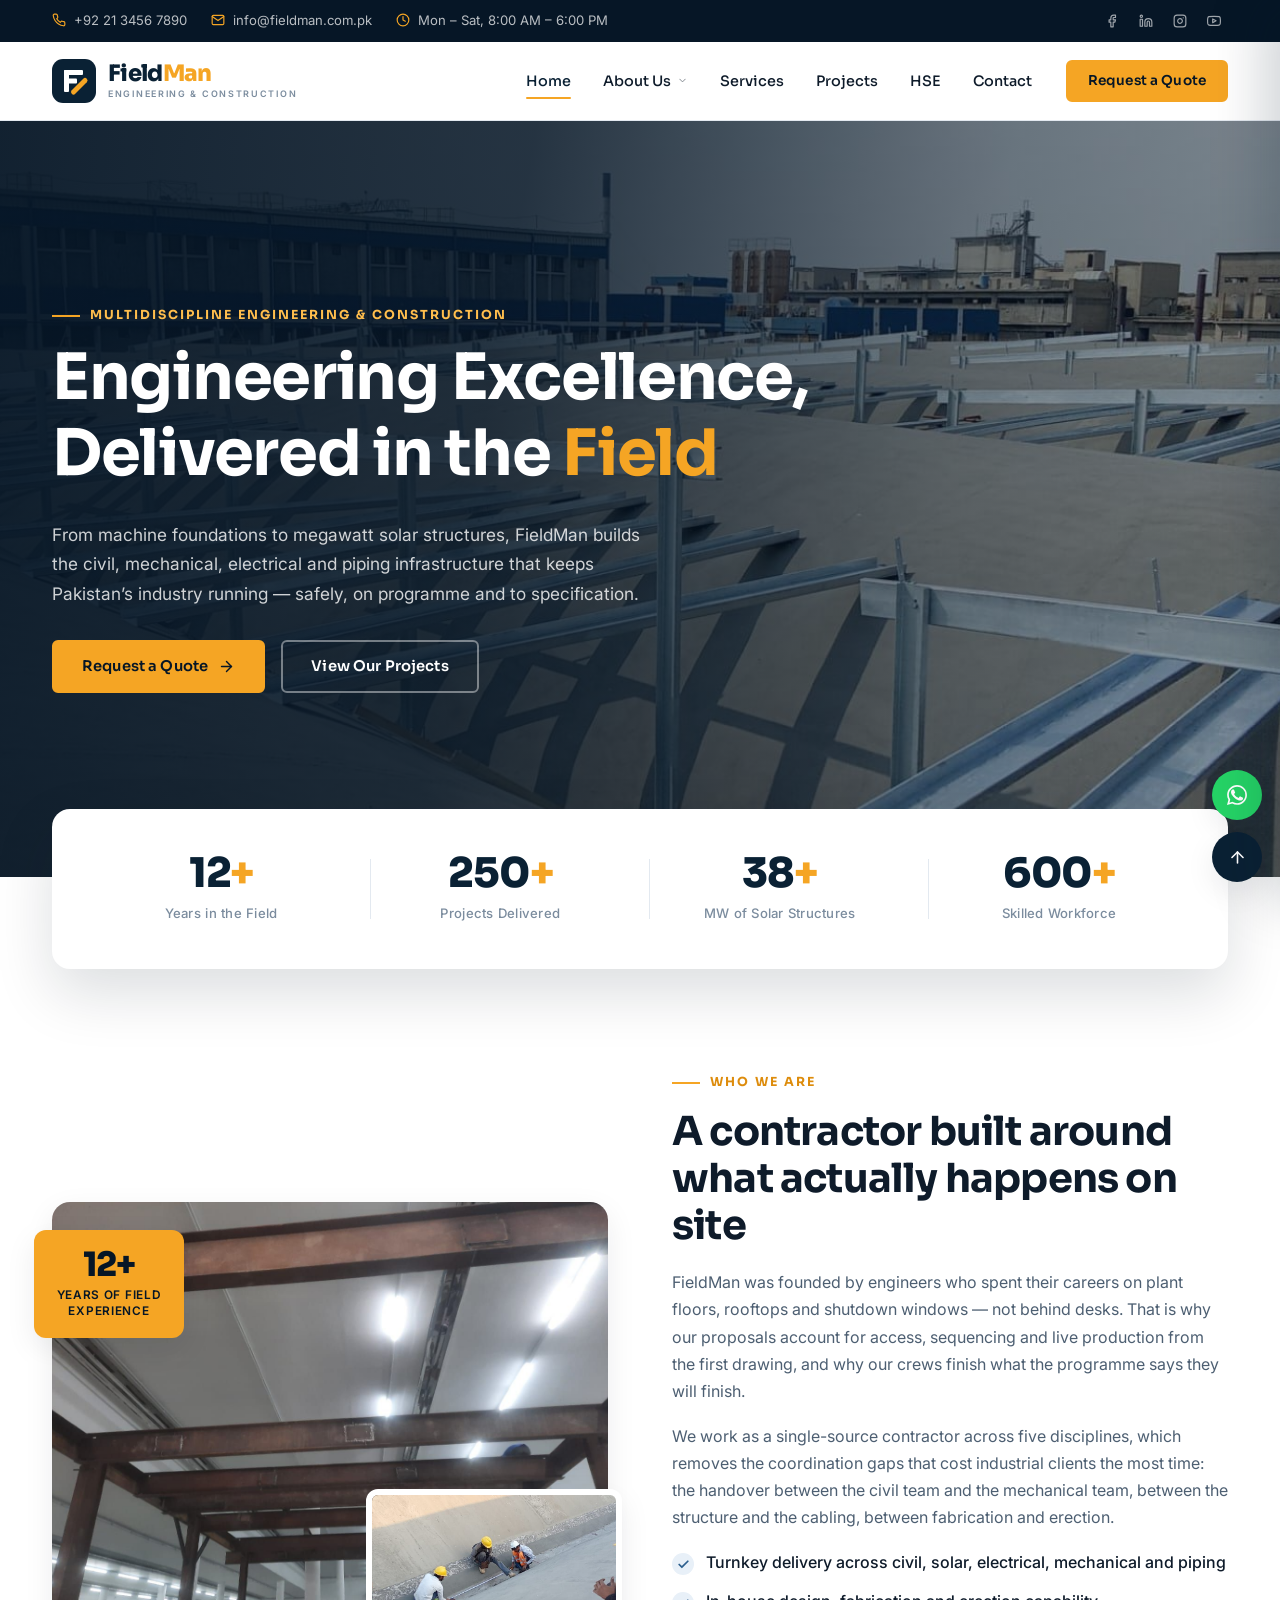
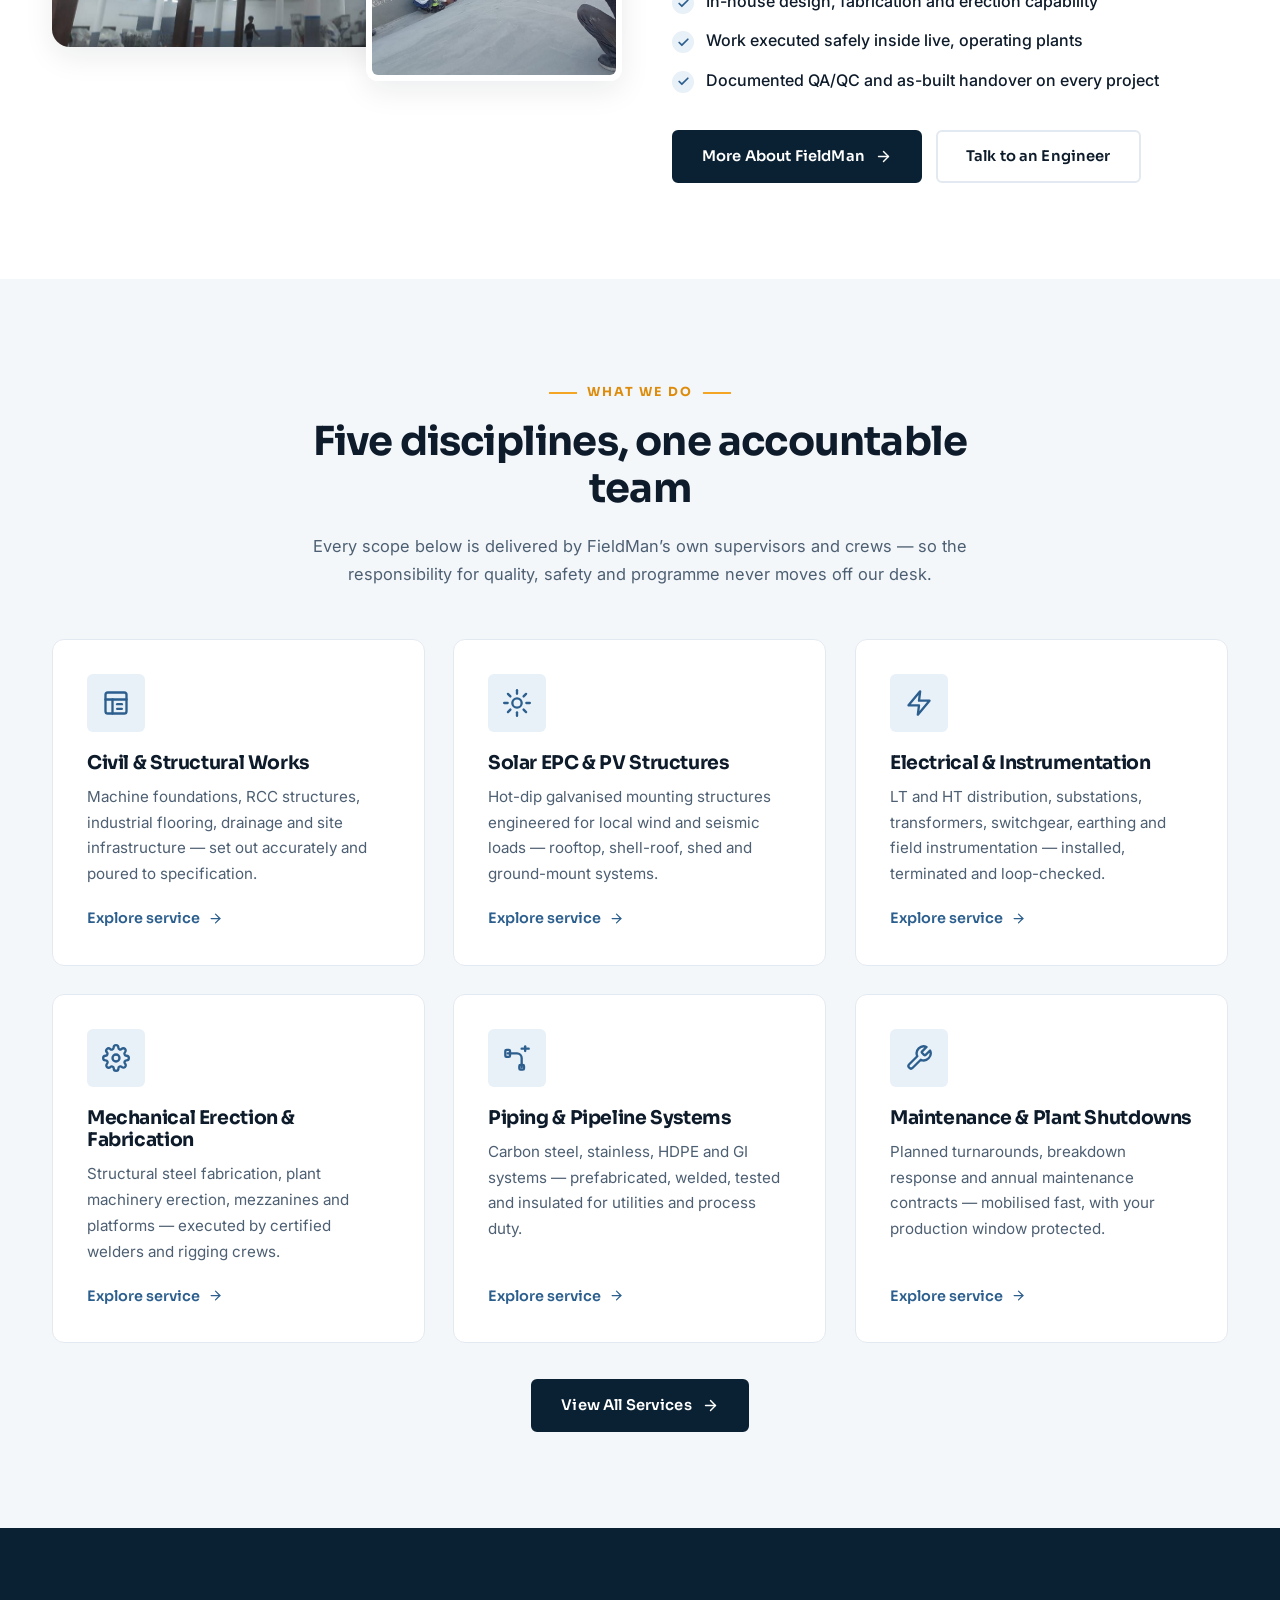
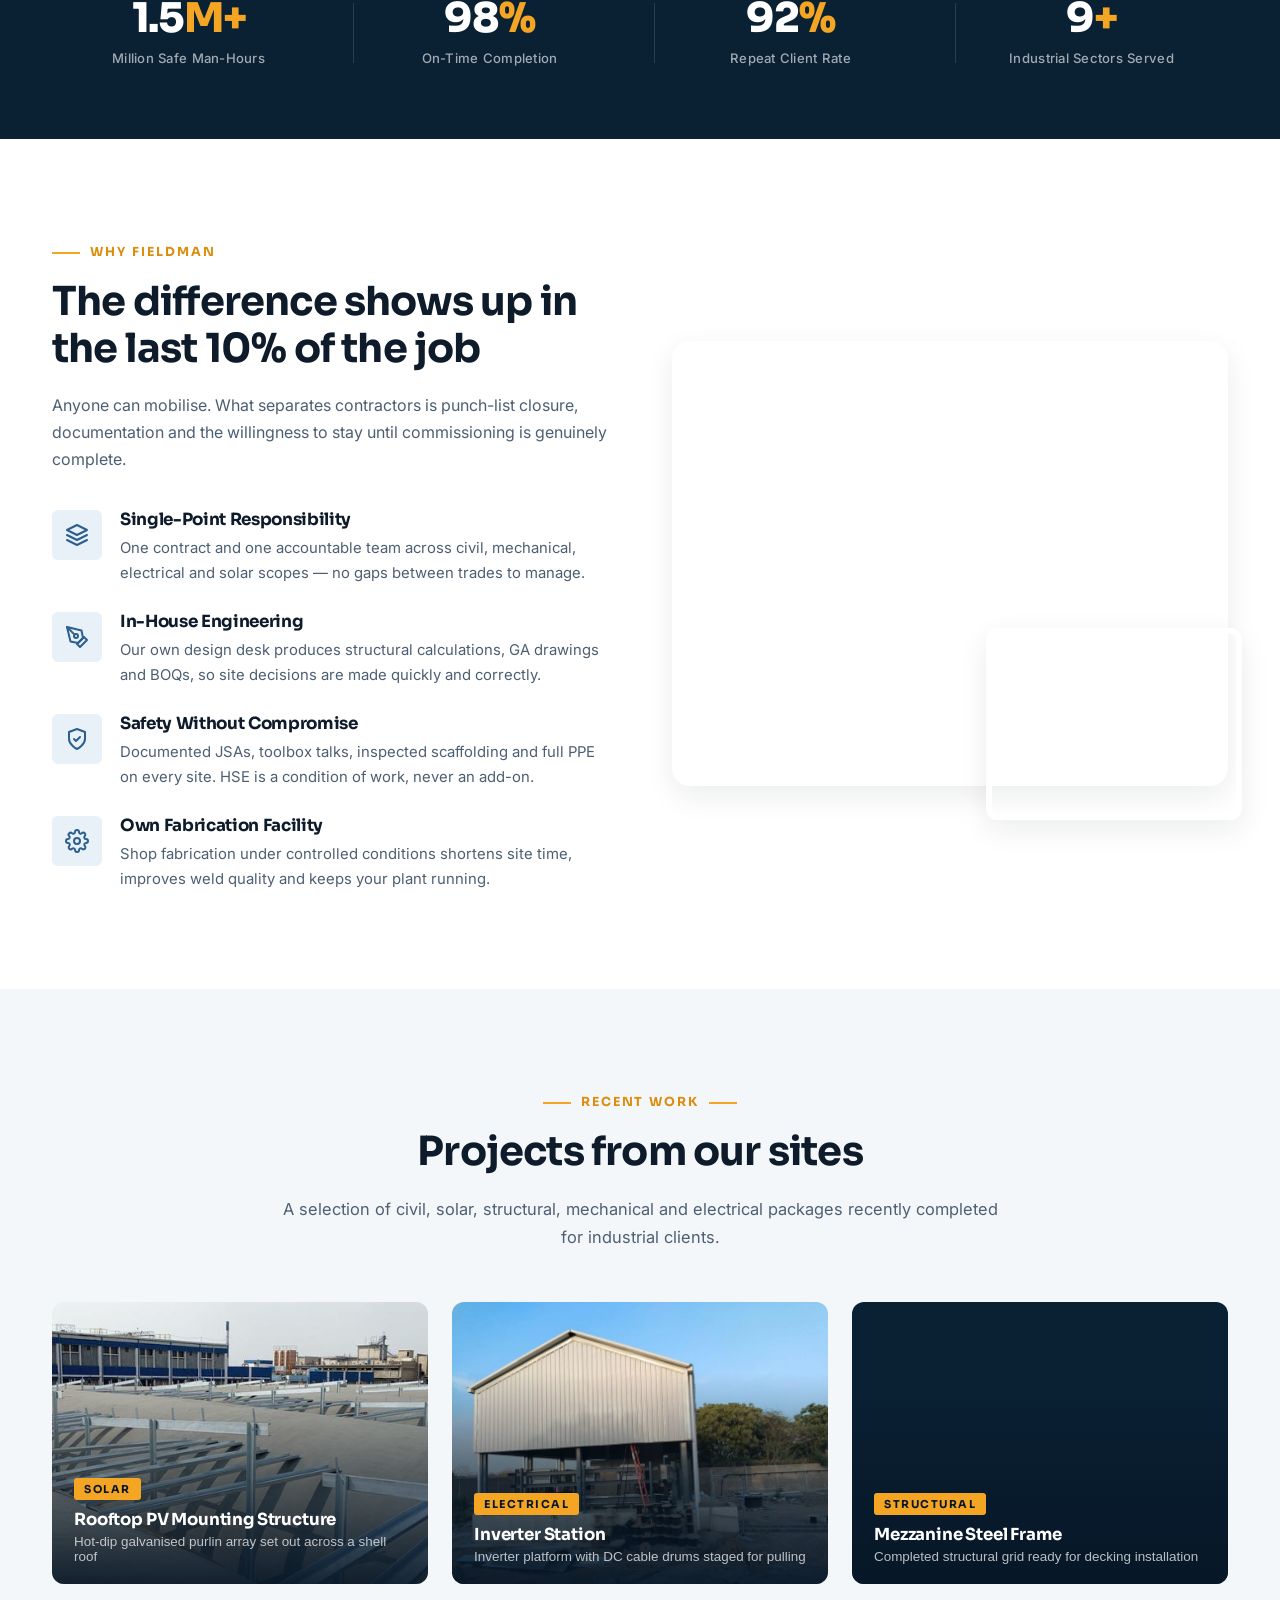
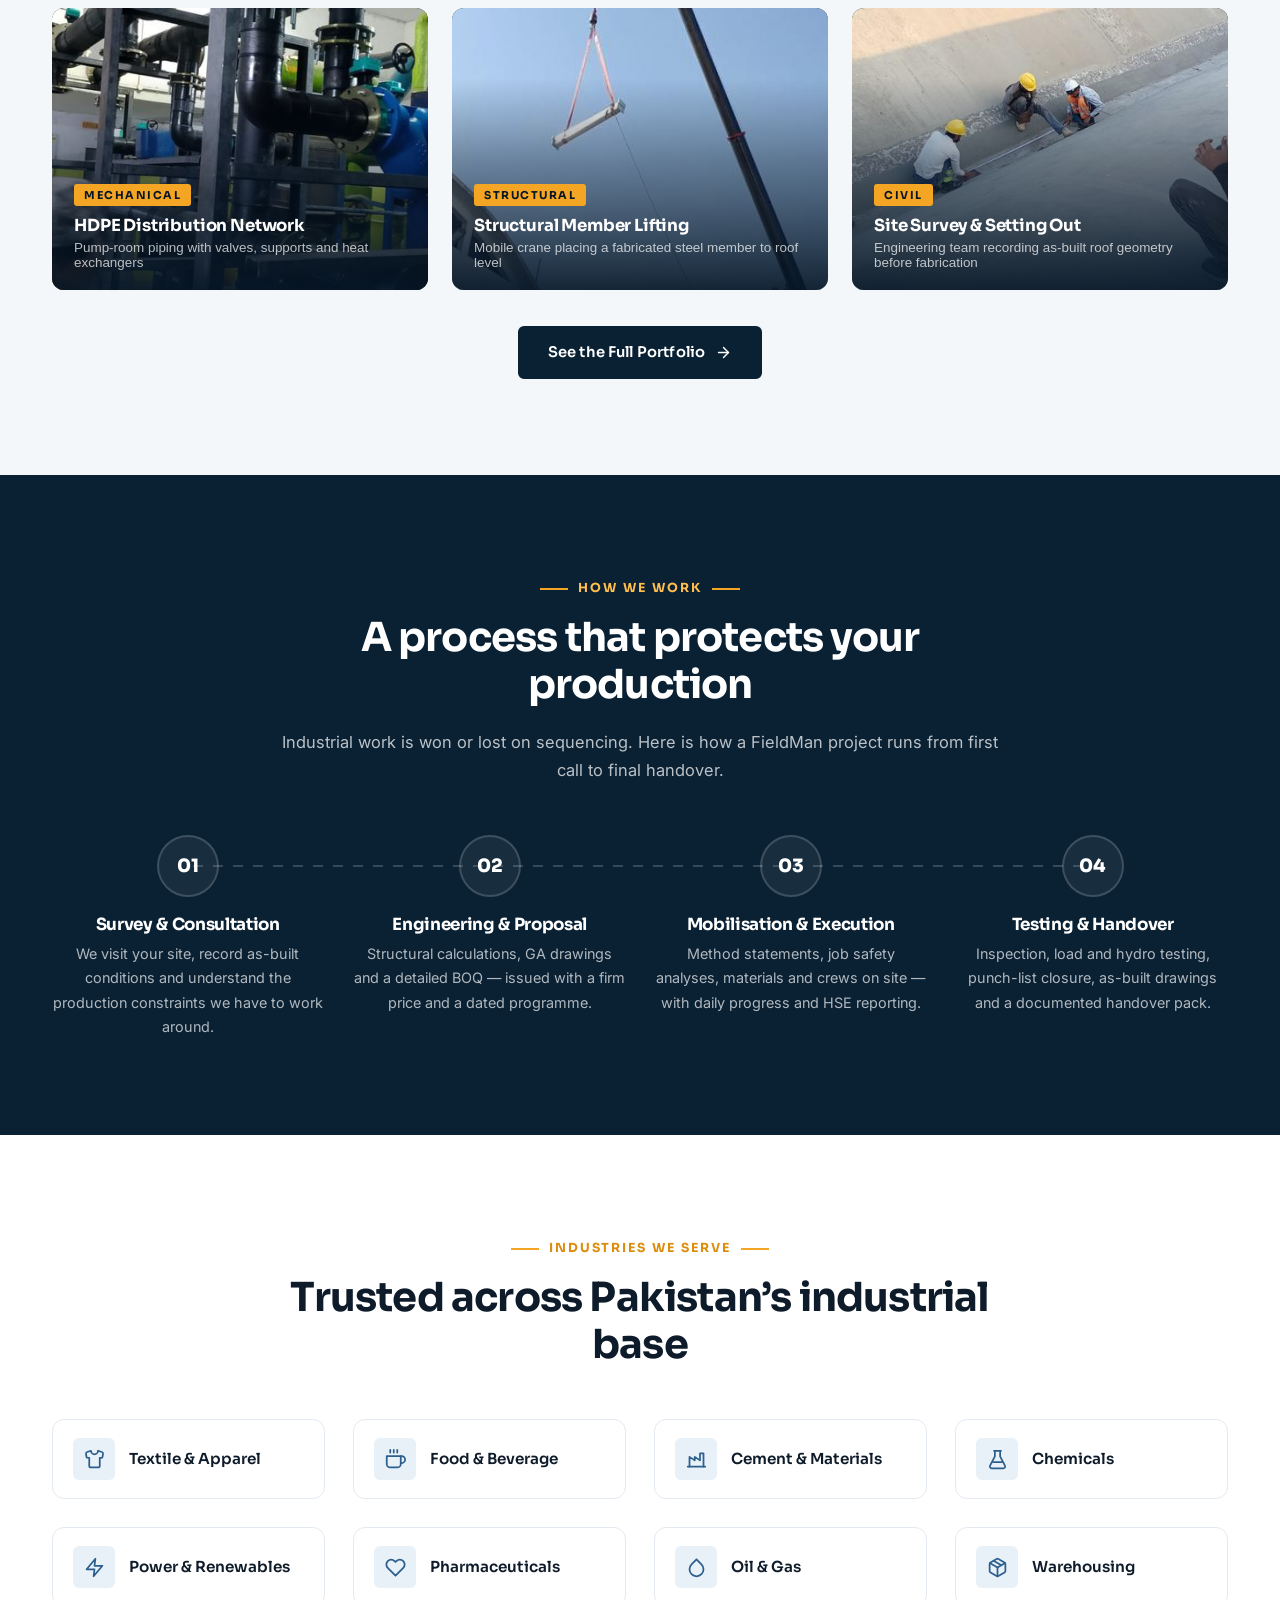
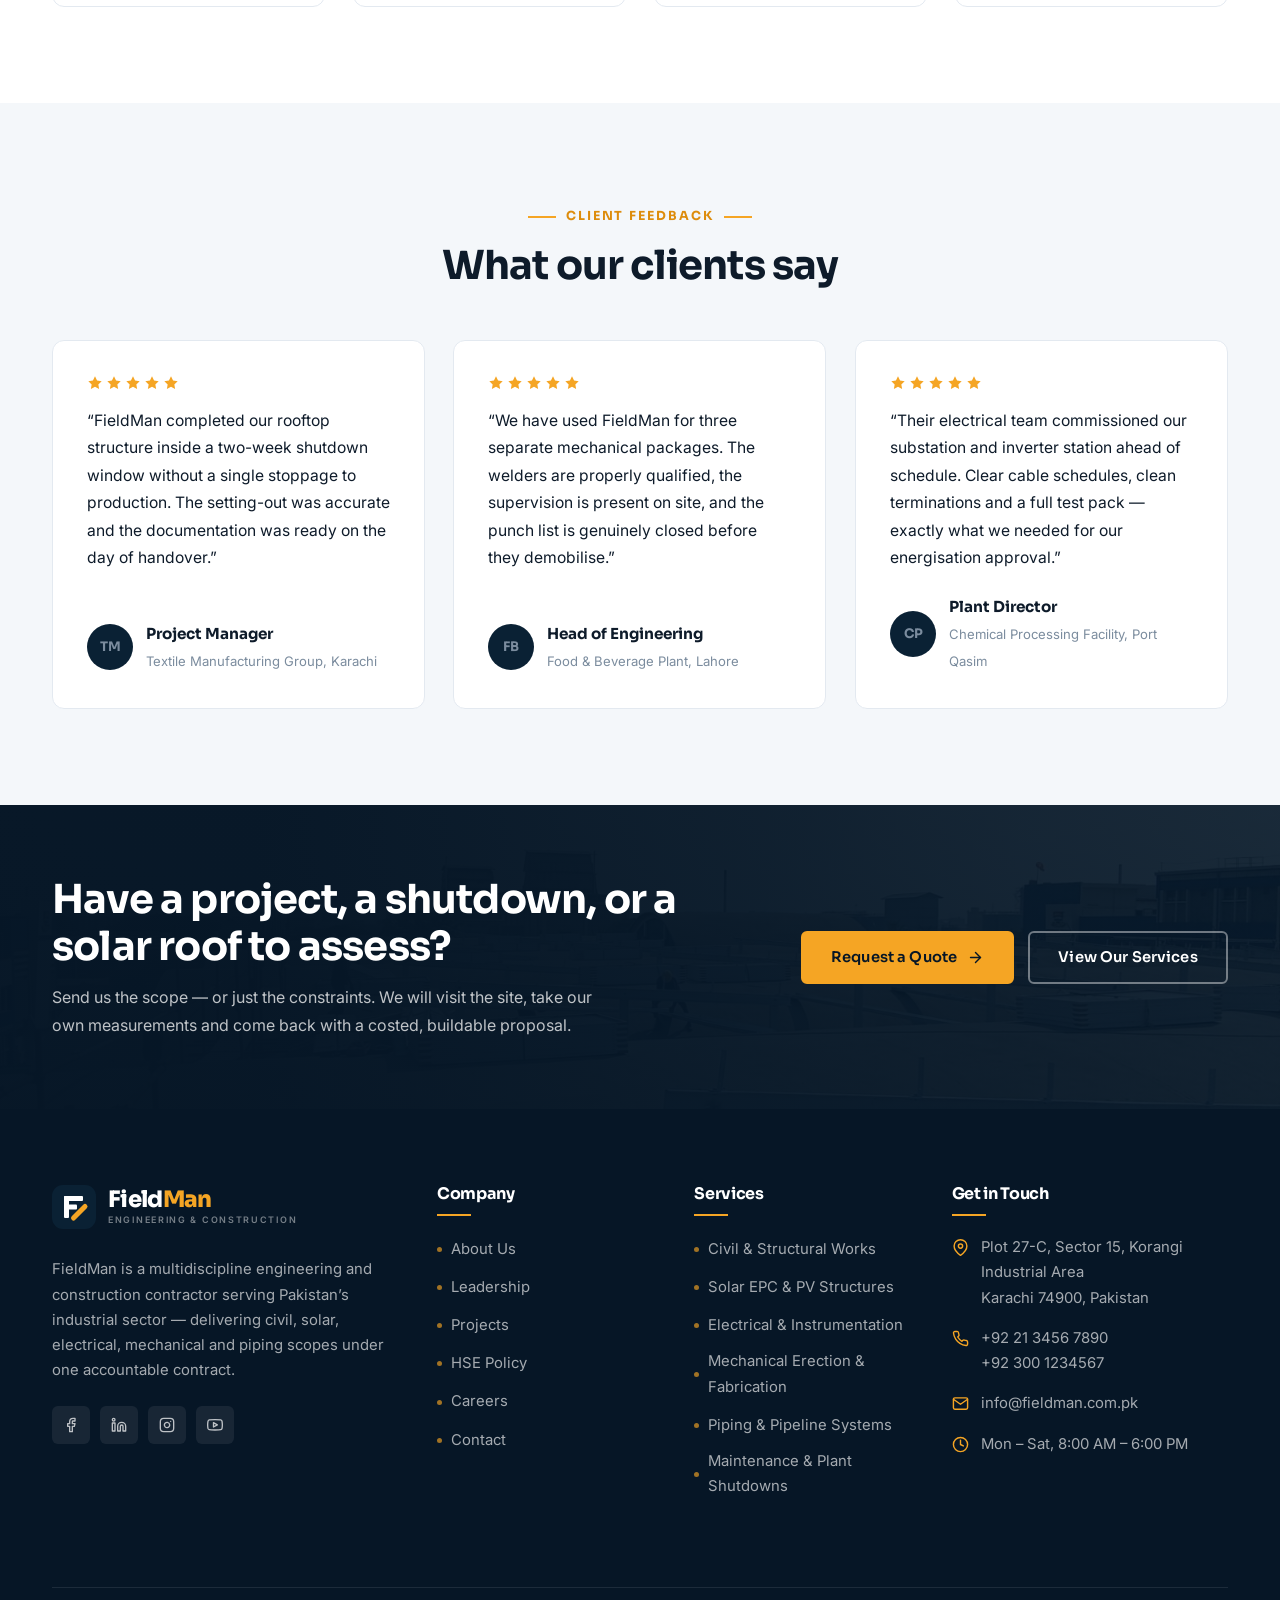
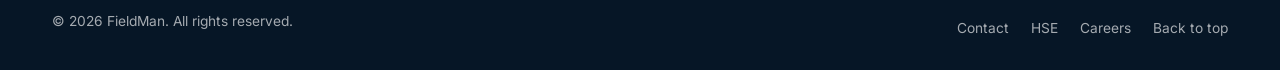
==== index.html @ 6a13e30e "Add project files." ====
<!DOCTYPE html>
<html lang="en">
<head>
<meta charset="utf-8">
<meta name="viewport" content="width=device-width, initial-scale=1, viewport-fit=cover">
<title>FieldMan — Civil, Solar, Electrical &amp; Mechanical Engineering Contractor</title>
<meta name="description" content="FieldMan is a multidiscipline engineering and construction contractor delivering civil, solar EPC, electrical, mechanical and piping projects for Pakistan's industrial sector.">
<meta name="theme-color" content="#0a2134">
<meta property="og:type" content="website">
<meta property="og:site_name" content="FieldMan">
<meta property="og:title" content="FieldMan — Civil, Solar, Electrical &amp; Mechanical Engineering Contractor">
<meta property="og:description" content="FieldMan is a multidiscipline engineering and construction contractor delivering civil, solar EPC, electrical, mechanical and piping projects for Pakistan's industrial sector.">
<meta property="og:image" content="assets/img/projects/solar-mounting-array.jpg">
<link rel="icon" href="assets/img/favicon.svg" type="image/svg+xml">
<link rel="apple-touch-icon" href="assets/img/logo-mark.svg">
<link rel="preconnect" href="https://fonts.googleapis.com">
<link rel="preconnect" href="https://fonts.gstatic.com" crossorigin>
<link href="https://fonts.googleapis.com/css2?family=Inter:wght@400;500;600;700&family=Sora:wght@600;700;800&display=swap" rel="stylesheet">
<link rel="stylesheet" href="assets/css/style.css">
<noscript><style>.reveal{opacity:1!important;transform:none!important}</style></noscript>
</head>
<body data-page="home">
<a class="skip-link" href="#main">Skip to main content</a>
<div class="topbar">
  <div class="container topbar-inner">
    <ul class="topbar-list">
      <li><a class="topbar-item" href="tel:+922134567890"><svg xmlns="http://www.w3.org/2000/svg" viewBox="0 0 24 24" fill="none" stroke="currentColor" stroke-width="2" stroke-linecap="round" stroke-linejoin="round" aria-hidden="true"><path d="M22 16.92v3a2 2 0 0 1-2.18 2 19.79 19.79 0 0 1-8.63-3.07 19.5 19.5 0 0 1-6-6 19.79 19.79 0 0 1-3.07-8.67A2 2 0 0 1 4.11 2h3a2 2 0 0 1 2 1.72 12.84 12.84 0 0 0 .7 2.81 2 2 0 0 1-.45 2.11L8.09 9.91a16 16 0 0 0 6 6l1.27-1.27a2 2 0 0 1 2.11-.45 12.84 12.84 0 0 0 2.81.7A2 2 0 0 1 22 16.92z"/></svg> +92 21 3456 7890</a></li>
      <li><a class="topbar-item" href="mailto:info@fieldman.com.pk"><svg xmlns="http://www.w3.org/2000/svg" viewBox="0 0 24 24" fill="none" stroke="currentColor" stroke-width="2" stroke-linecap="round" stroke-linejoin="round" aria-hidden="true"><path d="M4 4h16c1.1 0 2 .9 2 2v12c0 1.1-.9 2-2 2H4c-1.1 0-2-.9-2-2V6c0-1.1.9-2 2-2z"/><polyline points="22,6 12,13 2,6"/></svg> info@fieldman.com.pk</a></li>
      <li><span class="topbar-item topbar-item--hours"><svg xmlns="http://www.w3.org/2000/svg" viewBox="0 0 24 24" fill="none" stroke="currentColor" stroke-width="2" stroke-linecap="round" stroke-linejoin="round" aria-hidden="true"><circle cx="12" cy="12" r="10"/><polyline points="12 6 12 12 16 14"/></svg> Mon – Sat, 8:00 AM – 6:00 PM</span></li>
    </ul>
    <div class="topbar-social">
      <a href="#" aria-label="FieldMan on Facebook"><svg xmlns="http://www.w3.org/2000/svg" viewBox="0 0 24 24" fill="none" stroke="currentColor" stroke-width="2" stroke-linecap="round" stroke-linejoin="round" aria-hidden="true"><path d="M18 2h-3a5 5 0 0 0-5 5v3H7v4h3v8h4v-8h3l1-4h-4V7a1 1 0 0 1 1-1h3z"/></svg></a>
      <a href="#" aria-label="FieldMan on LinkedIn"><svg xmlns="http://www.w3.org/2000/svg" viewBox="0 0 24 24" fill="none" stroke="currentColor" stroke-width="2" stroke-linecap="round" stroke-linejoin="round" aria-hidden="true"><path d="M16 8a6 6 0 0 1 6 6v7h-4v-7a2 2 0 0 0-2-2 2 2 0 0 0-2 2v7h-4v-7a6 6 0 0 1 6-6z"/><rect x="2" y="9" width="4" height="12"/><circle cx="4" cy="4" r="2"/></svg></a>
      <a href="#" aria-label="FieldMan on Instagram"><svg xmlns="http://www.w3.org/2000/svg" viewBox="0 0 24 24" fill="none" stroke="currentColor" stroke-width="2" stroke-linecap="round" stroke-linejoin="round" aria-hidden="true"><rect x="2" y="2" width="20" height="20" rx="5"/><path d="M16 11.37A4 4 0 1 1 12.63 8 4 4 0 0 1 16 11.37z"/><line x1="17.5" y1="6.5" x2="17.51" y2="6.5"/></svg></a>
      <a href="#" aria-label="FieldMan on YouTube"><svg xmlns="http://www.w3.org/2000/svg" viewBox="0 0 24 24" fill="none" stroke="currentColor" stroke-width="2" stroke-linecap="round" stroke-linejoin="round" aria-hidden="true"><path d="M22.54 6.42a2.78 2.78 0 0 0-1.94-2C18.88 4 12 4 12 4s-6.88 0-8.6.46a2.78 2.78 0 0 0-1.94 2A29 29 0 0 0 1 11.75a29 29 0 0 0 .46 5.33A2.78 2.78 0 0 0 3.4 19c1.72.46 8.6.46 8.6.46s6.88 0 8.6-.46a2.78 2.78 0 0 0 1.94-2 29 29 0 0 0 .46-5.25 29 29 0 0 0-.46-5.33z"/><polygon points="9.75 15.02 15.5 11.75 9.75 8.48 9.75 15.02"/></svg></a>
    </div>
  </div>
</div>

<header class="header">
  <div class="container header-inner">
    <a class="brand" href="index.html" aria-label="FieldMan — home">
  <img class="brand-mark" src="assets/img/logo-mark.svg" width="44" height="44" alt="">
  <span class="brand-text">
    <span class="brand-name">Field<span>Man</span></span>
    <span class="brand-tag">Engineering &amp; Construction</span>
  </span>
</a>
    <nav class="nav" aria-label="Main navigation">
      <ul class="nav-list"><li><a class="nav-link" href="index.html" aria-current="page">Home</a></li><li class="has-dropdown"><a class="nav-link" href="about.html">About Us <svg class="caret" xmlns="http://www.w3.org/2000/svg" viewBox="0 0 24 24" fill="none" stroke="currentColor" stroke-width="2" stroke-linecap="round" stroke-linejoin="round" aria-hidden="true"><polyline points="6 9 12 15 18 9"/></svg></a><ul class="dropdown"><li><a href="about.html">Company Overview</a></li><li><a href="about.html#leadership">Leadership Team</a></li><li><a href="about.html#clients">Our Clients</a></li><li><a href="careers.html">Careers</a></li></ul></li><li><a class="nav-link" href="services.html">Services</a></li><li><a class="nav-link" href="projects.html">Projects</a></li><li><a class="nav-link" href="hse.html">HSE</a></li><li><a class="nav-link" href="contact.html">Contact</a></li></ul>
    </nav>
    <div class="header-cta">
      <a class="btn btn-primary btn-sm" href="contact.html#quote">Request a Quote</a>
      <button class="burger" type="button" aria-expanded="false" aria-controls="mobile-nav" aria-label="Open menu">
        <span></span>
      </button>
    </div>
  </div>
</header>

<div class="mobile-backdrop"></div>
<nav class="mobile-nav" id="mobile-nav" aria-label="Mobile navigation">
  <div class="mobile-nav-head">
    <a class="brand" href="index.html" aria-label="FieldMan — home">
  <img class="brand-mark" src="assets/img/logo-mark.svg" width="44" height="44" alt="">
  <span class="brand-text">
    <span class="brand-name">Field<span>Man</span></span>
    <span class="brand-tag">Engineering &amp; Construction</span>
  </span>
</a>
    <button class="mobile-close" type="button" aria-label="Close menu"><svg xmlns="http://www.w3.org/2000/svg" viewBox="0 0 24 24" fill="none" stroke="currentColor" stroke-width="2" stroke-linecap="round" stroke-linejoin="round" aria-hidden="true"><line x1="18" y1="6" x2="6" y2="18"/><line x1="6" y1="6" x2="18" y2="18"/></svg></button>
  </div>
  <ul class="mobile-list"><li><a href="index.html" aria-current="page">Home</a></li><li><button class="mobile-sub-toggle" aria-expanded="false" aria-controls="msub-about">About Us <svg xmlns="http://www.w3.org/2000/svg" viewBox="0 0 24 24" fill="none" stroke="currentColor" stroke-width="2" stroke-linecap="round" stroke-linejoin="round" aria-hidden="true"><polyline points="6 9 12 15 18 9"/></svg></button><ul class="mobile-sub" id="msub-about"><li><a href="about.html">Overview</a></li><li><a href="about.html">Company Overview</a></li><li><a href="about.html#leadership">Leadership Team</a></li><li><a href="about.html#clients">Our Clients</a></li><li><a href="careers.html">Careers</a></li></ul></li><li><a href="services.html">Services</a></li><li><a href="projects.html">Projects</a></li><li><a href="hse.html">HSE</a></li><li><a href="contact.html">Contact</a></li></ul>
  <a class="btn btn-primary btn-block" href="contact.html#quote">Request a Quote</a>
  <div class="mobile-contact">
    <a class="topbar-item" href="tel:+922134567890"><svg xmlns="http://www.w3.org/2000/svg" viewBox="0 0 24 24" fill="none" stroke="currentColor" stroke-width="2" stroke-linecap="round" stroke-linejoin="round" aria-hidden="true"><path d="M22 16.92v3a2 2 0 0 1-2.18 2 19.79 19.79 0 0 1-8.63-3.07 19.5 19.5 0 0 1-6-6 19.79 19.79 0 0 1-3.07-8.67A2 2 0 0 1 4.11 2h3a2 2 0 0 1 2 1.72 12.84 12.84 0 0 0 .7 2.81 2 2 0 0 1-.45 2.11L8.09 9.91a16 16 0 0 0 6 6l1.27-1.27a2 2 0 0 1 2.11-.45 12.84 12.84 0 0 0 2.81.7A2 2 0 0 1 22 16.92z"/></svg> +92 21 3456 7890</a>
    <a class="topbar-item" href="mailto:info@fieldman.com.pk"><svg xmlns="http://www.w3.org/2000/svg" viewBox="0 0 24 24" fill="none" stroke="currentColor" stroke-width="2" stroke-linecap="round" stroke-linejoin="round" aria-hidden="true"><path d="M4 4h16c1.1 0 2 .9 2 2v12c0 1.1-.9 2-2 2H4c-1.1 0-2-.9-2-2V6c0-1.1.9-2 2-2z"/><polyline points="22,6 12,13 2,6"/></svg> info@fieldman.com.pk</a>
    <span class="topbar-item"><svg xmlns="http://www.w3.org/2000/svg" viewBox="0 0 24 24" fill="none" stroke="currentColor" stroke-width="2" stroke-linecap="round" stroke-linejoin="round" aria-hidden="true"><path d="M21 10c0 7-9 13-9 13s-9-6-9-13a9 9 0 0 1 18 0z"/><circle cx="12" cy="10" r="3"/></svg> Plot 27-C, Sector 15, Korangi Industrial Area</span>
  </div>
</nav>

<main id="main">
<section class="hero">
  <div class="hero-media"><img src="assets/img/hero/hero-solar.jpg" alt="" fetchpriority="high" decoding="async"></div>
  <div class="container">
    <div class="hero-inner">
      <span class="eyebrow">Multidiscipline Engineering &amp; Construction</span>
      <h1 class="hero-title">Engineering Excellence,<br>Delivered in the <span class="accent">Field</span></h1>
      <p class="hero-text">From machine foundations to megawatt solar structures, FieldMan builds the
      civil, mechanical, electrical and piping infrastructure that keeps Pakistan&rsquo;s industry
      running — safely, on programme and to specification.</p>
      <div class="btn-group hero-actions">
        <a class="btn btn-primary" href="contact.html#quote">Request a Quote <svg xmlns="http://www.w3.org/2000/svg" viewBox="0 0 24 24" fill="none" stroke="currentColor" stroke-width="2" stroke-linecap="round" stroke-linejoin="round" aria-hidden="true"><line x1="5" y1="12" x2="19" y2="12"/><polyline points="12 5 19 12 12 19"/></svg></a>
        <a class="btn btn-light" href="projects.html">View Our Projects</a>
      </div>
    </div>
  </div>
  <a class="hero-scroll" href="#intro" aria-label="Scroll to content"><svg xmlns="http://www.w3.org/2000/svg" viewBox="0 0 24 24" fill="none" stroke="currentColor" stroke-width="2" stroke-linecap="round" stroke-linejoin="round" aria-hidden="true"><line x1="12" y1="5" x2="12" y2="19"/><polyline points="19 12 12 19 5 12"/></svg></a>
</section>

<div class="container">
  <div class="stats-card reveal">
    <div class="stat">
  <div class="stat-num"><span data-count="12">0</span><span class="suffix">+</span></div>
  <div class="stat-label">Years in the Field</div>
</div> <div class="stat">
  <div class="stat-num"><span data-count="250">0</span><span class="suffix">+</span></div>
  <div class="stat-label">Projects Delivered</div>
</div> <div class="stat">
  <div class="stat-num"><span data-count="38">0</span><span class="suffix">+</span></div>
  <div class="stat-label">MW of Solar Structures</div>
</div> <div class="stat">
  <div class="stat-num"><span data-count="600">0</span><span class="suffix">+</span></div>
  <div class="stat-label">Skilled Workforce</div>
</div>
  </div>
</div>
<section class="section" id="intro">
  <div class="container split">
    <div class="split-media reveal">
      <div class="media-stack">
        <div class="media-main"><img src="assets/img/projects/steel-mezzanine-frame.jpg" alt="Structural steel mezzanine frame erected inside a production hall" loading="lazy" decoding="async"></div>
        <div class="media-float"><img src="assets/img/projects/civil-site-survey-team.jpg" alt="FieldMan engineers surveying and setting out a roof structure" loading="lazy" decoding="async"></div>
        <div class="exp-badge"><strong>12+</strong><span>Years of Field Experience</span></div>
      </div>
    </div>
    <div class="reveal" data-delay="120">
      <span class="eyebrow">Who We Are</span>
      <h2 class="section-title">A contractor built around what actually happens on site</h2>
      <p>FieldMan was founded by engineers who spent their careers on plant floors, rooftops and
      shutdown windows — not behind desks. That is why our proposals account for access, sequencing
      and live production from the first drawing, and why our crews finish what the programme says
      they will finish.</p>
      <p>We work as a single-source contractor across five disciplines, which removes the coordination
      gaps that cost industrial clients the most time: the handover between the civil team and the
      mechanical team, between the structure and the cabling, between fabrication and erection.</p>
      <ul class="check-list mt-3">
        <li>Turnkey delivery across civil, solar, electrical, mechanical and piping</li>
        <li>In-house design, fabrication and erection capability</li>
        <li>Work executed safely inside live, operating plants</li>
        <li>Documented QA/QC and as-built handover on every project</li>
      </ul>
      <div class="btn-group mt-4">
        <a class="btn btn-dark" href="about.html">More About FieldMan <svg xmlns="http://www.w3.org/2000/svg" viewBox="0 0 24 24" fill="none" stroke="currentColor" stroke-width="2" stroke-linecap="round" stroke-linejoin="round" aria-hidden="true"><line x1="5" y1="12" x2="19" y2="12"/><polyline points="12 5 19 12 12 19"/></svg></a>
        <a class="btn btn-outline" href="contact.html">Talk to an Engineer</a>
      </div>
    </div>
  </div>
</section>
<section class="section section--surface">
  <div class="container">
    <div class="section-head section-head--center reveal">
      <span class="eyebrow">What We Do</span>
      <h2 class="section-title">Five disciplines, one accountable team</h2>
      <p class="section-sub">Every scope below is delivered by FieldMan&rsquo;s own supervisors and
      crews — so the responsibility for quality, safety and programme never moves off our desk.</p>
    </div>
    <div class="grid grid-3"><article class="service-card reveal" data-delay="0" id="civil">
  <div class="service-icon"><svg xmlns="http://www.w3.org/2000/svg" viewBox="0 0 24 24" fill="none" stroke="currentColor" stroke-width="2" stroke-linecap="round" stroke-linejoin="round" aria-hidden="true"><rect x="3" y="3" width="18" height="18" rx="2"/><line x1="3" y1="9" x2="21" y2="9"/><line x1="9" y1="21" x2="9" y2="9"/><line x1="13" y1="13" x2="17" y2="13"/><line x1="13" y1="17" x2="17" y2="17"/></svg></div>
  <h3>Civil &amp; Structural Works</h3>
  <p>Machine foundations, RCC structures, industrial flooring, drainage and site infrastructure — set out accurately and poured to specification.</p>
  <a class="link-arrow" href="services.html#civil">Explore service <svg xmlns="http://www.w3.org/2000/svg" viewBox="0 0 24 24" fill="none" stroke="currentColor" stroke-width="2" stroke-linecap="round" stroke-linejoin="round" aria-hidden="true"><line x1="5" y1="12" x2="19" y2="12"/><polyline points="12 5 19 12 12 19"/></svg></a>
</article><article class="service-card reveal" data-delay="70" id="solar">
  <div class="service-icon"><svg xmlns="http://www.w3.org/2000/svg" viewBox="0 0 24 24" fill="none" stroke="currentColor" stroke-width="2" stroke-linecap="round" stroke-linejoin="round" aria-hidden="true"><circle cx="12" cy="12" r="4"/><line x1="12" y1="1" x2="12" y2="4"/><line x1="12" y1="20" x2="12" y2="23"/><line x1="4.22" y1="4.22" x2="6.34" y2="6.34"/><line x1="17.66" y1="17.66" x2="19.78" y2="19.78"/><line x1="1" y1="12" x2="4" y2="12"/><line x1="20" y1="12" x2="23" y2="12"/><line x1="4.22" y1="19.78" x2="6.34" y2="17.66"/><line x1="17.66" y1="6.34" x2="19.78" y2="4.22"/></svg></div>
  <h3>Solar EPC &amp; PV Structures</h3>
  <p>Hot-dip galvanised mounting structures engineered for local wind and seismic loads — rooftop, shell-roof, shed and ground-mount systems.</p>
  <a class="link-arrow" href="services.html#solar">Explore service <svg xmlns="http://www.w3.org/2000/svg" viewBox="0 0 24 24" fill="none" stroke="currentColor" stroke-width="2" stroke-linecap="round" stroke-linejoin="round" aria-hidden="true"><line x1="5" y1="12" x2="19" y2="12"/><polyline points="12 5 19 12 12 19"/></svg></a>
</article><article class="service-card reveal" data-delay="140" id="electrical">
  <div class="service-icon"><svg xmlns="http://www.w3.org/2000/svg" viewBox="0 0 24 24" fill="none" stroke="currentColor" stroke-width="2" stroke-linecap="round" stroke-linejoin="round" aria-hidden="true"><polygon points="13 2 3 14 12 14 11 22 21 10 12 10 13 2"/></svg></div>
  <h3>Electrical &amp; Instrumentation</h3>
  <p>LT and HT distribution, substations, transformers, switchgear, earthing and field instrumentation — installed, terminated and loop-checked.</p>
  <a class="link-arrow" href="services.html#electrical">Explore service <svg xmlns="http://www.w3.org/2000/svg" viewBox="0 0 24 24" fill="none" stroke="currentColor" stroke-width="2" stroke-linecap="round" stroke-linejoin="round" aria-hidden="true"><line x1="5" y1="12" x2="19" y2="12"/><polyline points="12 5 19 12 12 19"/></svg></a>
</article><article class="service-card reveal" data-delay="210" id="mechanical">
  <div class="service-icon"><svg xmlns="http://www.w3.org/2000/svg" viewBox="0 0 24 24" fill="none" stroke="currentColor" stroke-width="2" stroke-linecap="round" stroke-linejoin="round" aria-hidden="true"><circle cx="12" cy="12" r="3"/><path d="M19.4 15a1.65 1.65 0 0 0 .33 1.82l.06.06a2 2 0 1 1-2.83 2.83l-.06-.06a1.65 1.65 0 0 0-1.82-.33 1.65 1.65 0 0 0-1 1.51V21a2 2 0 0 1-4 0v-.09A1.65 1.65 0 0 0 9 19.4a1.65 1.65 0 0 0-1.82.33l-.06.06a2 2 0 1 1-2.83-2.83l.06-.06a1.65 1.65 0 0 0 .33-1.82 1.65 1.65 0 0 0-1.51-1H3a2 2 0 0 1 0-4h.09A1.65 1.65 0 0 0 4.6 9a1.65 1.65 0 0 0-.33-1.82l-.06-.06a2 2 0 1 1 2.83-2.83l.06.06A1.65 1.65 0 0 0 9 4.6a1.65 1.65 0 0 0 1-1.51V3a2 2 0 0 1 4 0v.09a1.65 1.65 0 0 0 1 1.51 1.65 1.65 0 0 0 1.82-.33l.06-.06a2 2 0 1 1 2.83 2.83l-.06.06A1.65 1.65 0 0 0 19.4 9v.09a1.65 1.65 0 0 0 1.51 1H21a2 2 0 0 1 0 4h-.09a1.65 1.65 0 0 0-1.51 1z"/></svg></div>
  <h3>Mechanical Erection &amp; Fabrication</h3>
  <p>Structural steel fabrication, plant machinery erection, mezzanines and platforms — executed by certified welders and rigging crews.</p>
  <a class="link-arrow" href="services.html#mechanical">Explore service <svg xmlns="http://www.w3.org/2000/svg" viewBox="0 0 24 24" fill="none" stroke="currentColor" stroke-width="2" stroke-linecap="round" stroke-linejoin="round" aria-hidden="true"><line x1="5" y1="12" x2="19" y2="12"/><polyline points="12 5 19 12 12 19"/></svg></a>
</article><article class="service-card reveal" data-delay="280" id="piping">
  <div class="service-icon"><svg xmlns="http://www.w3.org/2000/svg" viewBox="0 0 24 24" fill="none" stroke="currentColor" stroke-width="2" stroke-linecap="round" stroke-linejoin="round" aria-hidden="true"><path d="M4 8h8a4 4 0 0 1 4 4v8"/><rect x="2" y="5" width="4" height="6" rx="1"/><rect x="14" y="18" width="4" height="4" rx="1"/><path d="M16 4h6"/><path d="M19 2v4"/></svg></div>
  <h3>Piping &amp; Pipeline Systems</h3>
  <p>Carbon steel, stainless, HDPE and GI systems — prefabricated, welded, tested and insulated for utilities and process duty.</p>
  <a class="link-arrow" href="services.html#piping">Explore service <svg xmlns="http://www.w3.org/2000/svg" viewBox="0 0 24 24" fill="none" stroke="currentColor" stroke-width="2" stroke-linecap="round" stroke-linejoin="round" aria-hidden="true"><line x1="5" y1="12" x2="19" y2="12"/><polyline points="12 5 19 12 12 19"/></svg></a>
</article><article class="service-card reveal" data-delay="350" id="maintenance">
  <div class="service-icon"><svg xmlns="http://www.w3.org/2000/svg" viewBox="0 0 24 24" fill="none" stroke="currentColor" stroke-width="2" stroke-linecap="round" stroke-linejoin="round" aria-hidden="true"><path d="M14.7 6.3a1 1 0 0 0 0 1.4l1.6 1.6a1 1 0 0 0 1.4 0l3.77-3.77a6 6 0 0 1-7.94 7.94l-6.91 6.91a2.12 2.12 0 0 1-3-3l6.91-6.91a6 6 0 0 1 7.94-7.94l-3.76 3.76z"/></svg></div>
  <h3>Maintenance &amp; Plant Shutdowns</h3>
  <p>Planned turnarounds, breakdown response and annual maintenance contracts — mobilised fast, with your production window protected.</p>
  <a class="link-arrow" href="services.html#maintenance">Explore service <svg xmlns="http://www.w3.org/2000/svg" viewBox="0 0 24 24" fill="none" stroke="currentColor" stroke-width="2" stroke-linecap="round" stroke-linejoin="round" aria-hidden="true"><line x1="5" y1="12" x2="19" y2="12"/><polyline points="12 5 19 12 12 19"/></svg></a>
</article></div>
    <div class="text-center mt-4 reveal">
      <a class="btn btn-dark" href="services.html">View All Services <svg xmlns="http://www.w3.org/2000/svg" viewBox="0 0 24 24" fill="none" stroke="currentColor" stroke-width="2" stroke-linecap="round" stroke-linejoin="round" aria-hidden="true"><line x1="5" y1="12" x2="19" y2="12"/><polyline points="12 5 19 12 12 19"/></svg></a>
    </div>
  </div>
</section>
<section class="section section--tight stats-band">
  <div class="container">
    <div class="grid grid-4">
      <div class="stat">
  <div class="stat-num"><span data-count="1.5" data-decimals="1">0</span><span class="suffix">M+</span></div>
  <div class="stat-label">Million Safe Man-Hours</div>
</div> <div class="stat">
  <div class="stat-num"><span data-count="98">0</span><span class="suffix">%</span></div>
  <div class="stat-label">On-Time Completion</div>
</div> <div class="stat">
  <div class="stat-num"><span data-count="92">0</span><span class="suffix">%</span></div>
  <div class="stat-label">Repeat Client Rate</div>
</div> <div class="stat">
  <div class="stat-num"><span data-count="9">0</span><span class="suffix">+</span></div>
  <div class="stat-label">Industrial Sectors Served</div>
</div>
    </div>
  </div>
</section>
<section class="section">
  <div class="container split split--media-right">
    <div>
      <span class="eyebrow reveal">Why FieldMan</span>
      <h2 class="section-title reveal">The difference shows up in the last 10% of the job</h2>
      <p class="reveal">Anyone can mobilise. What separates contractors is punch-list closure,
      documentation and the willingness to stay until commissioning is genuinely complete.</p>
      <div class="grid mt-4" style="gap:26px"><div class="feature reveal" data-delay="0">
  <div class="feature-icon"><svg xmlns="http://www.w3.org/2000/svg" viewBox="0 0 24 24" fill="none" stroke="currentColor" stroke-width="2" stroke-linecap="round" stroke-linejoin="round" aria-hidden="true"><polygon points="12 2 2 7 12 12 22 7 12 2"/><polyline points="2 17 12 22 22 17"/><polyline points="2 12 12 17 22 12"/></svg></div>
  <div><h4>Single-Point Responsibility</h4><p>One contract and one accountable team across civil, mechanical, electrical and solar scopes — no gaps between trades to manage.</p></div>
</div><div class="feature reveal" data-delay="70">
  <div class="feature-icon"><svg xmlns="http://www.w3.org/2000/svg" viewBox="0 0 24 24" fill="none" stroke="currentColor" stroke-width="2" stroke-linecap="round" stroke-linejoin="round" aria-hidden="true"><path d="M12 19l7-7 3 3-7 7-3-3z"/><path d="M18 13l-1.5-7.5L2 2l3.5 14.5L13 18l5-5z"/><path d="M2 2l7.586 7.586"/><circle cx="11" cy="11" r="2"/></svg></div>
  <div><h4>In-House Engineering</h4><p>Our own design desk produces structural calculations, GA drawings and BOQs, so site decisions are made quickly and correctly.</p></div>
</div><div class="feature reveal" data-delay="140">
  <div class="feature-icon"><svg xmlns="http://www.w3.org/2000/svg" viewBox="0 0 24 24" fill="none" stroke="currentColor" stroke-width="2" stroke-linecap="round" stroke-linejoin="round" aria-hidden="true"><path d="M12 22s8-4 8-10V5l-8-3-8 3v7c0 6 8 10 8 10z"/><polyline points="9 12 11 14 15 10"/></svg></div>
  <div><h4>Safety Without Compromise</h4><p>Documented JSAs, toolbox talks, inspected scaffolding and full PPE on every site. HSE is a condition of work, never an add-on.</p></div>
</div><div class="feature reveal" data-delay="210">
  <div class="feature-icon"><svg xmlns="http://www.w3.org/2000/svg" viewBox="0 0 24 24" fill="none" stroke="currentColor" stroke-width="2" stroke-linecap="round" stroke-linejoin="round" aria-hidden="true"><circle cx="12" cy="12" r="3"/><path d="M19.4 15a1.65 1.65 0 0 0 .33 1.82l.06.06a2 2 0 1 1-2.83 2.83l-.06-.06a1.65 1.65 0 0 0-1.82-.33 1.65 1.65 0 0 0-1 1.51V21a2 2 0 0 1-4 0v-.09A1.65 1.65 0 0 0 9 19.4a1.65 1.65 0 0 0-1.82.33l-.06.06a2 2 0 1 1-2.83-2.83l.06-.06a1.65 1.65 0 0 0 .33-1.82 1.65 1.65 0 0 0-1.51-1H3a2 2 0 0 1 0-4h.09A1.65 1.65 0 0 0 4.6 9a1.65 1.65 0 0 0-.33-1.82l-.06-.06a2 2 0 1 1 2.83-2.83l.06.06A1.65 1.65 0 0 0 9 4.6a1.65 1.65 0 0 0 1-1.51V3a2 2 0 0 1 4 0v.09a1.65 1.65 0 0 0 1 1.51 1.65 1.65 0 0 0 1.82-.33l.06-.06a2 2 0 1 1 2.83 2.83l-.06.06A1.65 1.65 0 0 0 19.4 9v.09a1.65 1.65 0 0 0 1.51 1H21a2 2 0 0 1 0 4h-.09a1.65 1.65 0 0 0-1.51 1z"/></svg></div>
  <div><h4>Own Fabrication Facility</h4><p>Shop fabrication under controlled conditions shortens site time, improves weld quality and keeps your plant running.</p></div>
</div></div>
    </div>
    <div class="split-media reveal" data-delay="150">
      <div class="media-stack">
        <div class="media-main"><img src="assets/img/projects/electrical-inverter-station.jpg" alt="Completed inverter station with DC cable drums staged on site" loading="lazy" decoding="async"></div>
        <div class="media-float"><img src="assets/img/projects/fabrication-welding.jpg" alt="Certified welder fabricating a steel base frame" loading="lazy" decoding="async"></div>
      </div>
    </div>
  </div>
</section>
<section class="section section--surface">
  <div class="container">
    <div class="section-head section-head--center reveal">
      <span class="eyebrow">Recent Work</span>
      <h2 class="section-title">Projects from our sites</h2>
      <p class="section-sub">A selection of civil, solar, structural, mechanical and electrical
      packages recently completed for industrial clients.</p>
    </div>
    <div class="projects-grid"><button class="project-card reveal" type="button" data-cat="solar"
        data-full="assets/img/projects/solar-mounting-array.jpg"
        data-title="Rooftop PV Mounting Structure" data-sub="Hot-dip galvanised purlin array set out across a shell roof" data-delay="0"
        aria-label="View larger image: Rooftop PV Mounting Structure">
  <img src="assets/img/projects/thumbs/solar-mounting-array.jpg" alt="Rooftop PV Mounting Structure — Hot-dip galvanised purlin array set out across a shell roof" loading="lazy" decoding="async">
  <span class="project-zoom"><svg xmlns="http://www.w3.org/2000/svg" viewBox="0 0 24 24" fill="none" stroke="currentColor" stroke-width="2" stroke-linecap="round" stroke-linejoin="round" aria-hidden="true"><circle cx="11" cy="11" r="8"/><line x1="21" y1="21" x2="16.65" y2="16.65"/><line x1="11" y1="8" x2="11" y2="14"/><line x1="8" y1="11" x2="14" y2="11"/></svg></span>
  <span class="project-body">
    <span class="project-cat">Solar</span>
    <h3>Rooftop PV Mounting Structure</h3>
    <p>Hot-dip galvanised purlin array set out across a shell roof</p>
  </span>
</button>
<button class="project-card reveal" type="button" data-cat="electrical"
        data-full="assets/img/projects/electrical-inverter-station.jpg"
        data-title="Inverter Station" data-sub="Inverter platform with DC cable drums staged for pulling" data-delay="70"
        aria-label="View larger image: Inverter Station">
  <img src="assets/img/projects/thumbs/electrical-inverter-station.jpg" alt="Inverter Station — Inverter platform with DC cable drums staged for pulling" loading="lazy" decoding="async">
  <span class="project-zoom"><svg xmlns="http://www.w3.org/2000/svg" viewBox="0 0 24 24" fill="none" stroke="currentColor" stroke-width="2" stroke-linecap="round" stroke-linejoin="round" aria-hidden="true"><circle cx="11" cy="11" r="8"/><line x1="21" y1="21" x2="16.65" y2="16.65"/><line x1="11" y1="8" x2="11" y2="14"/><line x1="8" y1="11" x2="14" y2="11"/></svg></span>
  <span class="project-body">
    <span class="project-cat">Electrical</span>
    <h3>Inverter Station</h3>
    <p>Inverter platform with DC cable drums staged for pulling</p>
  </span>
</button>
<button class="project-card reveal" type="button" data-cat="structural"
        data-full="assets/img/projects/steel-mezzanine-frame.jpg"
        data-title="Mezzanine Steel Frame" data-sub="Completed structural grid ready for decking installation" data-delay="140"
        aria-label="View larger image: Mezzanine Steel Frame">
  <img src="assets/img/projects/thumbs/steel-mezzanine-frame.jpg" alt="Mezzanine Steel Frame — Completed structural grid ready for decking installation" loading="lazy" decoding="async">
  <span class="project-zoom"><svg xmlns="http://www.w3.org/2000/svg" viewBox="0 0 24 24" fill="none" stroke="currentColor" stroke-width="2" stroke-linecap="round" stroke-linejoin="round" aria-hidden="true"><circle cx="11" cy="11" r="8"/><line x1="21" y1="21" x2="16.65" y2="16.65"/><line x1="11" y1="8" x2="11" y2="14"/><line x1="8" y1="11" x2="14" y2="11"/></svg></span>
  <span class="project-body">
    <span class="project-cat">Structural</span>
    <h3>Mezzanine Steel Frame</h3>
    <p>Completed structural grid ready for decking installation</p>
  </span>
</button>
<button class="project-card reveal" type="button" data-cat="mechanical"
        data-full="assets/img/projects/piping-hdpe-network.jpg"
        data-title="HDPE Distribution Network" data-sub="Pump-room piping with valves, supports and heat exchangers" data-delay="210"
        aria-label="View larger image: HDPE Distribution Network">
  <img src="assets/img/projects/thumbs/piping-hdpe-network.jpg" alt="HDPE Distribution Network — Pump-room piping with valves, supports and heat exchangers" loading="lazy" decoding="async">
  <span class="project-zoom"><svg xmlns="http://www.w3.org/2000/svg" viewBox="0 0 24 24" fill="none" stroke="currentColor" stroke-width="2" stroke-linecap="round" stroke-linejoin="round" aria-hidden="true"><circle cx="11" cy="11" r="8"/><line x1="21" y1="21" x2="16.65" y2="16.65"/><line x1="11" y1="8" x2="11" y2="14"/><line x1="8" y1="11" x2="14" y2="11"/></svg></span>
  <span class="project-body">
    <span class="project-cat">Mechanical</span>
    <h3>HDPE Distribution Network</h3>
    <p>Pump-room piping with valves, supports and heat exchangers</p>
  </span>
</button>
<button class="project-card reveal" type="button" data-cat="structural"
        data-full="assets/img/projects/erection-crane-lift.jpg"
        data-title="Structural Member Lifting" data-sub="Mobile crane placing a fabricated steel member to roof level" data-delay="280"
        aria-label="View larger image: Structural Member Lifting">
  <img src="assets/img/projects/thumbs/erection-crane-lift.jpg" alt="Structural Member Lifting — Mobile crane placing a fabricated steel member to roof level" loading="lazy" decoding="async">
  <span class="project-zoom"><svg xmlns="http://www.w3.org/2000/svg" viewBox="0 0 24 24" fill="none" stroke="currentColor" stroke-width="2" stroke-linecap="round" stroke-linejoin="round" aria-hidden="true"><circle cx="11" cy="11" r="8"/><line x1="21" y1="21" x2="16.65" y2="16.65"/><line x1="11" y1="8" x2="11" y2="14"/><line x1="8" y1="11" x2="14" y2="11"/></svg></span>
  <span class="project-body">
    <span class="project-cat">Structural</span>
    <h3>Structural Member Lifting</h3>
    <p>Mobile crane placing a fabricated steel member to roof level</p>
  </span>
</button>
<button class="project-card reveal" type="button" data-cat="civil"
        data-full="assets/img/projects/civil-site-survey-team.jpg"
        data-title="Site Survey &amp; Setting Out" data-sub="Engineering team recording as-built roof geometry before fabrication" data-delay="350"
        aria-label="View larger image: Site Survey & Setting Out">
  <img src="assets/img/projects/thumbs/civil-site-survey-team.jpg" alt="Site Survey & Setting Out — Engineering team recording as-built roof geometry before fabrication" loading="lazy" decoding="async">
  <span class="project-zoom"><svg xmlns="http://www.w3.org/2000/svg" viewBox="0 0 24 24" fill="none" stroke="currentColor" stroke-width="2" stroke-linecap="round" stroke-linejoin="round" aria-hidden="true"><circle cx="11" cy="11" r="8"/><line x1="21" y1="21" x2="16.65" y2="16.65"/><line x1="11" y1="8" x2="11" y2="14"/><line x1="8" y1="11" x2="14" y2="11"/></svg></span>
  <span class="project-body">
    <span class="project-cat">Civil</span>
    <h3>Site Survey &amp; Setting Out</h3>
    <p>Engineering team recording as-built roof geometry before fabrication</p>
  </span>
</button>
</div>
    <div class="text-center mt-4 reveal">
      <a class="btn btn-dark" href="projects.html">See the Full Portfolio <svg xmlns="http://www.w3.org/2000/svg" viewBox="0 0 24 24" fill="none" stroke="currentColor" stroke-width="2" stroke-linecap="round" stroke-linejoin="round" aria-hidden="true"><line x1="5" y1="12" x2="19" y2="12"/><polyline points="12 5 19 12 12 19"/></svg></a>
    </div>
  </div>
</section>
<div class="lightbox" aria-hidden="true" role="dialog" aria-modal="true" aria-label="Project image viewer">
  <button class="lb-btn lb-close" type="button" aria-label="Close image viewer"><svg xmlns="http://www.w3.org/2000/svg" viewBox="0 0 24 24" fill="none" stroke="currentColor" stroke-width="2" stroke-linecap="round" stroke-linejoin="round" aria-hidden="true"><line x1="18" y1="6" x2="6" y2="18"/><line x1="6" y1="6" x2="18" y2="18"/></svg></button>
  <button class="lb-btn lb-prev" type="button" aria-label="Previous image"><svg xmlns="http://www.w3.org/2000/svg" viewBox="0 0 24 24" fill="none" stroke="currentColor" stroke-width="2" stroke-linecap="round" stroke-linejoin="round" aria-hidden="true"><polyline points="15 18 9 12 15 6"/></svg></button>
  <button class="lb-btn lb-next" type="button" aria-label="Next image"><svg xmlns="http://www.w3.org/2000/svg" viewBox="0 0 24 24" fill="none" stroke="currentColor" stroke-width="2" stroke-linecap="round" stroke-linejoin="round" aria-hidden="true"><polyline points="9 18 15 12 9 6"/></svg></button>
  <figure class="lightbox-figure">
    <img alt="">
    <figcaption><span data-lb-title></span><span class="cap-sub" data-lb-sub></span></figcaption>
  </figure>
</div>

<section class="section section--dark">
  <div class="container">
    <div class="section-head section-head--center reveal">
      <span class="eyebrow">How We Work</span>
      <h2 class="section-title">A process that protects your production</h2>
      <p class="section-sub">Industrial work is won or lost on sequencing. Here is how a FieldMan
      project runs from first call to final handover.</p>
    </div>
    <div class="process"><div class="step reveal" data-delay="0">
  <div class="step-num">01</div>
  <h4>Survey &amp; Consultation</h4>
  <p>We visit your site, record as-built conditions and understand the production constraints we have to work around.</p>
</div><div class="step reveal" data-delay="90">
  <div class="step-num">02</div>
  <h4>Engineering &amp; Proposal</h4>
  <p>Structural calculations, GA drawings and a detailed BOQ — issued with a firm price and a dated programme.</p>
</div><div class="step reveal" data-delay="180">
  <div class="step-num">03</div>
  <h4>Mobilisation &amp; Execution</h4>
  <p>Method statements, job safety analyses, materials and crews on site — with daily progress and HSE reporting.</p>
</div><div class="step reveal" data-delay="270">
  <div class="step-num">04</div>
  <h4>Testing &amp; Handover</h4>
  <p>Inspection, load and hydro testing, punch-list closure, as-built drawings and a documented handover pack.</p>
</div></div>
  </div>
</section>
<section class="section">
  <div class="container">
    <div class="section-head section-head--center reveal">
      <span class="eyebrow">Industries We Serve</span>
      <h2 class="section-title">Trusted across Pakistan&rsquo;s industrial base</h2>
    </div>
    <div class="grid grid-4"><div class="sector reveal" data-delay="0">
  <span class="sector-icon"><svg xmlns="http://www.w3.org/2000/svg" viewBox="0 0 24 24" fill="none" stroke="currentColor" stroke-width="2" stroke-linecap="round" stroke-linejoin="round" aria-hidden="true"><path d="M20.38 3.46L16 2a4 4 0 0 1-8 0L3.62 3.46a2 2 0 0 0-1.34 2.23l.58 3.47a1 1 0 0 0 .99.84H6v9a2 2 0 0 0 2 2h8a2 2 0 0 0 2-2v-9h2.15a1 1 0 0 0 .99-.84l.58-3.47a2 2 0 0 0-1.34-2.23z"/></svg></span> Textile &amp; Apparel
</div><div class="sector reveal" data-delay="50">
  <span class="sector-icon"><svg xmlns="http://www.w3.org/2000/svg" viewBox="0 0 24 24" fill="none" stroke="currentColor" stroke-width="2" stroke-linecap="round" stroke-linejoin="round" aria-hidden="true"><path d="M18 8h1a4 4 0 0 1 0 8h-1"/><path d="M2 8h16v9a4 4 0 0 1-4 4H6a4 4 0 0 1-4-4V8z"/><line x1="6" y1="1" x2="6" y2="4"/><line x1="10" y1="1" x2="10" y2="4"/><line x1="14" y1="1" x2="14" y2="4"/></svg></span> Food &amp; Beverage
</div><div class="sector reveal" data-delay="100">
  <span class="sector-icon"><svg xmlns="http://www.w3.org/2000/svg" viewBox="0 0 24 24" fill="none" stroke="currentColor" stroke-width="2" stroke-linecap="round" stroke-linejoin="round" aria-hidden="true"><path d="M2 20h20"/><path d="M4 20V9l6 4V9l6 4V5h4v15"/></svg></span> Cement &amp; Materials
</div><div class="sector reveal" data-delay="150">
  <span class="sector-icon"><svg xmlns="http://www.w3.org/2000/svg" viewBox="0 0 24 24" fill="none" stroke="currentColor" stroke-width="2" stroke-linecap="round" stroke-linejoin="round" aria-hidden="true"><path d="M9 2v6.5L3.5 19A2 2 0 0 0 5.3 22h13.4a2 2 0 0 0 1.8-3L15 8.5V2"/><line x1="8" y1="2" x2="16" y2="2"/><line x1="7" y1="15" x2="17" y2="15"/></svg></span> Chemicals
</div><div class="sector reveal" data-delay="200">
  <span class="sector-icon"><svg xmlns="http://www.w3.org/2000/svg" viewBox="0 0 24 24" fill="none" stroke="currentColor" stroke-width="2" stroke-linecap="round" stroke-linejoin="round" aria-hidden="true"><polygon points="13 2 3 14 12 14 11 22 21 10 12 10 13 2"/></svg></span> Power &amp; Renewables
</div><div class="sector reveal" data-delay="250">
  <span class="sector-icon"><svg xmlns="http://www.w3.org/2000/svg" viewBox="0 0 24 24" fill="none" stroke="currentColor" stroke-width="2" stroke-linecap="round" stroke-linejoin="round" aria-hidden="true"><path d="M20.84 4.61a5.5 5.5 0 0 0-7.78 0L12 5.67l-1.06-1.06a5.5 5.5 0 0 0-7.78 7.78l1.06 1.06L12 21.23l7.78-7.78 1.06-1.06a5.5 5.5 0 0 0 0-7.78z"/></svg></span> Pharmaceuticals
</div><div class="sector reveal" data-delay="300">
  <span class="sector-icon"><svg xmlns="http://www.w3.org/2000/svg" viewBox="0 0 24 24" fill="none" stroke="currentColor" stroke-width="2" stroke-linecap="round" stroke-linejoin="round" aria-hidden="true"><path d="M12 2.69l5.66 5.66a8 8 0 1 1-11.31 0z"/></svg></span> Oil &amp; Gas
</div><div class="sector reveal" data-delay="350">
  <span class="sector-icon"><svg xmlns="http://www.w3.org/2000/svg" viewBox="0 0 24 24" fill="none" stroke="currentColor" stroke-width="2" stroke-linecap="round" stroke-linejoin="round" aria-hidden="true"><line x1="16.5" y1="9.4" x2="7.5" y2="4.21"/><path d="M21 16V8a2 2 0 0 0-1-1.73l-7-4a2 2 0 0 0-2 0l-7 4A2 2 0 0 0 3 8v8a2 2 0 0 0 1 1.73l7 4a2 2 0 0 0 2 0l7-4A2 2 0 0 0 21 16z"/><polyline points="3.27 6.96 12 12.01 20.73 6.96"/><line x1="12" y1="22.08" x2="12" y2="12"/></svg></span> Warehousing
</div></div>
  </div>
</section>
<!-- ===================================================================
     PLACEHOLDER CONTENT — replace with real, approved client testimonials
     (and their permission) before publishing this site. See README.md.
     =================================================================== -->
<section class="section section--surface">
  <div class="container">
    <div class="section-head section-head--center reveal">
      <span class="eyebrow">Client Feedback</span>
      <h2 class="section-title">What our clients say</h2>
    </div>
    <div class="grid grid-3"><article class="testimonial reveal" data-delay="0">
  <div class="t-stars"><svg xmlns="http://www.w3.org/2000/svg" viewBox="0 0 24 24" fill="currentColor" aria-hidden="true"><polygon points="12 2 15.09 8.26 22 9.27 17 14.14 18.18 21.02 12 17.77 5.82 21.02 7 14.14 2 9.27 8.91 8.26 12 2"/></svg><svg xmlns="http://www.w3.org/2000/svg" viewBox="0 0 24 24" fill="currentColor" aria-hidden="true"><polygon points="12 2 15.09 8.26 22 9.27 17 14.14 18.18 21.02 12 17.77 5.82 21.02 7 14.14 2 9.27 8.91 8.26 12 2"/></svg><svg xmlns="http://www.w3.org/2000/svg" viewBox="0 0 24 24" fill="currentColor" aria-hidden="true"><polygon points="12 2 15.09 8.26 22 9.27 17 14.14 18.18 21.02 12 17.77 5.82 21.02 7 14.14 2 9.27 8.91 8.26 12 2"/></svg><svg xmlns="http://www.w3.org/2000/svg" viewBox="0 0 24 24" fill="currentColor" aria-hidden="true"><polygon points="12 2 15.09 8.26 22 9.27 17 14.14 18.18 21.02 12 17.77 5.82 21.02 7 14.14 2 9.27 8.91 8.26 12 2"/></svg><svg xmlns="http://www.w3.org/2000/svg" viewBox="0 0 24 24" fill="currentColor" aria-hidden="true"><polygon points="12 2 15.09 8.26 22 9.27 17 14.14 18.18 21.02 12 17.77 5.82 21.02 7 14.14 2 9.27 8.91 8.26 12 2"/></svg></div>
  <blockquote>&ldquo;FieldMan completed our rooftop structure inside a two-week shutdown window without a single stoppage to production. The setting-out was accurate and the documentation was ready on the day of handover.&rdquo;</blockquote>
  <div class="t-author">
    <span class="t-avatar" aria-hidden="true">TM</span>
    <div><strong>Project Manager</strong><span>Textile Manufacturing Group, Karachi</span></div>
  </div>
</article> <article class="testimonial reveal" data-delay="80">
  <div class="t-stars"><svg xmlns="http://www.w3.org/2000/svg" viewBox="0 0 24 24" fill="currentColor" aria-hidden="true"><polygon points="12 2 15.09 8.26 22 9.27 17 14.14 18.18 21.02 12 17.77 5.82 21.02 7 14.14 2 9.27 8.91 8.26 12 2"/></svg><svg xmlns="http://www.w3.org/2000/svg" viewBox="0 0 24 24" fill="currentColor" aria-hidden="true"><polygon points="12 2 15.09 8.26 22 9.27 17 14.14 18.18 21.02 12 17.77 5.82 21.02 7 14.14 2 9.27 8.91 8.26 12 2"/></svg><svg xmlns="http://www.w3.org/2000/svg" viewBox="0 0 24 24" fill="currentColor" aria-hidden="true"><polygon points="12 2 15.09 8.26 22 9.27 17 14.14 18.18 21.02 12 17.77 5.82 21.02 7 14.14 2 9.27 8.91 8.26 12 2"/></svg><svg xmlns="http://www.w3.org/2000/svg" viewBox="0 0 24 24" fill="currentColor" aria-hidden="true"><polygon points="12 2 15.09 8.26 22 9.27 17 14.14 18.18 21.02 12 17.77 5.82 21.02 7 14.14 2 9.27 8.91 8.26 12 2"/></svg><svg xmlns="http://www.w3.org/2000/svg" viewBox="0 0 24 24" fill="currentColor" aria-hidden="true"><polygon points="12 2 15.09 8.26 22 9.27 17 14.14 18.18 21.02 12 17.77 5.82 21.02 7 14.14 2 9.27 8.91 8.26 12 2"/></svg></div>
  <blockquote>&ldquo;We have used FieldMan for three separate mechanical packages. The welders are properly qualified, the supervision is present on site, and the punch list is genuinely closed before they demobilise.&rdquo;</blockquote>
  <div class="t-author">
    <span class="t-avatar" aria-hidden="true">FB</span>
    <div><strong>Head of Engineering</strong><span>Food &amp; Beverage Plant, Lahore</span></div>
  </div>
</article> <article class="testimonial reveal" data-delay="160">
  <div class="t-stars"><svg xmlns="http://www.w3.org/2000/svg" viewBox="0 0 24 24" fill="currentColor" aria-hidden="true"><polygon points="12 2 15.09 8.26 22 9.27 17 14.14 18.18 21.02 12 17.77 5.82 21.02 7 14.14 2 9.27 8.91 8.26 12 2"/></svg><svg xmlns="http://www.w3.org/2000/svg" viewBox="0 0 24 24" fill="currentColor" aria-hidden="true"><polygon points="12 2 15.09 8.26 22 9.27 17 14.14 18.18 21.02 12 17.77 5.82 21.02 7 14.14 2 9.27 8.91 8.26 12 2"/></svg><svg xmlns="http://www.w3.org/2000/svg" viewBox="0 0 24 24" fill="currentColor" aria-hidden="true"><polygon points="12 2 15.09 8.26 22 9.27 17 14.14 18.18 21.02 12 17.77 5.82 21.02 7 14.14 2 9.27 8.91 8.26 12 2"/></svg><svg xmlns="http://www.w3.org/2000/svg" viewBox="0 0 24 24" fill="currentColor" aria-hidden="true"><polygon points="12 2 15.09 8.26 22 9.27 17 14.14 18.18 21.02 12 17.77 5.82 21.02 7 14.14 2 9.27 8.91 8.26 12 2"/></svg><svg xmlns="http://www.w3.org/2000/svg" viewBox="0 0 24 24" fill="currentColor" aria-hidden="true"><polygon points="12 2 15.09 8.26 22 9.27 17 14.14 18.18 21.02 12 17.77 5.82 21.02 7 14.14 2 9.27 8.91 8.26 12 2"/></svg></div>
  <blockquote>&ldquo;Their electrical team commissioned our substation and inverter station ahead of schedule. Clear cable schedules, clean terminations and a full test pack — exactly what we needed for our energisation approval.&rdquo;</blockquote>
  <div class="t-author">
    <span class="t-avatar" aria-hidden="true">CP</span>
    <div><strong>Plant Director</strong><span>Chemical Processing Facility, Port Qasim</span></div>
  </div>
</article></div>
  </div>
</section>
<section class="cta-band">
  <div class="cta-band-media"><img src="assets/img/projects/solar-rooftop-installation.jpg" alt="" loading="lazy" decoding="async"></div>
  <div class="container cta-band-inner">
    <div class="reveal">
      <h2>Have a project, a shutdown, or a solar roof to assess?</h2>
      <p>Send us the scope — or just the constraints. We will visit the site, take our own measurements and come back with a costed, buildable proposal.</p>
    </div>
    <div class="btn-group reveal" data-delay="120">
      <a class="btn btn-primary" href="contact.html#quote">Request a Quote <svg xmlns="http://www.w3.org/2000/svg" viewBox="0 0 24 24" fill="none" stroke="currentColor" stroke-width="2" stroke-linecap="round" stroke-linejoin="round" aria-hidden="true"><line x1="5" y1="12" x2="19" y2="12"/><polyline points="12 5 19 12 12 19"/></svg></a>
      <a class="btn btn-light" href="services.html">View Our Services</a>
    </div>
  </div>
</section>
</main>

<footer class="footer">
  <div class="container">
    <div class="footer-grid">
      <div>
        <a class="brand" href="index.html" aria-label="FieldMan — home">
  <img class="brand-mark" src="assets/img/logo-mark.svg" width="44" height="44" alt="">
  <span class="brand-text">
    <span class="brand-name">Field<span>Man</span></span>
    <span class="brand-tag">Engineering &amp; Construction</span>
  </span>
</a>
        <p class="footer-about">FieldMan is a multidiscipline engineering and construction contractor
        serving Pakistan&rsquo;s industrial sector — delivering civil, solar, electrical, mechanical
        and piping scopes under one accountable contract.</p>
        <div class="footer-social">
          <a href="#" aria-label="FieldMan on Facebook"><svg xmlns="http://www.w3.org/2000/svg" viewBox="0 0 24 24" fill="none" stroke="currentColor" stroke-width="2" stroke-linecap="round" stroke-linejoin="round" aria-hidden="true"><path d="M18 2h-3a5 5 0 0 0-5 5v3H7v4h3v8h4v-8h3l1-4h-4V7a1 1 0 0 1 1-1h3z"/></svg></a>
          <a href="#" aria-label="FieldMan on LinkedIn"><svg xmlns="http://www.w3.org/2000/svg" viewBox="0 0 24 24" fill="none" stroke="currentColor" stroke-width="2" stroke-linecap="round" stroke-linejoin="round" aria-hidden="true"><path d="M16 8a6 6 0 0 1 6 6v7h-4v-7a2 2 0 0 0-2-2 2 2 0 0 0-2 2v7h-4v-7a6 6 0 0 1 6-6z"/><rect x="2" y="9" width="4" height="12"/><circle cx="4" cy="4" r="2"/></svg></a>
          <a href="#" aria-label="FieldMan on Instagram"><svg xmlns="http://www.w3.org/2000/svg" viewBox="0 0 24 24" fill="none" stroke="currentColor" stroke-width="2" stroke-linecap="round" stroke-linejoin="round" aria-hidden="true"><rect x="2" y="2" width="20" height="20" rx="5"/><path d="M16 11.37A4 4 0 1 1 12.63 8 4 4 0 0 1 16 11.37z"/><line x1="17.5" y1="6.5" x2="17.51" y2="6.5"/></svg></a>
          <a href="#" aria-label="FieldMan on YouTube"><svg xmlns="http://www.w3.org/2000/svg" viewBox="0 0 24 24" fill="none" stroke="currentColor" stroke-width="2" stroke-linecap="round" stroke-linejoin="round" aria-hidden="true"><path d="M22.54 6.42a2.78 2.78 0 0 0-1.94-2C18.88 4 12 4 12 4s-6.88 0-8.6.46a2.78 2.78 0 0 0-1.94 2A29 29 0 0 0 1 11.75a29 29 0 0 0 .46 5.33A2.78 2.78 0 0 0 3.4 19c1.72.46 8.6.46 8.6.46s6.88 0 8.6-.46a2.78 2.78 0 0 0 1.94-2 29 29 0 0 0 .46-5.25 29 29 0 0 0-.46-5.33z"/><polygon points="9.75 15.02 15.5 11.75 9.75 8.48 9.75 15.02"/></svg></a>
        </div>
      </div>

      <div>
        <h4>Company</h4>
        <ul class="footer-links">
          <li><a href="about.html">About Us</a></li>
          <li><a href="about.html#leadership">Leadership</a></li>
          <li><a href="projects.html">Projects</a></li>
          <li><a href="hse.html">HSE Policy</a></li>
          <li><a href="careers.html">Careers</a></li>
          <li><a href="contact.html">Contact</a></li>
        </ul>
      </div>

      <div>
        <h4>Services</h4>
        <ul class="footer-links"><li><a href="services.html#civil">Civil &amp; Structural Works</a></li><li><a href="services.html#solar">Solar EPC &amp; PV Structures</a></li><li><a href="services.html#electrical">Electrical &amp; Instrumentation</a></li><li><a href="services.html#mechanical">Mechanical Erection &amp; Fabrication</a></li><li><a href="services.html#piping">Piping &amp; Pipeline Systems</a></li><li><a href="services.html#maintenance">Maintenance &amp; Plant Shutdowns</a></li></ul>
      </div>

      <div>
        <h4>Get in Touch</h4>
        <ul class="footer-contact">
          <li><svg xmlns="http://www.w3.org/2000/svg" viewBox="0 0 24 24" fill="none" stroke="currentColor" stroke-width="2" stroke-linecap="round" stroke-linejoin="round" aria-hidden="true"><path d="M21 10c0 7-9 13-9 13s-9-6-9-13a9 9 0 0 1 18 0z"/><circle cx="12" cy="10" r="3"/></svg> <span>Plot 27-C, Sector 15, Korangi Industrial Area<br>Karachi 74900, Pakistan</span></li>
          <li><svg xmlns="http://www.w3.org/2000/svg" viewBox="0 0 24 24" fill="none" stroke="currentColor" stroke-width="2" stroke-linecap="round" stroke-linejoin="round" aria-hidden="true"><path d="M22 16.92v3a2 2 0 0 1-2.18 2 19.79 19.79 0 0 1-8.63-3.07 19.5 19.5 0 0 1-6-6 19.79 19.79 0 0 1-3.07-8.67A2 2 0 0 1 4.11 2h3a2 2 0 0 1 2 1.72 12.84 12.84 0 0 0 .7 2.81 2 2 0 0 1-.45 2.11L8.09 9.91a16 16 0 0 0 6 6l1.27-1.27a2 2 0 0 1 2.11-.45 12.84 12.84 0 0 0 2.81.7A2 2 0 0 1 22 16.92z"/></svg> <span><a href="tel:+922134567890">+92 21 3456 7890</a><br><a href="tel:+923001234567">+92 300 1234567</a></span></li>
          <li><svg xmlns="http://www.w3.org/2000/svg" viewBox="0 0 24 24" fill="none" stroke="currentColor" stroke-width="2" stroke-linecap="round" stroke-linejoin="round" aria-hidden="true"><path d="M4 4h16c1.1 0 2 .9 2 2v12c0 1.1-.9 2-2 2H4c-1.1 0-2-.9-2-2V6c0-1.1.9-2 2-2z"/><polyline points="22,6 12,13 2,6"/></svg> <span><a href="mailto:info@fieldman.com.pk">info@fieldman.com.pk</a></span></li>
          <li><svg xmlns="http://www.w3.org/2000/svg" viewBox="0 0 24 24" fill="none" stroke="currentColor" stroke-width="2" stroke-linecap="round" stroke-linejoin="round" aria-hidden="true"><circle cx="12" cy="12" r="10"/><polyline points="12 6 12 12 16 14"/></svg> <span>Mon – Sat, 8:00 AM – 6:00 PM</span></li>
        </ul>
      </div>
    </div>

    <div class="footer-bottom">
      <p>&copy; <span data-year>2026</span> FieldMan. All rights reserved.</p>
      <div class="footer-bottom-links">
        <a href="contact.html">Contact</a>
        <a href="hse.html">HSE</a>
        <a href="careers.html">Careers</a>
        <a href="#main">Back to top</a>
      </div>
    </div>
  </div>
</footer>

<div class="fab-stack">
  <a class="fab fab-whatsapp" href="https://wa.me/923001234567" target="_blank" rel="noopener"
     aria-label="Chat with FieldMan on WhatsApp"><svg xmlns="http://www.w3.org/2000/svg" viewBox="0 0 24 24" fill="currentColor" aria-hidden="true"><path d="M17.47 14.38c-.3-.15-1.75-.86-2.02-.96-.27-.1-.47-.15-.67.15-.2.3-.77.96-.94 1.16-.17.2-.35.22-.64.07-.3-.15-1.25-.46-2.39-1.47-.88-.79-1.48-1.76-1.65-2.06-.17-.3-.02-.46.13-.61.13-.13.3-.35.45-.52.15-.17.2-.3.3-.5.1-.2.05-.37-.02-.52-.08-.15-.67-1.6-.92-2.2-.24-.58-.49-.5-.67-.51h-.57c-.2 0-.52.07-.79.37-.27.3-1.04 1.01-1.04 2.47s1.06 2.86 1.21 3.06c.15.2 2.1 3.2 5.08 4.49.71.3 1.26.49 1.69.63.71.23 1.36.19 1.87.12.57-.09 1.75-.72 2-1.41.25-.69.25-1.28.17-1.41-.07-.13-.27-.2-.57-.35zM12.04 2C6.58 2 2.13 6.45 2.13 11.91c0 1.75.46 3.45 1.32 4.95L2 22l5.25-1.38a9.87 9.87 0 0 0 4.79 1.22h.01c5.46 0 9.91-4.45 9.91-9.91C21.96 6.45 17.5 2 12.04 2zm0 18.15h-.01a8.2 8.2 0 0 1-4.19-1.15l-.3-.18-3.12.82.83-3.04-.2-.31a8.2 8.2 0 0 1-1.26-4.38c0-4.54 3.7-8.23 8.25-8.23 2.2 0 4.27.86 5.83 2.42a8.19 8.19 0 0 1 2.41 5.83c0 4.54-3.7 8.23-8.24 8.23z"/></svg></a>
  <button class="fab fab-top" type="button" aria-label="Back to top"><svg xmlns="http://www.w3.org/2000/svg" viewBox="0 0 24 24" fill="none" stroke="currentColor" stroke-width="2" stroke-linecap="round" stroke-linejoin="round" aria-hidden="true"><line x1="12" y1="19" x2="12" y2="5"/><polyline points="5 12 12 5 19 12"/></svg></button>
</div>

<script src="assets/js/main.js" defer></script>
</body>
</html>
---- assets/css/style.css ----
/* ==========================================================================
   FieldMan — Engineering & Construction
   Main stylesheet
   --------------------------------------------------------------------------
   1.  Design tokens
   2.  Base & reset
   3.  Utilities & layout
   4.  Buttons
   5.  Header / navigation
   6.  Hero & page headers
   7.  Sections & cards
   8.  Projects & lightbox
   9.  Team, testimonials, process
   10. Forms
   11. Footer & floating actions
   12. Animation
   13. Responsive
   ========================================================================== */

/* 1. Design tokens ------------------------------------------------------- */
:root {
  --navy-900: #061626;
  --navy-800: #0a2134;
  --navy-700: #0f2c46;
  --navy-600: #16395a;
  --steel-500: #2c5f8e;
  --steel-100: #e8f0f8;

  --amber-400: #ffbe4d;
  --amber-500: #f5a524;
  --amber-600: #dd8c0c;

  --ink: #0e1b2a;
  --body: #4d5f72;
  --muted: #7b8c9e;
  --line: #e3e9f0;
  --surface: #f4f7fa;
  --surface-2: #eef3f8;
  --white: #ffffff;

  --radius-sm: 6px;
  --radius: 12px;
  --radius-lg: 18px;

  --shadow-sm: 0 2px 8px rgba(6, 22, 38, .06);
  --shadow: 0 10px 30px rgba(6, 22, 38, .08);
  --shadow-lg: 0 24px 60px rgba(6, 22, 38, .14);

  --container: 1240px;
  --section-y: clamp(60px, 7.5vw, 108px);
  --header-h: 78px;

  --font-head: 'Sora', 'Segoe UI', system-ui, -apple-system, sans-serif;
  --font-body: 'Inter', 'Segoe UI', system-ui, -apple-system, sans-serif;

  --ease: cubic-bezier(.22, .61, .36, 1);
}

/* 2. Base & reset -------------------------------------------------------- */
*, *::before, *::after { box-sizing: border-box; }

html {
  scroll-behavior: smooth;
  scroll-padding-top: calc(var(--header-h) + 16px);
  -webkit-text-size-adjust: 100%;
}

body {
  margin: 0;
  font-family: var(--font-body);
  font-size: 16px;
  line-height: 1.7;
  color: var(--body);
  background: var(--white);
  overflow-x: hidden;
}

body.nav-open { overflow: hidden; }

h1, h2, h3, h4, h5 {
  font-family: var(--font-head);
  color: var(--ink);
  line-height: 1.18;
  margin: 0 0 .6em;
  font-weight: 700;
  letter-spacing: -.02em;
}

h1 { font-size: clamp(2rem, 4.6vw, 3.4rem); }
h2 { font-size: clamp(1.6rem, 3.2vw, 2.5rem); }
h3 { font-size: clamp(1.15rem, 1.8vw, 1.4rem); }
h4 { font-size: 1.05rem; }

p { margin: 0 0 1.1em; }
p:last-child { margin-bottom: 0; }

a { color: var(--steel-500); text-decoration: none; transition: color .2s var(--ease); }
a:hover { color: var(--amber-600); }

img, svg, video { max-width: 100%; height: auto; display: block; }

ul, ol { margin: 0 0 1.1em; padding-left: 1.2em; }
li { margin-bottom: .4em; }

hr { border: 0; border-top: 1px solid var(--line); margin: 2rem 0; }

:focus-visible {
  outline: 3px solid var(--amber-500);
  outline-offset: 3px;
  border-radius: 3px;
}

.skip-link {
  position: absolute; left: -9999px; top: 0; z-index: 999;
  background: var(--amber-500); color: var(--navy-900);
  padding: 12px 20px; font-weight: 700; border-radius: 0 0 8px 0;
}
.skip-link:focus { left: 0; }

/* 3. Utilities & layout -------------------------------------------------- */
.container {
  width: 100%;
  max-width: var(--container);
  margin-inline: auto;
  padding-inline: clamp(16px, 4vw, 32px);
}

.section { padding-block: var(--section-y); }
.section--tight { padding-block: clamp(44px, 5vw, 72px); }
.section--surface { background: var(--surface); }
.section--dark { background: var(--navy-800); color: rgba(255, 255, 255, .78); }
.section--dark h2, .section--dark h3, .section--dark h4 { color: #fff; }

.section-head { max-width: 720px; margin-bottom: clamp(32px, 4vw, 52px); }
.section-head--center { margin-inline: auto; text-align: center; }

.eyebrow {
  display: inline-flex; align-items: center; gap: 10px;
  font-family: var(--font-head);
  font-size: .78rem; font-weight: 700; letter-spacing: .16em;
  text-transform: uppercase; color: var(--amber-600);
  margin-bottom: 14px;
}
.eyebrow::before {
  content: ""; width: 28px; height: 2px; background: var(--amber-500); flex: none;
}
.section-head--center .eyebrow::after {
  content: ""; width: 28px; height: 2px; background: var(--amber-500); flex: none;
}
.section--dark .eyebrow { color: var(--amber-400); }

.section-title { margin-bottom: .5em; }
.section-sub { font-size: 1.03rem; color: var(--body); margin-bottom: 0; }
.section--dark .section-sub { color: rgba(255, 255, 255, .72); }

.grid { display: grid; gap: clamp(18px, 2.4vw, 28px); }
.grid-2 { grid-template-columns: repeat(2, 1fr); }
.grid-3 { grid-template-columns: repeat(3, 1fr); }
.grid-4 { grid-template-columns: repeat(4, 1fr); }

.text-center { text-align: center; }
.mt-0 { margin-top: 0; }
.mb-0 { margin-bottom: 0; }
.mt-3 { margin-top: 1.5rem; }
.mt-4 { margin-top: 2.25rem; }

.check-list { list-style: none; padding: 0; margin: 0; display: grid; gap: 12px; }
.check-list li {
  position: relative; padding-left: 34px; margin: 0;
  font-weight: 500; color: var(--ink);
}
.check-list li::before {
  content: ""; position: absolute; left: 0; top: 4px;
  width: 22px; height: 22px; border-radius: 50%;
  background: var(--steel-100) url("data:image/svg+xml,%3Csvg xmlns='http://www.w3.org/2000/svg' viewBox='0 0 24 24' fill='none' stroke='%232c5f8e' stroke-width='3.2' stroke-linecap='round' stroke-linejoin='round'%3E%3Cpolyline points='20 6 9 17 4 12'/%3E%3C/svg%3E") center / 13px no-repeat;
}
.section--dark .check-list li { color: rgba(255, 255, 255, .88); }
.section--dark .check-list li::before { background-color: rgba(245, 165, 36, .18); }

/* 4. Buttons ------------------------------------------------------------- */
.btn {
  display: inline-flex; align-items: center; justify-content: center; gap: 10px;
  font-family: var(--font-head); font-size: .92rem; font-weight: 600;
  letter-spacing: .01em; line-height: 1;
  padding: 16px 28px; border: 2px solid transparent; border-radius: var(--radius-sm);
  cursor: pointer; text-align: center;
  transition: background .22s var(--ease), color .22s var(--ease),
              border-color .22s var(--ease), transform .22s var(--ease),
              box-shadow .22s var(--ease);
}
.btn svg { width: 17px; height: 17px; flex: none; }
.btn:hover { transform: translateY(-2px); }
.btn:active { transform: translateY(0); }

.btn-primary { background: var(--amber-500); color: var(--navy-900); border-color: var(--amber-500); }
.btn-primary:hover { background: var(--amber-600); border-color: var(--amber-600); color: var(--navy-900); box-shadow: 0 12px 26px rgba(221, 140, 12, .32); }

.btn-dark { background: var(--navy-800); color: #fff; border-color: var(--navy-800); }
.btn-dark:hover { background: var(--navy-700); border-color: var(--navy-700); color: #fff; }

.btn-outline { background: transparent; color: var(--ink); border-color: var(--line); }
.btn-outline:hover { background: var(--ink); border-color: var(--ink); color: #fff; }

.btn-light { background: transparent; color: #fff; border-color: rgba(255, 255, 255, .42); }
.btn-light:hover { background: #fff; border-color: #fff; color: var(--navy-900); }

.btn-sm { padding: 12px 20px; font-size: .85rem; }
.btn-block { width: 100%; }

.btn-group { display: flex; flex-wrap: wrap; gap: 14px; }

.link-arrow {
  display: inline-flex; align-items: center; gap: 8px;
  font-family: var(--font-head); font-weight: 600; font-size: .9rem;
  color: var(--steel-500);
}
.link-arrow svg { width: 15px; height: 15px; transition: transform .22s var(--ease); }
.link-arrow:hover svg { transform: translateX(4px); }

/* 5. Header / navigation ------------------------------------------------- */
.topbar {
  background: var(--navy-900);
  color: rgba(255, 255, 255, .7);
  font-size: .82rem;
}
.topbar-inner {
  display: flex; align-items: center; justify-content: space-between;
  gap: 20px; min-height: 42px; flex-wrap: wrap;
}
.topbar-list { display: flex; align-items: center; gap: 24px; list-style: none; margin: 0; padding: 0; flex-wrap: wrap; }
.topbar-list li { margin: 0; }
.topbar-item { display: inline-flex; align-items: center; gap: 8px; color: rgba(255, 255, 255, .72); }
.topbar-item svg { width: 14px; height: 14px; color: var(--amber-500); flex: none; }
a.topbar-item:hover { color: #fff; }
.topbar-social { display: flex; align-items: center; gap: 6px; }
.topbar-social a {
  width: 28px; height: 28px; display: grid; place-items: center;
  border-radius: 50%; color: rgba(255, 255, 255, .62);
  transition: background .2s var(--ease), color .2s var(--ease);
}
.topbar-social a:hover { background: var(--amber-500); color: var(--navy-900); }
.topbar-social svg { width: 14px; height: 14px; }

.header {
  position: sticky; top: 0; z-index: 100;
  background: #fff;
  border-bottom: 1px solid var(--line);
  transition: box-shadow .25s var(--ease);
}
.header.is-stuck { box-shadow: 0 6px 24px rgba(6, 22, 38, .09); }
.header-inner {
  display: flex; align-items: center; justify-content: space-between;
  gap: 20px; min-height: var(--header-h);
}

.brand { display: inline-flex; align-items: center; gap: 12px; flex: none; }
.brand-mark { width: 44px; height: 44px; flex: none; }
.brand-text { display: flex; flex-direction: column; line-height: 1; }
.brand-name {
  font-family: var(--font-head); font-size: 1.42rem; font-weight: 800;
  letter-spacing: -.03em; color: var(--navy-800);
}
.brand-name span { color: var(--amber-500); }
.brand-tag {
  font-size: .56rem; font-weight: 600; letter-spacing: .19em;
  text-transform: uppercase; color: var(--muted); margin-top: 5px;
}

.nav { margin-left: auto; }
.nav-list { display: flex; align-items: center; gap: 4px; list-style: none; margin: 0; padding: 0; }
.nav-list li { margin: 0; position: relative; }
.nav-link {
  display: inline-flex; align-items: center; gap: 6px;
  font-family: var(--font-head); font-size: .9rem; font-weight: 500;
  color: var(--ink); padding: 12px 14px; border-radius: var(--radius-sm);
  position: relative;
}
.nav-link::after {
  content: ""; position: absolute; left: 14px; right: 14px; bottom: 6px;
  height: 2px; background: var(--amber-500); border-radius: 2px;
  transform: scaleX(0); transform-origin: left; transition: transform .25s var(--ease);
}
.nav-link:hover, .nav-link[aria-current="page"] { color: var(--navy-800); }
.nav-link:hover::after, .nav-link[aria-current="page"]::after { transform: scaleX(1); }
.nav-link .caret { width: 11px; height: 11px; opacity: .55; transition: transform .2s var(--ease); }
.has-dropdown:hover .caret { transform: rotate(180deg); }

.dropdown {
  position: absolute; top: calc(100% + 2px); left: 0; min-width: 214px;
  background: #fff; border: 1px solid var(--line); border-radius: var(--radius);
  box-shadow: var(--shadow); padding: 8px; list-style: none; margin: 0;
  opacity: 0; visibility: hidden; transform: translateY(10px);
  transition: opacity .22s var(--ease), transform .22s var(--ease), visibility .22s;
}
.has-dropdown:hover .dropdown,
.has-dropdown:focus-within .dropdown { opacity: 1; visibility: visible; transform: translateY(0); }
.dropdown li { margin: 0; }
.dropdown a {
  display: block; padding: 10px 14px; border-radius: var(--radius-sm);
  font-size: .88rem; font-weight: 500; color: var(--body);
}
.dropdown a:hover { background: var(--surface); color: var(--navy-800); }

.header-cta { display: flex; align-items: center; gap: 12px; flex: none; }

.burger {
  display: none; width: 46px; height: 46px; flex: none;
  background: var(--surface); border: 1px solid var(--line); border-radius: var(--radius-sm);
  cursor: pointer; padding: 0; place-items: center;
}
.burger span {
  display: block; width: 20px; height: 2px; background: var(--navy-800);
  border-radius: 2px; position: relative; transition: background .2s var(--ease);
}
.burger span::before, .burger span::after {
  content: ""; position: absolute; left: 0; width: 20px; height: 2px;
  background: var(--navy-800); border-radius: 2px; transition: transform .25s var(--ease);
}
.burger span::before { top: -6px; }
.burger span::after { top: 6px; }
.burger[aria-expanded="true"] span { background: transparent; }
.burger[aria-expanded="true"] span::before { transform: translateY(6px) rotate(45deg); }
.burger[aria-expanded="true"] span::after { transform: translateY(-6px) rotate(-45deg); }

.mobile-backdrop {
  position: fixed; inset: 0; background: rgba(6, 22, 38, .55);
  opacity: 0; visibility: hidden; transition: opacity .3s var(--ease), visibility .3s;
  z-index: 110;
}
.mobile-backdrop.is-open { opacity: 1; visibility: visible; }

.mobile-nav {
  position: fixed; top: 0; right: 0; bottom: 0; width: min(88vw, 360px);
  background: #fff; z-index: 120; padding: 22px 22px 40px;
  transform: translateX(100%); transition: transform .34s var(--ease);
  overflow-y: auto; display: flex; flex-direction: column;
  box-shadow: -18px 0 50px rgba(6, 22, 38, .18);
}
.mobile-nav.is-open { transform: translateX(0); }
.mobile-nav-head { display: flex; align-items: center; justify-content: space-between; margin-bottom: 22px; }
.mobile-close {
  width: 40px; height: 40px; display: grid; place-items: center;
  background: var(--surface); border: 1px solid var(--line);
  border-radius: var(--radius-sm); cursor: pointer; color: var(--ink);
}
.mobile-close svg { width: 17px; height: 17px; }
.mobile-list { list-style: none; margin: 0 0 26px; padding: 0; }
.mobile-list li { margin: 0; border-bottom: 1px solid var(--line); }
.mobile-list > li > a, .mobile-sub-toggle {
  display: flex; align-items: center; justify-content: space-between; width: 100%;
  font-family: var(--font-head); font-size: 1rem; font-weight: 600; color: var(--ink);
  padding: 15px 2px; background: none; border: 0; cursor: pointer; text-align: left;
}
.mobile-sub-toggle svg { width: 14px; height: 14px; opacity: .5; transition: transform .25s var(--ease); }
.mobile-sub-toggle[aria-expanded="true"] svg { transform: rotate(180deg); }
.mobile-sub { list-style: none; margin: 0; padding: 0 0 12px; display: none; }
.mobile-sub.is-open { display: block; }
.mobile-sub li { border: 0; }
.mobile-sub a { display: block; padding: 9px 2px 9px 16px; font-size: .92rem; color: var(--body); }
.mobile-contact { margin-top: auto; padding-top: 24px; border-top: 1px solid var(--line); font-size: .9rem; }
.mobile-contact .topbar-item { color: var(--body); margin-bottom: 10px; }

/* 6. Hero & page headers ------------------------------------------------- */
.hero { position: relative; isolation: isolate; color: #fff; overflow: hidden; }
.hero-media { position: absolute; inset: 0; z-index: -2; }
.hero-media img { width: 100%; height: 100%; object-fit: cover; }
.hero::before {
  content: ""; position: absolute; inset: 0; z-index: -1;
  background: linear-gradient(100deg, rgba(6, 22, 38, .95) 0%, rgba(6, 22, 38, .86) 38%, rgba(6, 22, 38, .52) 72%, rgba(6, 22, 38, .38) 100%);
}
.hero-inner {
  min-height: clamp(520px, 84vh, 760px);
  display: flex; flex-direction: column; justify-content: center;
  padding-block: clamp(64px, 9vw, 120px);
  max-width: 760px;
}
.hero .eyebrow { color: var(--amber-400); }
.hero-title { color: #fff; font-size: clamp(2.1rem, 5.2vw, 4rem); margin-bottom: .45em; }
.hero-title .accent { color: var(--amber-500); }
.hero-text {
  font-size: clamp(1rem, 1.35vw, 1.13rem);
  color: rgba(255, 255, 255, .8); max-width: 600px; margin-bottom: 2rem;
}
.hero-actions { gap: 16px; }

.hero-scroll {
  position: absolute; left: 50%; bottom: 26px; transform: translateX(-50%);
  display: grid; place-items: center; width: 40px; height: 40px;
  border: 1px solid rgba(255, 255, 255, .3); border-radius: 50%;
  color: rgba(255, 255, 255, .75); animation: bob 2.4s var(--ease) infinite;
}
.hero-scroll svg { width: 15px; height: 15px; }
@keyframes bob { 0%, 100% { transform: translate(-50%, 0); } 50% { transform: translate(-50%, 7px); } }

/* Stats card overlapping the hero */
.stats-card {
  position: relative; z-index: 2; margin-top: -68px;
  background: #fff; border-radius: var(--radius-lg); box-shadow: var(--shadow-lg);
  padding: clamp(24px, 3vw, 40px);
  display: grid; grid-template-columns: repeat(4, 1fr); gap: 18px;
}
.stat { text-align: center; padding: 6px 10px; position: relative; }
.stat + .stat::before {
  content: ""; position: absolute; left: 0; top: 14%; bottom: 14%;
  width: 1px; background: var(--line);
}
.stat-num {
  font-family: var(--font-head); font-size: clamp(1.8rem, 3.2vw, 2.6rem);
  font-weight: 800; color: var(--navy-800); line-height: 1; letter-spacing: -.03em;
}
.stat-num .suffix { color: var(--amber-500); }
.stat-label {
  font-size: .82rem; font-weight: 500; color: var(--muted);
  margin-top: 8px; letter-spacing: .02em;
}

/* Inner page header */
.page-hero { position: relative; isolation: isolate; color: #fff; overflow: hidden; }
.page-hero-media { position: absolute; inset: 0; z-index: -2; }
.page-hero-media img { width: 100%; height: 100%; object-fit: cover; }
.page-hero::before {
  content: ""; position: absolute; inset: 0; z-index: -1;
  background: linear-gradient(95deg, rgba(6, 22, 38, .94) 0%, rgba(6, 22, 38, .8) 55%, rgba(6, 22, 38, .6) 100%);
}
.page-hero-inner { padding-block: clamp(56px, 8vw, 104px); max-width: 760px; }
.page-hero h1 { color: #fff; margin-bottom: .35em; }
.page-hero p { color: rgba(255, 255, 255, .8); font-size: 1.04rem; margin-bottom: 0; }
.breadcrumb {
  display: flex; flex-wrap: wrap; align-items: center; gap: 8px;
  list-style: none; margin: 0 0 18px; padding: 0; font-size: .85rem;
}
.breadcrumb li { margin: 0; color: rgba(255, 255, 255, .6); }
.breadcrumb a { color: rgba(255, 255, 255, .78); }
.breadcrumb a:hover { color: var(--amber-400); }
.breadcrumb li + li::before { content: "/"; margin-right: 8px; opacity: .45; }
.breadcrumb [aria-current] { color: var(--amber-400); }

/* 7. Sections & cards ---------------------------------------------------- */
.card {
  background: #fff; border: 1px solid var(--line); border-radius: var(--radius);
  padding: clamp(22px, 2.6vw, 32px);
  transition: transform .28s var(--ease), box-shadow .28s var(--ease), border-color .28s var(--ease);
}

/* Service cards */
.service-card {
  background: #fff; border: 1px solid var(--line); border-radius: var(--radius);
  padding: clamp(24px, 2.8vw, 34px); position: relative; overflow: hidden;
  display: flex; flex-direction: column; height: 100%;
  transition: transform .3s var(--ease), box-shadow .3s var(--ease), border-color .3s var(--ease);
}
.service-card::after {
  content: ""; position: absolute; left: 0; right: 0; bottom: 0; height: 3px;
  background: var(--amber-500); transform: scaleX(0); transform-origin: left;
  transition: transform .34s var(--ease);
}
.service-card:hover { transform: translateY(-6px); box-shadow: var(--shadow); border-color: transparent; }
.service-card:hover::after { transform: scaleX(1); }
.service-icon {
  width: 58px; height: 58px; border-radius: var(--radius-sm);
  background: var(--steel-100); color: var(--steel-500);
  display: grid; place-items: center; margin-bottom: 20px; flex: none;
  transition: background .3s var(--ease), color .3s var(--ease);
}
.service-icon svg { width: 28px; height: 28px; }
.service-card:hover .service-icon { background: var(--amber-500); color: var(--navy-900); }
.service-card h3 { margin-bottom: .5em; font-size: 1.18rem; }
.service-card p { font-size: .95rem; margin-bottom: 1.2rem; }
.service-card .link-arrow { margin-top: auto; }

/* Service cards on dark */
.section--dark .service-card {
  background: rgba(255, 255, 255, .04); border-color: rgba(255, 255, 255, .1);
}
.section--dark .service-card p { color: rgba(255, 255, 255, .7); }
.section--dark .service-icon { background: rgba(245, 165, 36, .14); color: var(--amber-400); }

/* Media stack (about) */
.media-stack { position: relative; }
.media-main {
  border-radius: var(--radius-lg); overflow: hidden; box-shadow: var(--shadow);
  aspect-ratio: 4 / 3.2;
}
.media-main img { width: 100%; height: 100%; object-fit: cover; }
.media-float {
  position: absolute; right: -14px; bottom: -34px; width: 46%;
  border-radius: var(--radius); overflow: hidden;
  border: 6px solid #fff; box-shadow: var(--shadow); aspect-ratio: 4 / 3;
}
.media-float img { width: 100%; height: 100%; object-fit: cover; }
.exp-badge {
  position: absolute; left: -18px; top: 28px;
  background: var(--amber-500); color: var(--navy-900);
  border-radius: var(--radius); padding: 18px 22px; box-shadow: var(--shadow);
  text-align: center; max-width: 150px;
}
.exp-badge strong {
  display: block; font-family: var(--font-head); font-size: 2.1rem;
  font-weight: 800; line-height: 1; letter-spacing: -.03em;
}
.exp-badge span { font-size: .74rem; font-weight: 600; letter-spacing: .06em; text-transform: uppercase; line-height: 1.35; display: block; margin-top: 6px; }

.split {
  display: grid; grid-template-columns: 1fr 1fr;
  gap: clamp(32px, 5vw, 72px); align-items: center;
}
.split--media-right .split-media { order: 2; }

/* Feature list */
.feature { display: flex; gap: 18px; align-items: flex-start; }
.feature-icon {
  width: 50px; height: 50px; flex: none; border-radius: var(--radius-sm);
  background: var(--steel-100); color: var(--steel-500); display: grid; place-items: center;
}
.feature-icon svg { width: 24px; height: 24px; }
.feature h4 { margin-bottom: .35em; }
.feature p { font-size: .93rem; margin-bottom: 0; }
.section--dark .feature-icon { background: rgba(245, 165, 36, .14); color: var(--amber-400); }
.section--dark .feature p { color: rgba(255, 255, 255, .7); }

/* Stats band (dark) */
.stats-band { background: var(--navy-800); color: #fff; }
.stats-band .stat-num { color: #fff; }
.stats-band .stat-label { color: rgba(255, 255, 255, .62); }
.stats-band .stat + .stat::before { background: rgba(255, 255, 255, .13); }

/* Sectors */
.sector {
  display: flex; align-items: center; gap: 14px;
  background: #fff; border: 1px solid var(--line); border-radius: var(--radius);
  padding: 18px 20px; font-family: var(--font-head); font-weight: 600;
  font-size: .95rem; color: var(--ink);
  transition: transform .26s var(--ease), box-shadow .26s var(--ease), border-color .26s var(--ease);
}
.sector:hover { transform: translateY(-4px); box-shadow: var(--shadow); border-color: transparent; color: var(--ink); }
.sector-icon {
  width: 42px; height: 42px; flex: none; border-radius: var(--radius-sm);
  background: var(--steel-100); color: var(--steel-500); display: grid; place-items: center;
}
.sector-icon svg { width: 21px; height: 21px; }

/* CTA band */
.cta-band {
  position: relative; isolation: isolate; overflow: hidden;
  background: var(--navy-800); color: #fff;
}
.cta-band-media { position: absolute; inset: 0; z-index: -2; opacity: .3; }
.cta-band-media img { width: 100%; height: 100%; object-fit: cover; }
.cta-band::before {
  content: ""; position: absolute; inset: 0; z-index: -1;
  background: linear-gradient(90deg, rgba(6, 22, 38, .96) 20%, rgba(6, 22, 38, .72) 100%);
}
.cta-band-inner {
  display: flex; align-items: center; justify-content: space-between;
  gap: clamp(24px, 4vw, 56px); padding-block: clamp(46px, 5.5vw, 76px); flex-wrap: wrap;
}
.cta-band-inner > :first-child { flex: 1 1 440px; max-width: 700px; }
.cta-band-inner > .btn-group { flex: 0 0 auto; }
.cta-band h2 { color: #fff; margin-bottom: .35em; }
.cta-band p { color: rgba(255, 255, 255, .74); margin-bottom: 0; max-width: 560px; }

/* HSE / callout */
.callout {
  background: var(--steel-100); border-left: 4px solid var(--steel-500);
  border-radius: 0 var(--radius) var(--radius) 0;
  padding: 22px 26px; color: var(--ink);
}
.callout strong { color: var(--navy-800); }

/* Clients strip */
.clients { display: flex; flex-wrap: wrap; justify-content: center; gap: 14px; }
.client {
  background: #fff; border: 1px solid var(--line); border-radius: var(--radius);
  padding: 16px 26px; font-family: var(--font-head); font-weight: 700;
  font-size: .92rem; color: var(--muted); letter-spacing: .04em;
  transition: color .24s var(--ease), border-color .24s var(--ease), transform .24s var(--ease);
}
.client:hover { color: var(--navy-800); border-color: var(--steel-500); transform: translateY(-3px); }

/* 8. Projects & lightbox -------------------------------------------------- */
.filters {
  display: flex; flex-wrap: wrap; gap: 10px; justify-content: center;
  margin-bottom: clamp(26px, 3vw, 40px);
}
.filter-btn {
  font-family: var(--font-head); font-size: .86rem; font-weight: 600;
  padding: 11px 20px; border-radius: 40px; cursor: pointer;
  background: #fff; color: var(--body); border: 1px solid var(--line);
  transition: background .22s var(--ease), color .22s var(--ease), border-color .22s var(--ease);
}
.filter-btn:hover { border-color: var(--steel-500); color: var(--navy-800); }
.filter-btn.is-active { background: var(--navy-800); border-color: var(--navy-800); color: #fff; }

.projects-grid { display: grid; grid-template-columns: repeat(3, 1fr); gap: clamp(16px, 2vw, 24px); }

.project-card {
  position: relative; border-radius: var(--radius); overflow: hidden;
  background: var(--navy-800); cursor: pointer; border: 0; padding: 0;
  display: block; width: 100%; text-align: left;
  aspect-ratio: 4 / 3;
}
.project-card img {
  width: 100%; height: 100%; object-fit: cover;
  transition: transform .55s var(--ease), opacity .3s var(--ease);
}
.project-card::after {
  content: ""; position: absolute; inset: 0;
  background: linear-gradient(to top, rgba(6, 22, 38, .92) 0%, rgba(6, 22, 38, .42) 45%, rgba(6, 22, 38, 0) 75%);
  transition: opacity .3s var(--ease);
}
.project-card:hover img { transform: scale(1.07); }
.project-body {
  position: absolute; left: 0; right: 0; bottom: 0; z-index: 2;
  padding: 20px 22px; color: #fff;
}
.project-cat {
  display: inline-block; font-family: var(--font-head); font-size: .68rem;
  font-weight: 700; letter-spacing: .14em; text-transform: uppercase;
  color: var(--navy-900); background: var(--amber-500);
  padding: 4px 10px; border-radius: 3px; margin-bottom: 10px;
}
.project-body h3 {
  color: #fff; font-size: 1.04rem; margin: 0 0 4px; letter-spacing: -.01em;
}
.project-body p { font-size: .84rem; color: rgba(255, 255, 255, .72); margin: 0; }
.project-zoom {
  position: absolute; top: 16px; right: 16px; z-index: 2;
  width: 40px; height: 40px; border-radius: 50%;
  background: rgba(255, 255, 255, .16); backdrop-filter: blur(4px);
  display: grid; place-items: center; color: #fff;
  opacity: 0; transform: scale(.8); transition: all .3s var(--ease);
}
.project-card:hover .project-zoom { opacity: 1; transform: scale(1); }
.project-zoom svg { width: 17px; height: 17px; }
.project-card.is-hidden { display: none; }

/* Lightbox */
.lightbox {
  position: fixed; inset: 0; z-index: 200;
  background: rgba(6, 22, 38, .94);
  display: grid; place-items: center; padding: 20px;
  opacity: 0; visibility: hidden; transition: opacity .3s var(--ease), visibility .3s;
}
.lightbox.is-open { opacity: 1; visibility: visible; }
.lightbox-figure { max-width: min(1100px, 94vw); margin: 0; text-align: center; }
.lightbox-figure img {
  max-height: 76vh; width: auto; margin-inline: auto;
  border-radius: var(--radius); box-shadow: var(--shadow-lg);
}
.lightbox-figure figcaption {
  color: rgba(255, 255, 255, .88); margin-top: 16px;
  font-family: var(--font-head); font-size: .96rem; font-weight: 500;
}
.lightbox-figure .cap-sub { display: block; color: rgba(255, 255, 255, .55); font-size: .84rem; font-weight: 400; margin-top: 4px; }
.lb-btn {
  position: absolute; width: 46px; height: 46px; border-radius: 50%;
  background: rgba(255, 255, 255, .12); border: 0; color: #fff;
  display: grid; place-items: center; cursor: pointer;
  transition: background .22s var(--ease);
}
.lb-btn:hover { background: var(--amber-500); color: var(--navy-900); }
.lb-btn svg { width: 19px; height: 19px; }
.lb-close { top: 22px; right: 22px; }
.lb-prev { left: 22px; top: 50%; transform: translateY(-50%); }
.lb-next { right: 22px; top: 50%; transform: translateY(-50%); }

/* 9. Team, testimonials, process ----------------------------------------- */
.team-card {
  background: #fff; border: 1px solid var(--line); border-radius: var(--radius);
  overflow: hidden; text-align: center;
  transition: transform .3s var(--ease), box-shadow .3s var(--ease), border-color .3s var(--ease);
}
.team-card:hover { transform: translateY(-6px); box-shadow: var(--shadow); border-color: transparent; }
.team-photo { position: relative; aspect-ratio: 1; overflow: hidden; background: var(--surface-2); }
.team-photo img { width: 100%; height: 100%; object-fit: cover; transition: transform .5s var(--ease); }
.team-card:hover .team-photo img { transform: scale(1.05); }
.team-social {
  position: absolute; left: 0; right: 0; bottom: 0;
  display: flex; justify-content: center; gap: 8px; padding: 14px;
  background: linear-gradient(to top, rgba(6, 22, 38, .88), rgba(6, 22, 38, 0));
  transform: translateY(100%); opacity: 0;
  transition: transform .3s var(--ease), opacity .3s var(--ease);
}
.team-card:hover .team-social { transform: translateY(0); opacity: 1; }
.team-social a {
  width: 32px; height: 32px; border-radius: 50%; display: grid; place-items: center;
  background: rgba(255, 255, 255, .18); color: #fff;
}
.team-social a:hover { background: var(--amber-500); color: var(--navy-900); }
.team-social svg { width: 14px; height: 14px; }
.team-body { padding: 20px 18px 24px; }
.team-body h3 { font-size: 1.08rem; margin-bottom: 2px; }
.team-role {
  font-size: .84rem; font-weight: 600; color: var(--amber-600);
  letter-spacing: .04em; margin-bottom: 10px;
}
.team-body p { font-size: .88rem; margin-bottom: 0; }

/* Leadership feature (CEO / Co-founder large cards) */
.leader {
  display: grid; grid-template-columns: 240px 1fr; gap: clamp(22px, 3vw, 38px);
  align-items: start;
  background: #fff; border: 1px solid var(--line);
  border-radius: var(--radius-lg); padding: clamp(22px, 2.8vw, 34px);
}
.leader-photo { border-radius: var(--radius); overflow: hidden; aspect-ratio: 1; background: var(--surface-2); }
.leader-photo img { width: 100%; height: 100%; object-fit: cover; }
.leader h3 { margin-bottom: 2px; font-size: 1.35rem; }
.leader .team-role { font-size: .9rem; margin-bottom: 14px; }
.leader blockquote {
  margin: 0 0 16px; padding-left: 18px; border-left: 3px solid var(--amber-500);
  font-size: 1rem; font-style: italic; color: var(--ink);
}

/* Testimonials */
.testimonial {
  background: #fff; border: 1px solid var(--line); border-radius: var(--radius);
  padding: clamp(24px, 2.8vw, 34px); height: 100%;
  display: flex; flex-direction: column;
}
.t-stars { display: flex; gap: 3px; color: var(--amber-500); margin-bottom: 16px; }
.t-stars svg { width: 16px; height: 16px; }
.testimonial blockquote {
  margin: 0 0 22px; font-size: .98rem; color: var(--ink); line-height: 1.75; flex: 1;
}
.t-author { display: flex; align-items: center; gap: 13px; }
.t-avatar {
  width: 46px; height: 46px; border-radius: 50%; flex: none;
  background: var(--navy-800); color: #fff; display: grid; place-items: center;
  font-family: var(--font-head); font-weight: 700; font-size: .95rem;
}
.t-author strong { display: block; font-family: var(--font-head); color: var(--ink); font-size: .95rem; }
.t-author span { font-size: .82rem; color: var(--muted); }

/* Process */
.process { display: grid; grid-template-columns: repeat(4, 1fr); gap: clamp(20px, 2.4vw, 30px); position: relative; }
.process::before {
  content: ""; position: absolute; top: 30px; left: 12%; right: 12%; height: 2px;
  background: repeating-linear-gradient(90deg, var(--line) 0 10px, transparent 10px 20px);
  z-index: 0;
}
.step { position: relative; z-index: 1; text-align: center; }
.step-num {
  width: 62px; height: 62px; margin: 0 auto 18px; border-radius: 50%;
  background: #fff; border: 2px solid var(--line); color: var(--navy-800);
  display: grid; place-items: center;
  font-family: var(--font-head); font-size: 1.15rem; font-weight: 800;
  transition: background .3s var(--ease), border-color .3s var(--ease), color .3s var(--ease);
}
.step:hover .step-num { background: var(--amber-500); border-color: var(--amber-500); color: var(--navy-900); }
.step h4 { margin-bottom: .4em; }
.step p { font-size: .9rem; margin-bottom: 0; }
.section--dark .step-num { background: rgba(255, 255, 255, .06); border-color: rgba(255, 255, 255, .16); color: #fff; }
.section--dark .step p { color: rgba(255, 255, 255, .68); }
.section--dark .process::before { background: repeating-linear-gradient(90deg, rgba(255, 255, 255, .18) 0 10px, transparent 10px 20px); }

/* Accordion */
.accordion { border: 1px solid var(--line); border-radius: var(--radius); overflow: hidden; background: #fff; }
.acc-item + .acc-item { border-top: 1px solid var(--line); }
.acc-btn {
  width: 100%; display: flex; align-items: center; justify-content: space-between; gap: 18px;
  padding: 20px 24px; background: none; border: 0; cursor: pointer; text-align: left;
  font-family: var(--font-head); font-size: 1rem; font-weight: 600; color: var(--ink);
  transition: background .2s var(--ease);
}
.acc-btn:hover { background: var(--surface); }
.acc-btn svg { width: 17px; height: 17px; flex: none; color: var(--amber-600); transition: transform .28s var(--ease); }
.acc-btn[aria-expanded="true"] svg { transform: rotate(45deg); }
.acc-panel { display: none; padding: 0 24px 22px; font-size: .95rem; }
.acc-panel.is-open { display: block; }

/* 10. Forms --------------------------------------------------------------- */
.form-card {
  background: #fff; border: 1px solid var(--line); border-radius: var(--radius-lg);
  padding: clamp(24px, 3vw, 40px); box-shadow: var(--shadow-sm);
}
.form-grid { display: grid; grid-template-columns: 1fr 1fr; gap: 18px; }
.field { display: flex; flex-direction: column; gap: 7px; }
.field--full { grid-column: 1 / -1; }
.label {
  font-family: var(--font-head); font-size: .84rem; font-weight: 600; color: var(--ink);
}
.label .req { color: #d64545; }
.input, .textarea, .select {
  font-family: var(--font-body); font-size: .95rem; color: var(--ink);
  padding: 13px 15px; border: 1px solid var(--line); border-radius: var(--radius-sm);
  background: var(--surface); width: 100%;
  transition: border-color .2s var(--ease), background .2s var(--ease), box-shadow .2s var(--ease);
}
.input::placeholder, .textarea::placeholder { color: var(--muted); }
.input:focus, .textarea:focus, .select:focus {
  outline: none; border-color: var(--steel-500); background: #fff;
  box-shadow: 0 0 0 3px rgba(44, 95, 142, .12);
}
.textarea { min-height: 140px; resize: vertical; }
.select { appearance: none; cursor: pointer;
  background-image: url("data:image/svg+xml,%3Csvg xmlns='http://www.w3.org/2000/svg' viewBox='0 0 24 24' fill='none' stroke='%237b8c9e' stroke-width='2.4' stroke-linecap='round' stroke-linejoin='round'%3E%3Cpolyline points='6 9 12 15 18 9'/%3E%3C/svg%3E");
  background-repeat: no-repeat; background-position: right 14px center; background-size: 16px;
  padding-right: 40px;
}
.field-error { font-size: .8rem; color: #d64545; display: none; }
.field.has-error .input, .field.has-error .textarea, .field.has-error .select { border-color: #d64545; background: #fff5f5; }
.field.has-error .field-error { display: block; }
.form-note { font-size: .84rem; color: var(--muted); margin-top: 14px; }
.form-status {
  display: none; padding: 14px 18px; border-radius: var(--radius-sm);
  font-size: .92rem; font-weight: 500; margin-bottom: 20px;
}
.form-status.is-visible { display: block; }
.form-status.is-success { background: #e8f6ee; color: #1d6b3f; border: 1px solid #b7e3c9; }

/* Contact info cards */
.contact-card {
  background: #fff; border: 1px solid var(--line); border-radius: var(--radius);
  padding: clamp(22px, 2.6vw, 30px); height: 100%;
  transition: transform .28s var(--ease), box-shadow .28s var(--ease), border-color .28s var(--ease);
}
.contact-card:hover { transform: translateY(-5px); box-shadow: var(--shadow); border-color: transparent; }
.contact-card .service-icon { margin-bottom: 16px; }
.contact-card h3 { font-size: 1.08rem; margin-bottom: .45em; }
.contact-card p { font-size: .94rem; margin-bottom: 0; }
.contact-card a { color: var(--body); font-weight: 500; }
.contact-card a:hover { color: var(--amber-600); }

.map-embed {
  border-radius: var(--radius-lg); overflow: hidden; border: 1px solid var(--line);
  aspect-ratio: 21 / 9; background: var(--surface-2);
}
.map-embed iframe { width: 100%; height: 100%; border: 0; display: block; }

/* Job listing */
.job {
  display: flex; flex-wrap: wrap; align-items: center; justify-content: space-between;
  gap: 18px; background: #fff; border: 1px solid var(--line);
  border-radius: var(--radius); padding: 22px 26px;
  transition: border-color .26s var(--ease), box-shadow .26s var(--ease), transform .26s var(--ease);
}
.job:hover { border-color: transparent; box-shadow: var(--shadow); transform: translateY(-3px); }
.job h3 { font-size: 1.08rem; margin-bottom: 6px; }
.job-meta { display: flex; flex-wrap: wrap; gap: 16px; font-size: .85rem; color: var(--muted); }
.job-meta span { display: inline-flex; align-items: center; gap: 6px; }
.job-meta svg { width: 14px; height: 14px; color: var(--steel-500); }

/* 11. Footer & floating actions ------------------------------------------ */
.footer { background: var(--navy-900); color: rgba(255, 255, 255, .64); font-size: .93rem; }
.footer-grid {
  display: grid; grid-template-columns: 1.6fr 1fr 1fr 1.3fr;
  gap: clamp(28px, 3.5vw, 52px); padding-block: clamp(48px, 6vw, 76px);
}
.footer h4 {
  color: #fff; font-size: 1rem; margin-bottom: 1.2em; position: relative; padding-bottom: 12px;
}
.footer h4::after {
  content: ""; position: absolute; left: 0; bottom: 0; width: 34px; height: 2px;
  background: var(--amber-500);
}
.footer .brand-name { color: #fff; }
.footer .brand-tag { color: rgba(255, 255, 255, .45); }
.footer-about { margin-top: 20px; margin-bottom: 22px; }
.footer-links { list-style: none; margin: 0; padding: 0; }
.footer-links li { margin-bottom: 11px; }
.footer-links a { color: rgba(255, 255, 255, .64); display: inline-flex; align-items: center; gap: 9px; }
.footer-links a::before {
  content: ""; width: 5px; height: 5px; border-radius: 50%;
  background: var(--amber-500); flex: none; opacity: .65;
  transition: transform .22s var(--ease);
}
.footer-links a:hover { color: #fff; }
.footer-links a:hover::before { transform: scale(1.5); }
.footer-contact { list-style: none; margin: 0; padding: 0; }
.footer-contact li { display: flex; gap: 12px; margin-bottom: 15px; align-items: flex-start; }
.footer-contact svg { width: 17px; height: 17px; color: var(--amber-500); flex: none; margin-top: 4px; }
.footer-contact a { color: rgba(255, 255, 255, .64); }
.footer-contact a:hover { color: #fff; }
.footer-social { display: flex; gap: 10px; margin-top: 6px; }
.footer-social a {
  width: 38px; height: 38px; border-radius: var(--radius-sm); display: grid; place-items: center;
  background: rgba(255, 255, 255, .07); color: rgba(255, 255, 255, .72);
  transition: background .22s var(--ease), color .22s var(--ease), transform .22s var(--ease);
}
.footer-social a:hover { background: var(--amber-500); color: var(--navy-900); transform: translateY(-3px); }
.footer-social svg { width: 16px; height: 16px; }
.footer-bottom {
  border-top: 1px solid rgba(255, 255, 255, .09);
  padding-block: 22px; display: flex; flex-wrap: wrap;
  align-items: center; justify-content: space-between; gap: 14px; font-size: .86rem;
}
.footer-bottom a { color: rgba(255, 255, 255, .64); }
.footer-bottom a:hover { color: var(--amber-500); }
.footer-bottom-links { display: flex; gap: 22px; flex-wrap: wrap; }

.fab-stack {
  position: fixed; right: 18px; bottom: 18px; z-index: 90;
  display: flex; flex-direction: column; gap: 12px;
}
.fab {
  width: 50px; height: 50px; border-radius: 50%; display: grid; place-items: center;
  border: 0; cursor: pointer; box-shadow: var(--shadow);
  transition: transform .25s var(--ease), opacity .25s var(--ease), background .25s var(--ease);
}
.fab:hover { transform: translateY(-4px); }
.fab svg { width: 24px; height: 24px; }
.fab-whatsapp { background: #25d366; color: #fff; }
.fab-whatsapp:hover { background: #1eb457; color: #fff; }
.fab-top { background: var(--navy-800); color: #fff; opacity: 0; visibility: hidden; }
.fab-top svg { width: 19px; height: 19px; }
.fab-top.is-visible { opacity: 1; visibility: visible; }
.fab-top:hover { background: var(--amber-500); color: var(--navy-900); }

/* 12. Animation ----------------------------------------------------------- */
.reveal {
  opacity: 0; transform: translateY(26px);
  transition: opacity .7s var(--ease), transform .7s var(--ease);
  will-change: opacity, transform;
}
.reveal.is-visible { opacity: 1; transform: none; }

@media (prefers-reduced-motion: reduce) {
  html { scroll-behavior: auto; }
  *, *::before, *::after {
    animation-duration: .01ms !important; animation-iteration-count: 1 !important;
    transition-duration: .01ms !important; scroll-behavior: auto !important;
  }
  .reveal { opacity: 1; transform: none; }
}

/* 13. Responsive ---------------------------------------------------------- */
@media (max-width: 1080px) {
  .nav, .header-cta .btn { display: none; }
  .burger { display: grid; }
  .footer-grid { grid-template-columns: 1fr 1fr; }
  .leader { grid-template-columns: 200px 1fr; }
}

@media (max-width: 960px) {
  .grid-4 { grid-template-columns: repeat(2, 1fr); }
  .grid-3 { grid-template-columns: repeat(2, 1fr); }
  .projects-grid { grid-template-columns: repeat(2, 1fr); }
  .process { grid-template-columns: repeat(2, 1fr); row-gap: 34px; }
  .process::before { display: none; }
  .split { grid-template-columns: 1fr; gap: 42px; }
  .split--media-right .split-media { order: 0; }
  .media-float { width: 40%; right: 0; bottom: -24px; }
  .exp-badge { left: 0; }
  .cta-band-inner { flex-direction: column; align-items: flex-start; }
}

@media (max-width: 780px) {
  .topbar-list { gap: 16px; }
  .topbar-inner { justify-content: center; }
  .topbar .topbar-item--hours { display: none; }
  .stats-card { grid-template-columns: repeat(2, 1fr); margin-top: -46px; row-gap: 26px; }
  .stat:nth-child(odd)::before { display: none; }
  .stats-band .stat:nth-child(odd)::before { display: none; }
  .form-grid { grid-template-columns: 1fr; }
  .lb-prev { left: 10px; }
  .lb-next { right: 10px; }
  .lb-close { top: 12px; right: 12px; }
}

@media (max-width: 640px) {
  :root { --header-h: 68px; }
  .grid-4, .grid-3, .grid-2 { grid-template-columns: 1fr; }
  .projects-grid { grid-template-columns: 1fr; }
  .process { grid-template-columns: 1fr; }
  .footer-grid { grid-template-columns: 1fr; }
  .leader { grid-template-columns: 1fr; text-align: center; }
  .leader-photo { max-width: 220px; margin-inline: auto; }
  .leader blockquote { text-align: left; }
  .brand-mark { width: 38px; height: 38px; }
  .brand-name { font-size: 1.24rem; }
  .btn { padding: 14px 22px; }
  .btn-group .btn { flex: 1 1 100%; }
  .hero-inner { min-height: 0; padding-block: 72px 84px; }
  .hero-scroll { display: none; }
  .stat + .stat::before { display: none; }
  .footer-bottom { flex-direction: column; text-align: center; }
  .job { flex-direction: column; align-items: flex-start; }
}

@media (max-width: 400px) {
  .topbar-list { flex-direction: column; gap: 4px; padding-block: 8px; }
  .clients { gap: 10px; }
  .client { padding: 13px 18px; font-size: .84rem; }
}

/* Print ------------------------------------------------------------------ */
@media print {
  .topbar, .header, .fab-stack, .hero-scroll, .mobile-nav, .mobile-backdrop, .filters { display: none !important; }
  body { color: #000; }
  .hero, .page-hero { color: #000; }
  .hero::before, .page-hero::before { display: none; }
}
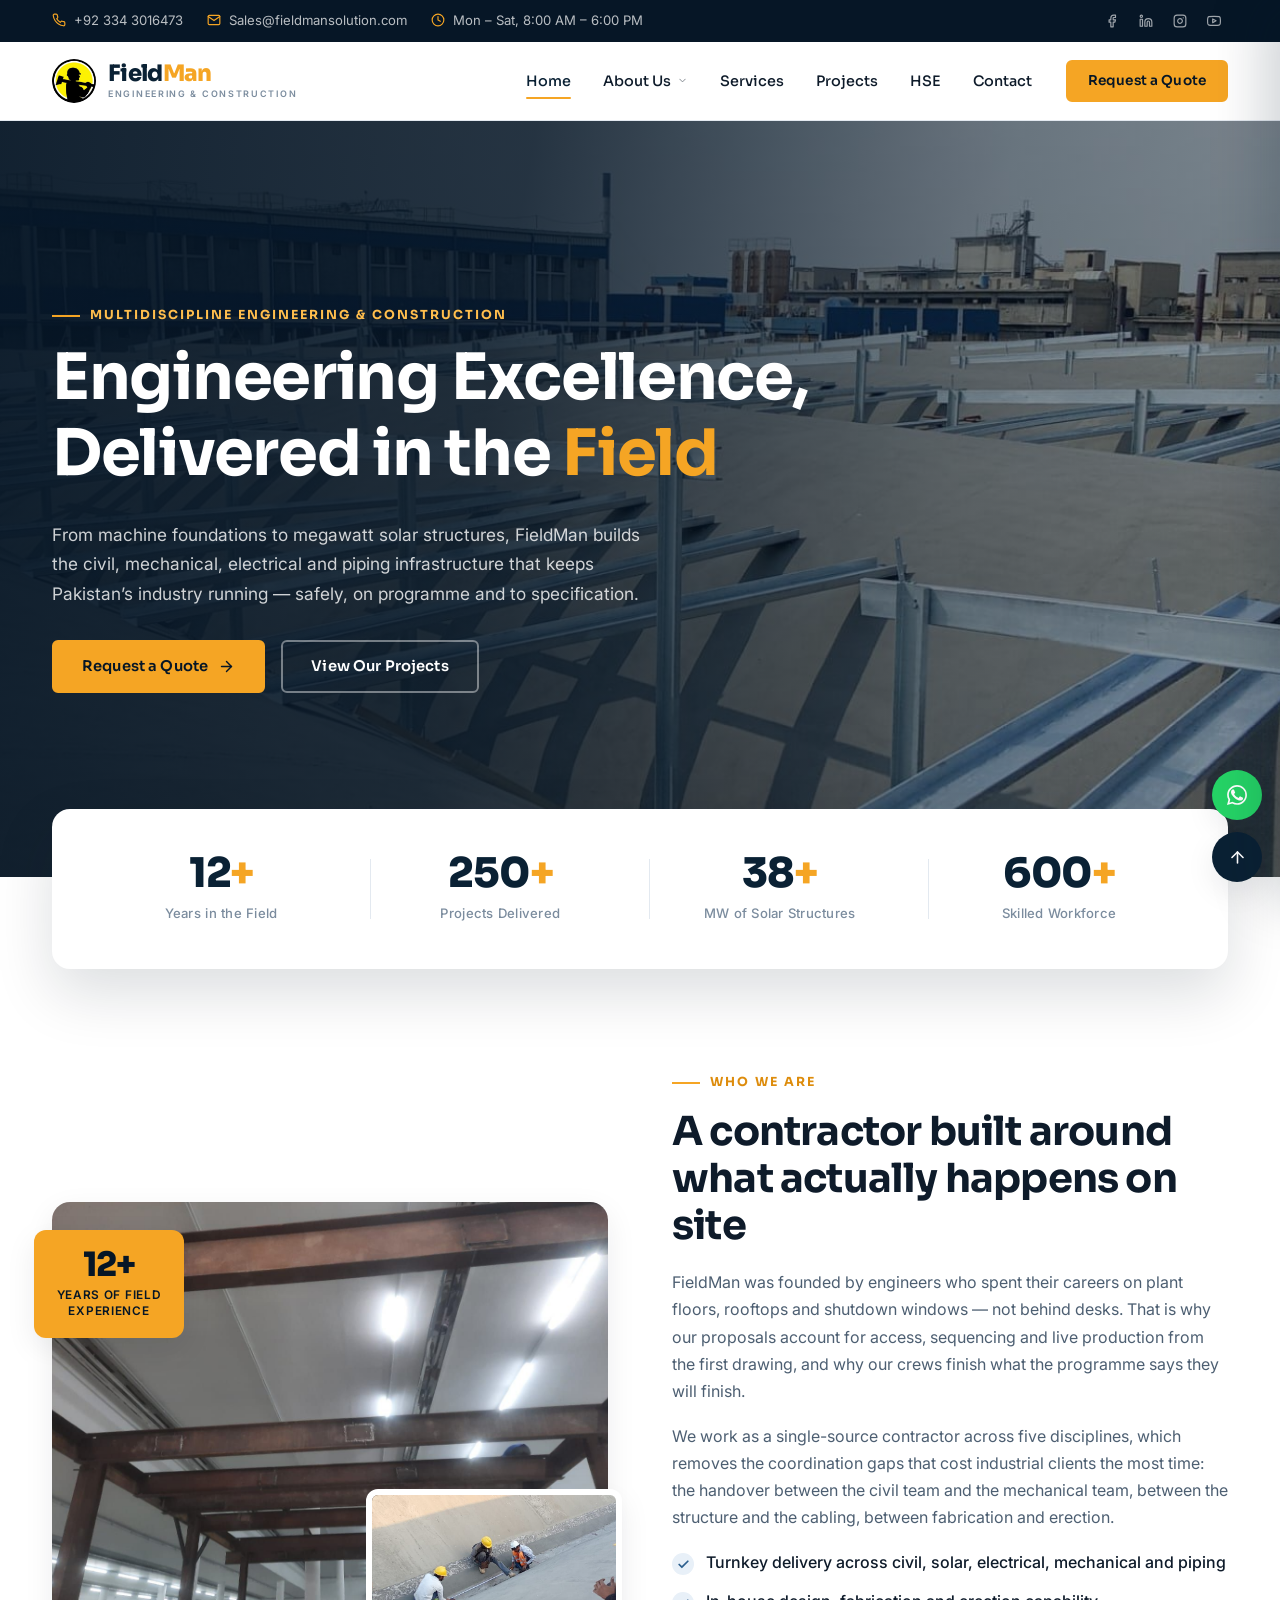
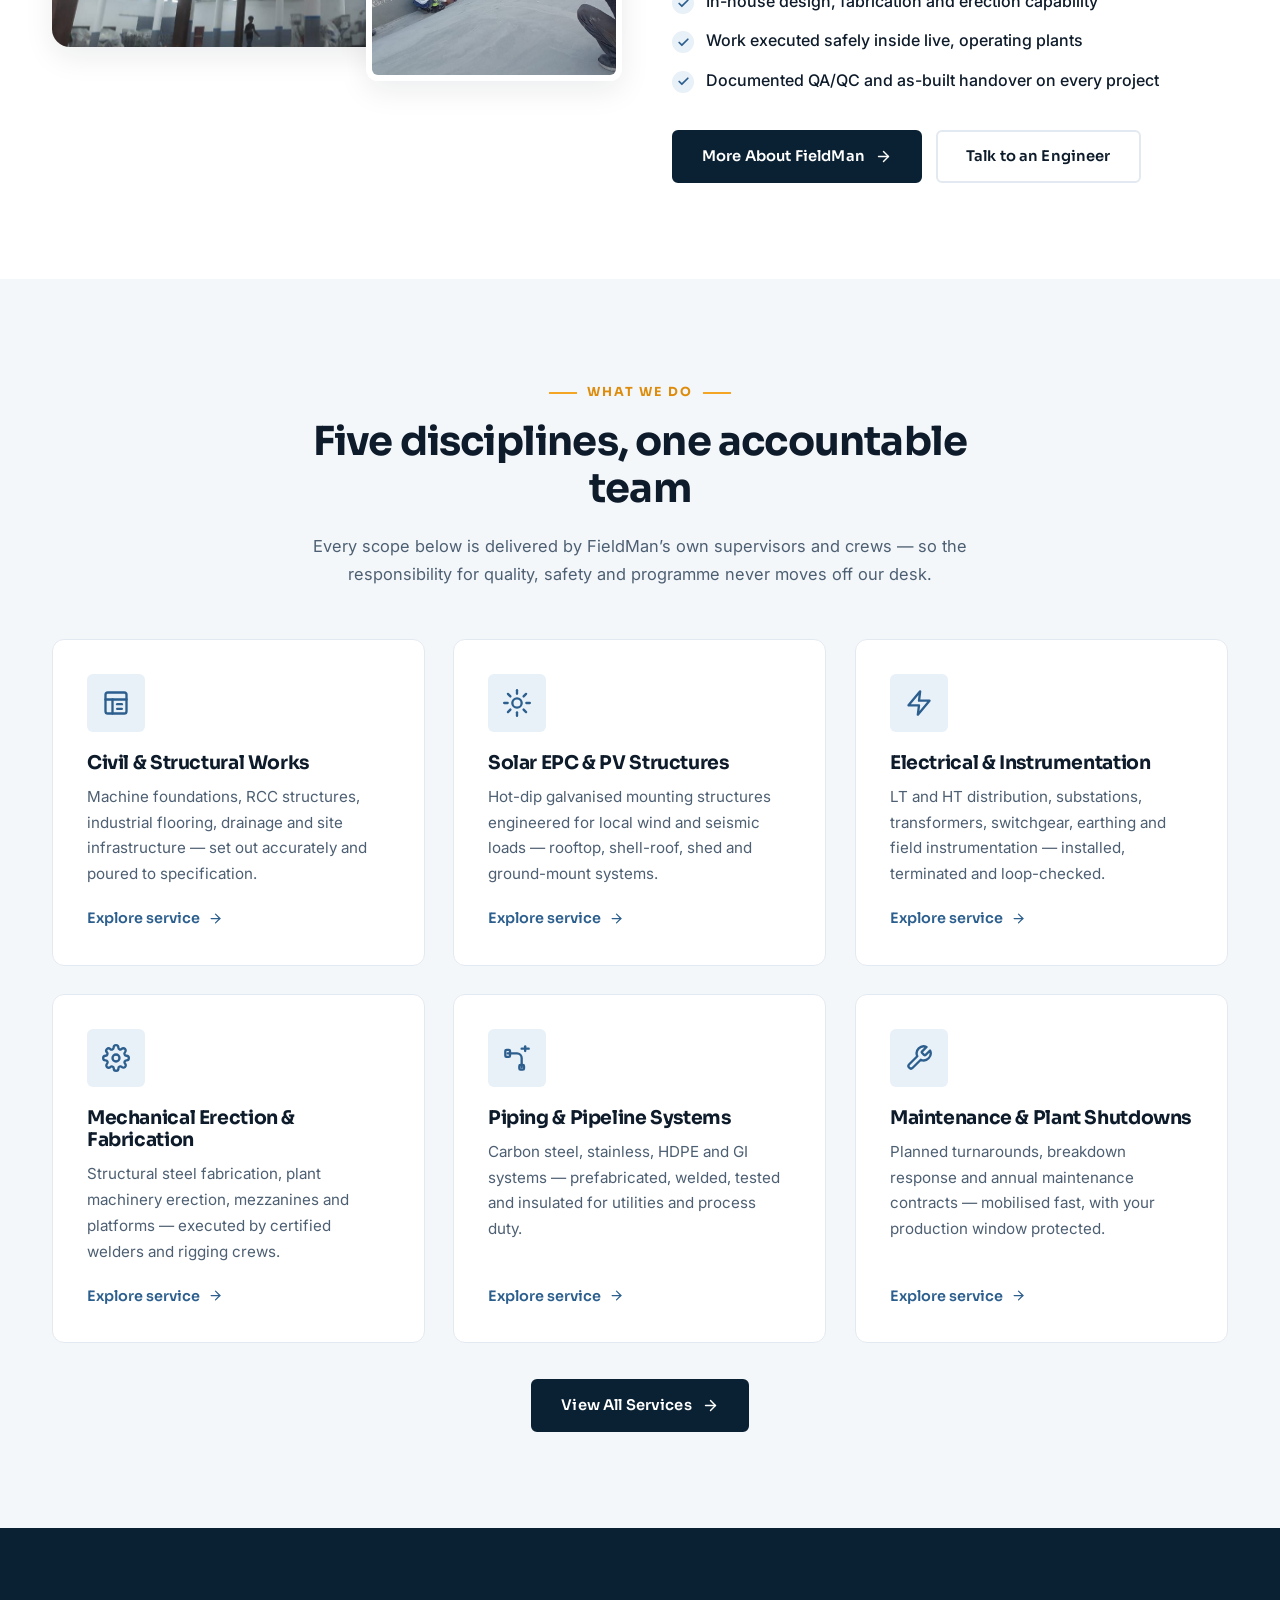
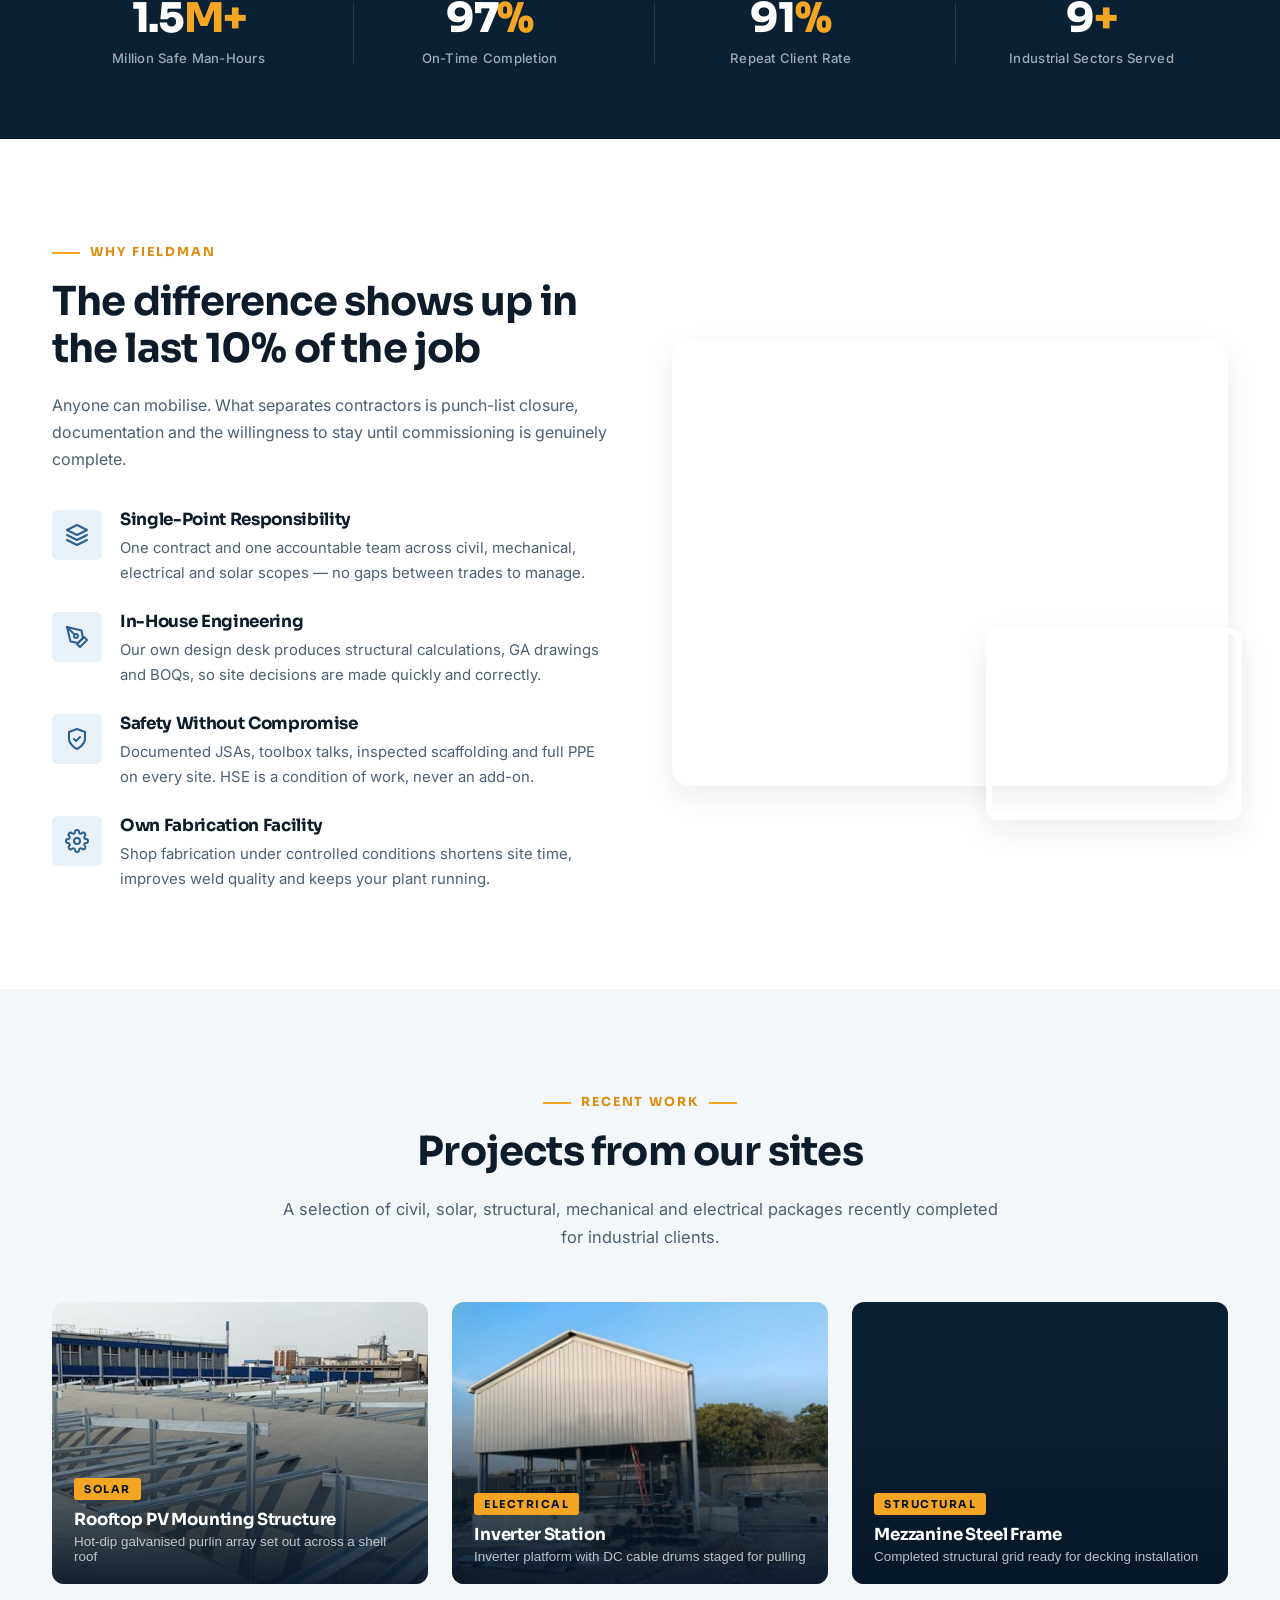
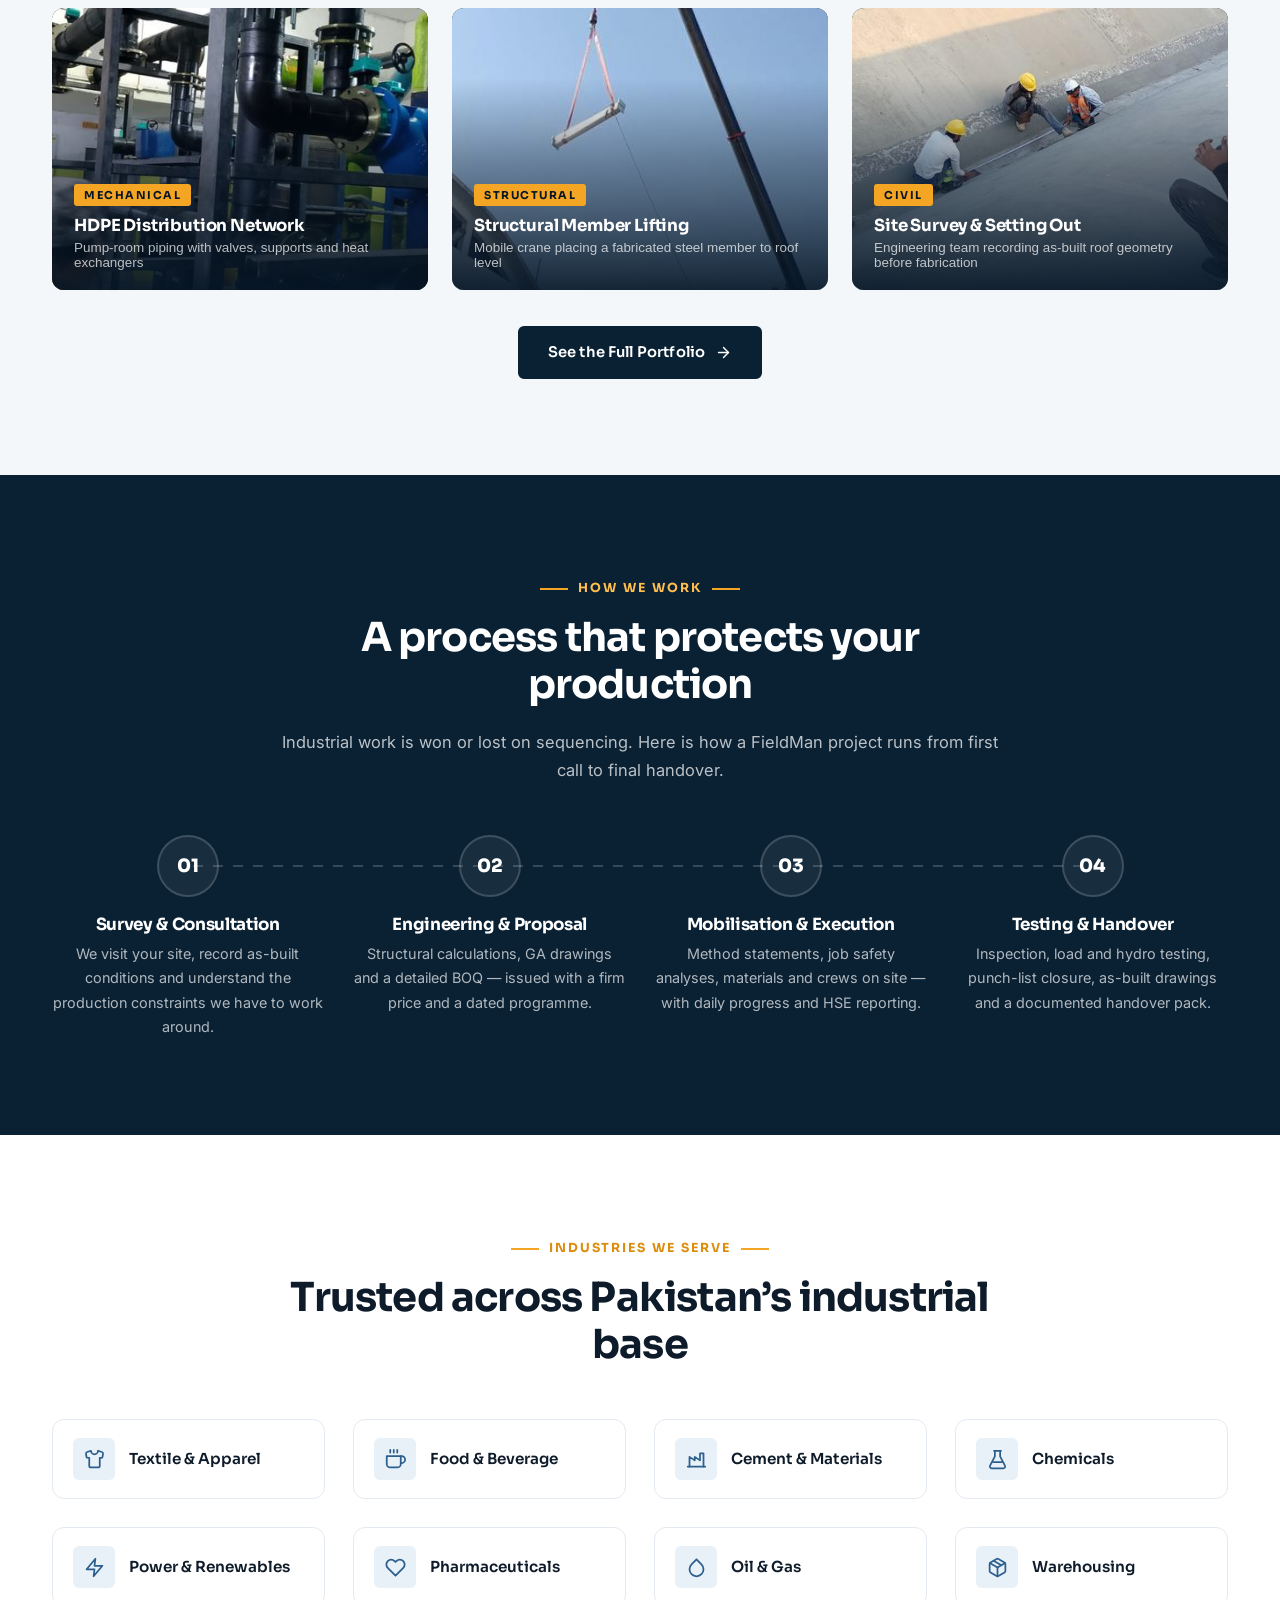
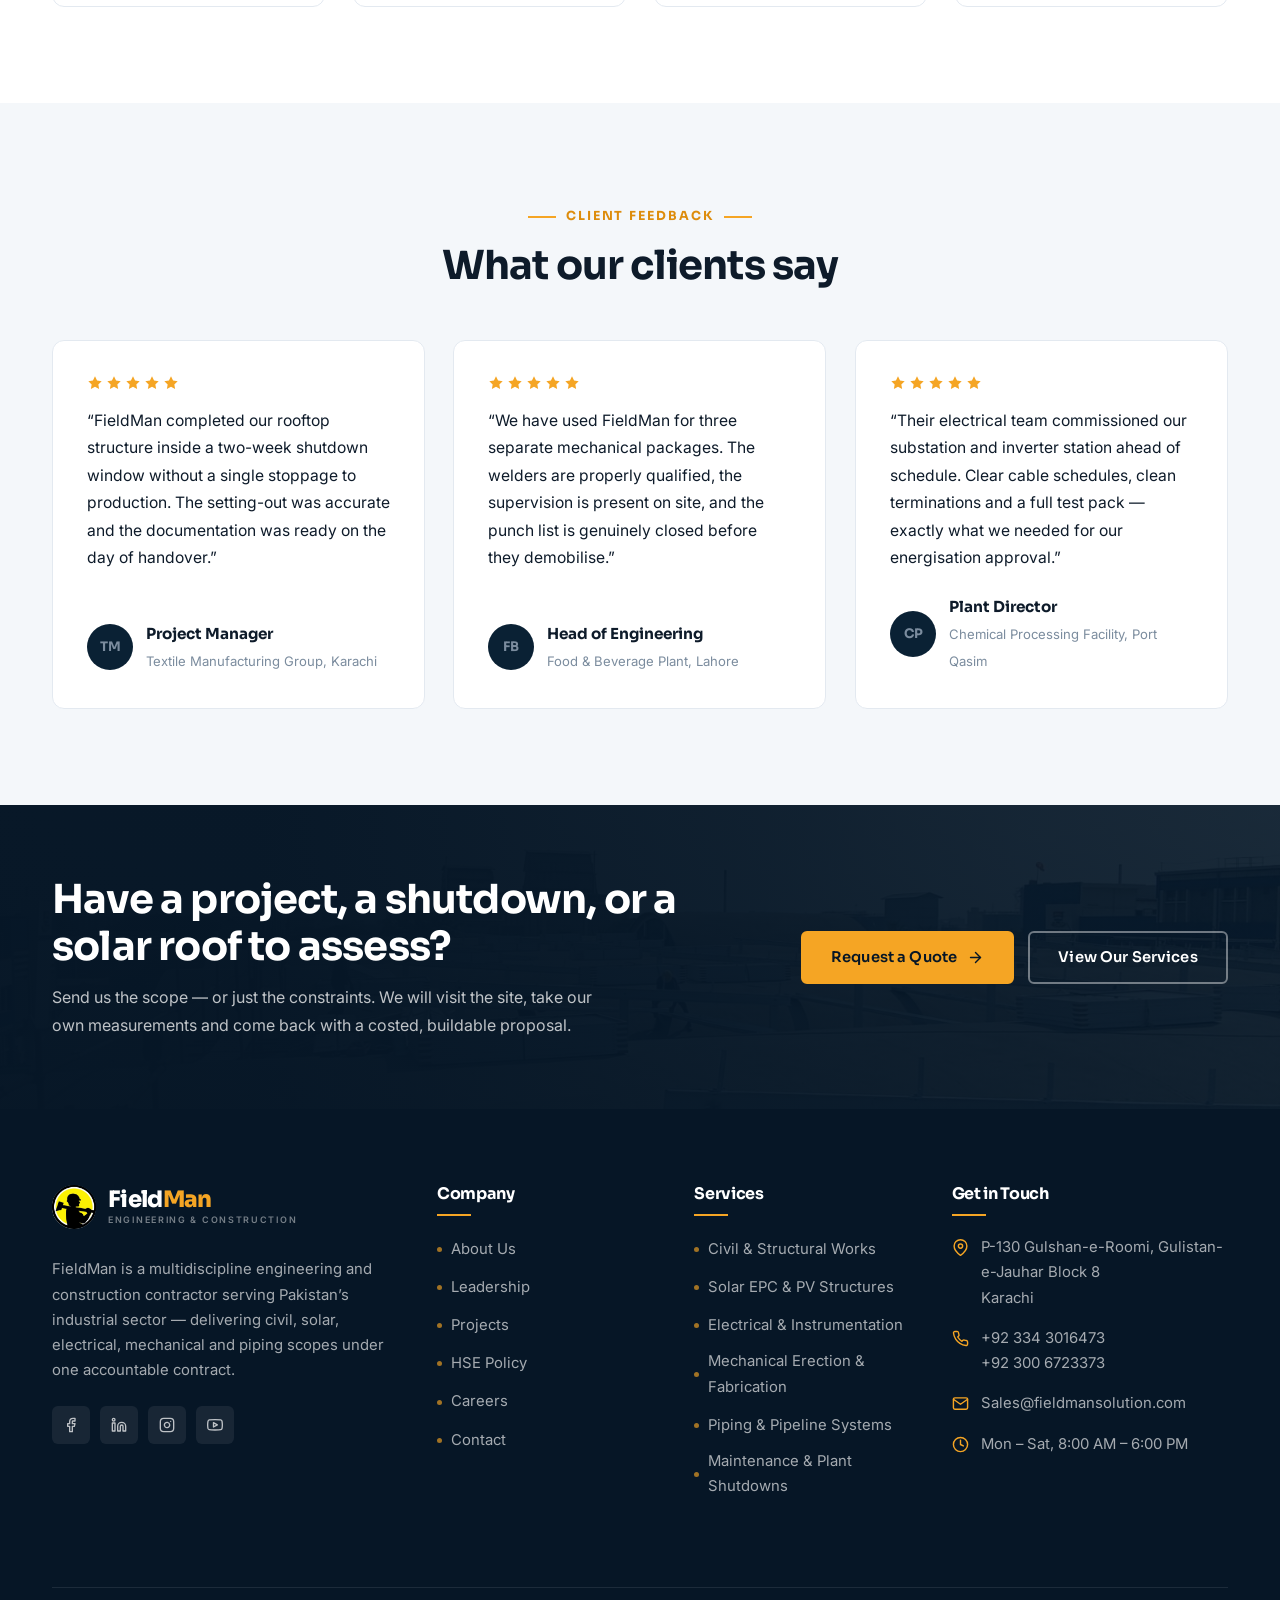
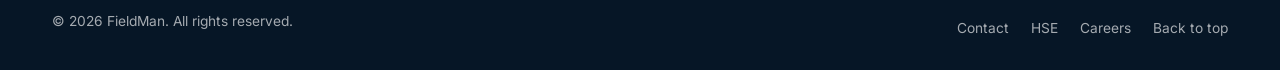
==== commit b235f507: "updates" ====
--- a/index.html
+++ b/index.html
@@ -24,8 +24,8 @@
 <div class="topbar">
   <div class="container topbar-inner">
     <ul class="topbar-list">
-      <li><a class="topbar-item" href="tel:+922134567890"><svg xmlns="http://www.w3.org/2000/svg" viewBox="0 0 24 24" fill="none" stroke="currentColor" stroke-width="2" stroke-linecap="round" stroke-linejoin="round" aria-hidden="true"><path d="M22 16.92v3a2 2 0 0 1-2.18 2 19.79 19.79 0 0 1-8.63-3.07 19.5 19.5 0 0 1-6-6 19.79 19.79 0 0 1-3.07-8.67A2 2 0 0 1 4.11 2h3a2 2 0 0 1 2 1.72 12.84 12.84 0 0 0 .7 2.81 2 2 0 0 1-.45 2.11L8.09 9.91a16 16 0 0 0 6 6l1.27-1.27a2 2 0 0 1 2.11-.45 12.84 12.84 0 0 0 2.81.7A2 2 0 0 1 22 16.92z"/></svg> +92 21 3456 7890</a></li>
-      <li><a class="topbar-item" href="mailto:info@fieldman.com.pk"><svg xmlns="http://www.w3.org/2000/svg" viewBox="0 0 24 24" fill="none" stroke="currentColor" stroke-width="2" stroke-linecap="round" stroke-linejoin="round" aria-hidden="true"><path d="M4 4h16c1.1 0 2 .9 2 2v12c0 1.1-.9 2-2 2H4c-1.1 0-2-.9-2-2V6c0-1.1.9-2 2-2z"/><polyline points="22,6 12,13 2,6"/></svg> info@fieldman.com.pk</a></li>
+      <li><a class="topbar-item" href="tel:+923343016473"><svg xmlns="http://www.w3.org/2000/svg" viewBox="0 0 24 24" fill="none" stroke="currentColor" stroke-width="2" stroke-linecap="round" stroke-linejoin="round" aria-hidden="true"><path d="M22 16.92v3a2 2 0 0 1-2.18 2 19.79 19.79 0 0 1-8.63-3.07 19.5 19.5 0 0 1-6-6 19.79 19.79 0 0 1-3.07-8.67A2 2 0 0 1 4.11 2h3a2 2 0 0 1 2 1.72 12.84 12.84 0 0 0 .7 2.81 2 2 0 0 1-.45 2.11L8.09 9.91a16 16 0 0 0 6 6l1.27-1.27a2 2 0 0 1 2.11-.45 12.84 12.84 0 0 0 2.81.7A2 2 0 0 1 22 16.92z"/></svg> +92 334 3016473</a></li>
+      <li><a class="topbar-item" href="mailto:Sales@fieldmansolution.com"><svg xmlns="http://www.w3.org/2000/svg" viewBox="0 0 24 24" fill="none" stroke="currentColor" stroke-width="2" stroke-linecap="round" stroke-linejoin="round" aria-hidden="true"><path d="M4 4h16c1.1 0 2 .9 2 2v12c0 1.1-.9 2-2 2H4c-1.1 0-2-.9-2-2V6c0-1.1.9-2 2-2z"/><polyline points="22,6 12,13 2,6"/></svg> Sales@fieldmansolution.com</a></li>
       <li><span class="topbar-item topbar-item--hours"><svg xmlns="http://www.w3.org/2000/svg" viewBox="0 0 24 24" fill="none" stroke="currentColor" stroke-width="2" stroke-linecap="round" stroke-linejoin="round" aria-hidden="true"><circle cx="12" cy="12" r="10"/><polyline points="12 6 12 12 16 14"/></svg> Mon – Sat, 8:00 AM – 6:00 PM</span></li>
     </ul>
     <div class="topbar-social">
@@ -40,7 +40,7 @@
 <header class="header">
   <div class="container header-inner">
     <a class="brand" href="index.html" aria-label="FieldMan — home">
-  <img class="brand-mark" src="assets/img/logo-mark.svg" width="44" height="44" alt="">
+  <img class="brand-mark" src="assets/img/main-logo.jpeg" width="44" height="44" alt="">
   <span class="brand-text">
     <span class="brand-name">Field<span>Man</span></span>
     <span class="brand-tag">Engineering &amp; Construction</span>
@@ -62,7 +62,7 @@
 <nav class="mobile-nav" id="mobile-nav" aria-label="Mobile navigation">
   <div class="mobile-nav-head">
     <a class="brand" href="index.html" aria-label="FieldMan — home">
-  <img class="brand-mark" src="assets/img/logo-mark.svg" width="44" height="44" alt="">
+  <img class="brand-mark" src="assets/img/main-logo.jpeg" width="44" height="44" alt="">
   <span class="brand-text">
     <span class="brand-name">Field<span>Man</span></span>
     <span class="brand-tag">Engineering &amp; Construction</span>
@@ -73,9 +73,9 @@
   <ul class="mobile-list"><li><a href="index.html" aria-current="page">Home</a></li><li><button class="mobile-sub-toggle" aria-expanded="false" aria-controls="msub-about">About Us <svg xmlns="http://www.w3.org/2000/svg" viewBox="0 0 24 24" fill="none" stroke="currentColor" stroke-width="2" stroke-linecap="round" stroke-linejoin="round" aria-hidden="true"><polyline points="6 9 12 15 18 9"/></svg></button><ul class="mobile-sub" id="msub-about"><li><a href="about.html">Overview</a></li><li><a href="about.html">Company Overview</a></li><li><a href="about.html#leadership">Leadership Team</a></li><li><a href="about.html#clients">Our Clients</a></li><li><a href="careers.html">Careers</a></li></ul></li><li><a href="services.html">Services</a></li><li><a href="projects.html">Projects</a></li><li><a href="hse.html">HSE</a></li><li><a href="contact.html">Contact</a></li></ul>
   <a class="btn btn-primary btn-block" href="contact.html#quote">Request a Quote</a>
   <div class="mobile-contact">
-    <a class="topbar-item" href="tel:+922134567890"><svg xmlns="http://www.w3.org/2000/svg" viewBox="0 0 24 24" fill="none" stroke="currentColor" stroke-width="2" stroke-linecap="round" stroke-linejoin="round" aria-hidden="true"><path d="M22 16.92v3a2 2 0 0 1-2.18 2 19.79 19.79 0 0 1-8.63-3.07 19.5 19.5 0 0 1-6-6 19.79 19.79 0 0 1-3.07-8.67A2 2 0 0 1 4.11 2h3a2 2 0 0 1 2 1.72 12.84 12.84 0 0 0 .7 2.81 2 2 0 0 1-.45 2.11L8.09 9.91a16 16 0 0 0 6 6l1.27-1.27a2 2 0 0 1 2.11-.45 12.84 12.84 0 0 0 2.81.7A2 2 0 0 1 22 16.92z"/></svg> +92 21 3456 7890</a>
-    <a class="topbar-item" href="mailto:info@fieldman.com.pk"><svg xmlns="http://www.w3.org/2000/svg" viewBox="0 0 24 24" fill="none" stroke="currentColor" stroke-width="2" stroke-linecap="round" stroke-linejoin="round" aria-hidden="true"><path d="M4 4h16c1.1 0 2 .9 2 2v12c0 1.1-.9 2-2 2H4c-1.1 0-2-.9-2-2V6c0-1.1.9-2 2-2z"/><polyline points="22,6 12,13 2,6"/></svg> info@fieldman.com.pk</a>
-    <span class="topbar-item"><svg xmlns="http://www.w3.org/2000/svg" viewBox="0 0 24 24" fill="none" stroke="currentColor" stroke-width="2" stroke-linecap="round" stroke-linejoin="round" aria-hidden="true"><path d="M21 10c0 7-9 13-9 13s-9-6-9-13a9 9 0 0 1 18 0z"/><circle cx="12" cy="10" r="3"/></svg> Plot 27-C, Sector 15, Korangi Industrial Area</span>
+    <a class="topbar-item" href="tel:+923343016473"><svg xmlns="http://www.w3.org/2000/svg" viewBox="0 0 24 24" fill="none" stroke="currentColor" stroke-width="2" stroke-linecap="round" stroke-linejoin="round" aria-hidden="true"><path d="M22 16.92v3a2 2 0 0 1-2.18 2 19.79 19.79 0 0 1-8.63-3.07 19.5 19.5 0 0 1-6-6 19.79 19.79 0 0 1-3.07-8.67A2 2 0 0 1 4.11 2h3a2 2 0 0 1 2 1.72 12.84 12.84 0 0 0 .7 2.81 2 2 0 0 1-.45 2.11L8.09 9.91a16 16 0 0 0 6 6l1.27-1.27a2 2 0 0 1 2.11-.45 12.84 12.84 0 0 0 2.81.7A2 2 0 0 1 22 16.92z"/></svg> +92 334 3016473</a>
+    <a class="topbar-item" href="mailto:Sales@fieldmansolution.com"><svg xmlns="http://www.w3.org/2000/svg" viewBox="0 0 24 24" fill="none" stroke="currentColor" stroke-width="2" stroke-linecap="round" stroke-linejoin="round" aria-hidden="true"><path d="M4 4h16c1.1 0 2 .9 2 2v12c0 1.1-.9 2-2 2H4c-1.1 0-2-.9-2-2V6c0-1.1.9-2 2-2z"/><polyline points="22,6 12,13 2,6"/></svg> Sales@fieldmansolution.com</a>
+    <span class="topbar-item"><svg xmlns="http://www.w3.org/2000/svg" viewBox="0 0 24 24" fill="none" stroke="currentColor" stroke-width="2" stroke-linecap="round" stroke-linejoin="round" aria-hidden="true"><path d="M21 10c0 7-9 13-9 13s-9-6-9-13a9 9 0 0 1 18 0z"/><circle cx="12" cy="10" r="3"/></svg> P-130 Gulshan-e-Roomi, Gulistan-e-Jauhar Block 8, Karachi</span>
   </div>
 </nav>
 
@@ -441,7 +441,7 @@
     <div class="footer-grid">
       <div>
         <a class="brand" href="index.html" aria-label="FieldMan — home">
-  <img class="brand-mark" src="assets/img/logo-mark.svg" width="44" height="44" alt="">
+  <img class="brand-mark" src="assets/img/main-logo.jpeg" width="44" height="44" alt="">
   <span class="brand-text">
     <span class="brand-name">Field<span>Man</span></span>
     <span class="brand-tag">Engineering &amp; Construction</span>
@@ -478,9 +478,9 @@
       <div>
         <h4>Get in Touch</h4>
         <ul class="footer-contact">
-          <li><svg xmlns="http://www.w3.org/2000/svg" viewBox="0 0 24 24" fill="none" stroke="currentColor" stroke-width="2" stroke-linecap="round" stroke-linejoin="round" aria-hidden="true"><path d="M21 10c0 7-9 13-9 13s-9-6-9-13a9 9 0 0 1 18 0z"/><circle cx="12" cy="10" r="3"/></svg> <span>Plot 27-C, Sector 15, Korangi Industrial Area<br>Karachi 74900, Pakistan</span></li>
-          <li><svg xmlns="http://www.w3.org/2000/svg" viewBox="0 0 24 24" fill="none" stroke="currentColor" stroke-width="2" stroke-linecap="round" stroke-linejoin="round" aria-hidden="true"><path d="M22 16.92v3a2 2 0 0 1-2.18 2 19.79 19.79 0 0 1-8.63-3.07 19.5 19.5 0 0 1-6-6 19.79 19.79 0 0 1-3.07-8.67A2 2 0 0 1 4.11 2h3a2 2 0 0 1 2 1.72 12.84 12.84 0 0 0 .7 2.81 2 2 0 0 1-.45 2.11L8.09 9.91a16 16 0 0 0 6 6l1.27-1.27a2 2 0 0 1 2.11-.45 12.84 12.84 0 0 0 2.81.7A2 2 0 0 1 22 16.92z"/></svg> <span><a href="tel:+922134567890">+92 21 3456 7890</a><br><a href="tel:+923001234567">+92 300 1234567</a></span></li>
-          <li><svg xmlns="http://www.w3.org/2000/svg" viewBox="0 0 24 24" fill="none" stroke="currentColor" stroke-width="2" stroke-linecap="round" stroke-linejoin="round" aria-hidden="true"><path d="M4 4h16c1.1 0 2 .9 2 2v12c0 1.1-.9 2-2 2H4c-1.1 0-2-.9-2-2V6c0-1.1.9-2 2-2z"/><polyline points="22,6 12,13 2,6"/></svg> <span><a href="mailto:info@fieldman.com.pk">info@fieldman.com.pk</a></span></li>
+          <li><svg xmlns="http://www.w3.org/2000/svg" viewBox="0 0 24 24" fill="none" stroke="currentColor" stroke-width="2" stroke-linecap="round" stroke-linejoin="round" aria-hidden="true"><path d="M21 10c0 7-9 13-9 13s-9-6-9-13a9 9 0 0 1 18 0z"/><circle cx="12" cy="10" r="3"/></svg> <span><a href="https://www.google.com/maps/place/Block+8+Karachi,+Pakistan/@24.9332586,67.157268,17.54z/data=!4m6!3m5!1s0x3eb33843919b40c1:0x7d69dde556773373!8m2!3d24.9326025!4d67.1574231!16s%2Fg%2F11hb1hpg53?entry=ttu&amp;g_ep=EgoyMDI2MDkxNi4wIKXMDSoASAFQAw%3D%3D" target="_blank" rel="noopener">P-130 Gulshan-e-Roomi, Gulistan-e-Jauhar Block 8<br>Karachi</a></span></li>
+          <li><svg xmlns="http://www.w3.org/2000/svg" viewBox="0 0 24 24" fill="none" stroke="currentColor" stroke-width="2" stroke-linecap="round" stroke-linejoin="round" aria-hidden="true"><path d="M22 16.92v3a2 2 0 0 1-2.18 2 19.79 19.79 0 0 1-8.63-3.07 19.5 19.5 0 0 1-6-6 19.79 19.79 0 0 1-3.07-8.67A2 2 0 0 1 4.11 2h3a2 2 0 0 1 2 1.72 12.84 12.84 0 0 0 .7 2.81 2 2 0 0 1-.45 2.11L8.09 9.91a16 16 0 0 0 6 6l1.27-1.27a2 2 0 0 1 2.11-.45 12.84 12.84 0 0 0 2.81.7A2 2 0 0 1 22 16.92z"/></svg> <span><a href="tel:+923343016473">+92 334 3016473</a><br><a href="tel:+923006723373">+92 300 6723373</a></span></li>
+          <li><svg xmlns="http://www.w3.org/2000/svg" viewBox="0 0 24 24" fill="none" stroke="currentColor" stroke-width="2" stroke-linecap="round" stroke-linejoin="round" aria-hidden="true"><path d="M4 4h16c1.1 0 2 .9 2 2v12c0 1.1-.9 2-2 2H4c-1.1 0-2-.9-2-2V6c0-1.1.9-2 2-2z"/><polyline points="22,6 12,13 2,6"/></svg> <span><a href="mailto:Sales@fieldmansolution.com">Sales@fieldmansolution.com</a></span></li>
           <li><svg xmlns="http://www.w3.org/2000/svg" viewBox="0 0 24 24" fill="none" stroke="currentColor" stroke-width="2" stroke-linecap="round" stroke-linejoin="round" aria-hidden="true"><circle cx="12" cy="12" r="10"/><polyline points="12 6 12 12 16 14"/></svg> <span>Mon – Sat, 8:00 AM – 6:00 PM</span></li>
         </ul>
       </div>
@@ -499,7 +499,7 @@
 </footer>
 
 <div class="fab-stack">
-  <a class="fab fab-whatsapp" href="https://wa.me/923001234567" target="_blank" rel="noopener"
+  <a class="fab fab-whatsapp" href="https://wa.me/923343016473" target="_blank" rel="noopener"
      aria-label="Chat with FieldMan on WhatsApp"><svg xmlns="http://www.w3.org/2000/svg" viewBox="0 0 24 24" fill="currentColor" aria-hidden="true"><path d="M17.47 14.38c-.3-.15-1.75-.86-2.02-.96-.27-.1-.47-.15-.67.15-.2.3-.77.96-.94 1.16-.17.2-.35.22-.64.07-.3-.15-1.25-.46-2.39-1.47-.88-.79-1.48-1.76-1.65-2.06-.17-.3-.02-.46.13-.61.13-.13.3-.35.45-.52.15-.17.2-.3.3-.5.1-.2.05-.37-.02-.52-.08-.15-.67-1.6-.92-2.2-.24-.58-.49-.5-.67-.51h-.57c-.2 0-.52.07-.79.37-.27.3-1.04 1.01-1.04 2.47s1.06 2.86 1.21 3.06c.15.2 2.1 3.2 5.08 4.49.71.3 1.26.49 1.69.63.71.23 1.36.19 1.87.12.57-.09 1.75-.72 2-1.41.25-.69.25-1.28.17-1.41-.07-.13-.27-.2-.57-.35zM12.04 2C6.58 2 2.13 6.45 2.13 11.91c0 1.75.46 3.45 1.32 4.95L2 22l5.25-1.38a9.87 9.87 0 0 0 4.79 1.22h.01c5.46 0 9.91-4.45 9.91-9.91C21.96 6.45 17.5 2 12.04 2zm0 18.15h-.01a8.2 8.2 0 0 1-4.19-1.15l-.3-.18-3.12.82.83-3.04-.2-.31a8.2 8.2 0 0 1-1.26-4.38c0-4.54 3.7-8.23 8.25-8.23 2.2 0 4.27.86 5.83 2.42a8.19 8.19 0 0 1 2.41 5.83c0 4.54-3.7 8.23-8.24 8.23z"/></svg></a>
   <button class="fab fab-top" type="button" aria-label="Back to top"><svg xmlns="http://www.w3.org/2000/svg" viewBox="0 0 24 24" fill="none" stroke="currentColor" stroke-width="2" stroke-linecap="round" stroke-linejoin="round" aria-hidden="true"><line x1="12" y1="19" x2="12" y2="5"/><polyline points="5 12 12 5 19 12"/></svg></button>
 </div>
--- a/assets/css/style.css
+++ b/assets/css/style.css
@@ -254,7 +254,7 @@
 }
 
 .brand { display: inline-flex; align-items: center; gap: 12px; flex: none; }
-.brand-mark { width: 44px; height: 44px; flex: none; }
+.brand-mark { width: 44px; height: 44px; border-radius: 50%; object-fit: cover; display: block; }
 .brand-text { display: flex; flex-direction: column; line-height: 1; }
 .brand-name {
   font-family: var(--font-head); font-size: 1.42rem; font-weight: 800;
@@ -665,52 +665,20 @@
 .lb-next { right: 22px; top: 50%; transform: translateY(-50%); }
 
 /* 9. Team, testimonials, process ----------------------------------------- */
-.team-card {
-  background: #fff; border: 1px solid var(--line); border-radius: var(--radius);
-  overflow: hidden; text-align: center;
-  transition: transform .3s var(--ease), box-shadow .3s var(--ease), border-color .3s var(--ease);
-}
-.team-card:hover { transform: translateY(-6px); box-shadow: var(--shadow); border-color: transparent; }
-.team-photo { position: relative; aspect-ratio: 1; overflow: hidden; background: var(--surface-2); }
-.team-photo img { width: 100%; height: 100%; object-fit: cover; transition: transform .5s var(--ease); }
-.team-card:hover .team-photo img { transform: scale(1.05); }
-.team-social {
-  position: absolute; left: 0; right: 0; bottom: 0;
-  display: flex; justify-content: center; gap: 8px; padding: 14px;
-  background: linear-gradient(to top, rgba(6, 22, 38, .88), rgba(6, 22, 38, 0));
-  transform: translateY(100%); opacity: 0;
-  transition: transform .3s var(--ease), opacity .3s var(--ease);
-}
-.team-card:hover .team-social { transform: translateY(0); opacity: 1; }
-.team-social a {
-  width: 32px; height: 32px; border-radius: 50%; display: grid; place-items: center;
-  background: rgba(255, 255, 255, .18); color: #fff;
-}
-.team-social a:hover { background: var(--amber-500); color: var(--navy-900); }
-.team-social svg { width: 14px; height: 14px; }
-.team-body { padding: 20px 18px 24px; }
-.team-body h3 { font-size: 1.08rem; margin-bottom: 2px; }
 .team-role {
   font-size: .84rem; font-weight: 600; color: var(--amber-600);
   letter-spacing: .04em; margin-bottom: 10px;
 }
-.team-body p { font-size: .88rem; margin-bottom: 0; }
-
-/* Leadership feature (CEO / Co-founder large cards) */
+
+/* Leadership feature cards */
 .leader {
-  display: grid; grid-template-columns: 240px 1fr; gap: clamp(22px, 3vw, 38px);
-  align-items: start;
   background: #fff; border: 1px solid var(--line);
   border-radius: var(--radius-lg); padding: clamp(22px, 2.8vw, 34px);
-}
-.leader-photo { border-radius: var(--radius); overflow: hidden; aspect-ratio: 1; background: var(--surface-2); }
-.leader-photo img { width: 100%; height: 100%; object-fit: cover; }
+  transition: transform .3s var(--ease), box-shadow .3s var(--ease), border-color .3s var(--ease);
+}
+.leader:hover { transform: translateY(-6px); box-shadow: var(--shadow); border-color: transparent; }
 .leader h3 { margin-bottom: 2px; font-size: 1.35rem; }
 .leader .team-role { font-size: .9rem; margin-bottom: 14px; }
-.leader blockquote {
-  margin: 0 0 16px; padding-left: 18px; border-left: 3px solid var(--amber-500);
-  font-size: 1rem; font-style: italic; color: var(--ink);
-}
 
 /* Testimonials */
 .testimonial {
@@ -929,7 +897,6 @@
   .nav, .header-cta .btn { display: none; }
   .burger { display: grid; }
   .footer-grid { grid-template-columns: 1fr 1fr; }
-  .leader { grid-template-columns: 200px 1fr; }
 }
 
 @media (max-width: 960px) {
@@ -964,10 +931,7 @@
   .projects-grid { grid-template-columns: 1fr; }
   .process { grid-template-columns: 1fr; }
   .footer-grid { grid-template-columns: 1fr; }
-  .leader { grid-template-columns: 1fr; text-align: center; }
-  .leader-photo { max-width: 220px; margin-inline: auto; }
-  .leader blockquote { text-align: left; }
-  .brand-mark { width: 38px; height: 38px; }
+  .brand-mark { width: 44px; height: 44px; border-radius: 50%; object-fit: cover; display: block; }
   .brand-name { font-size: 1.24rem; }
   .btn { padding: 14px 22px; }
   .btn-group .btn { flex: 1 1 100%; }
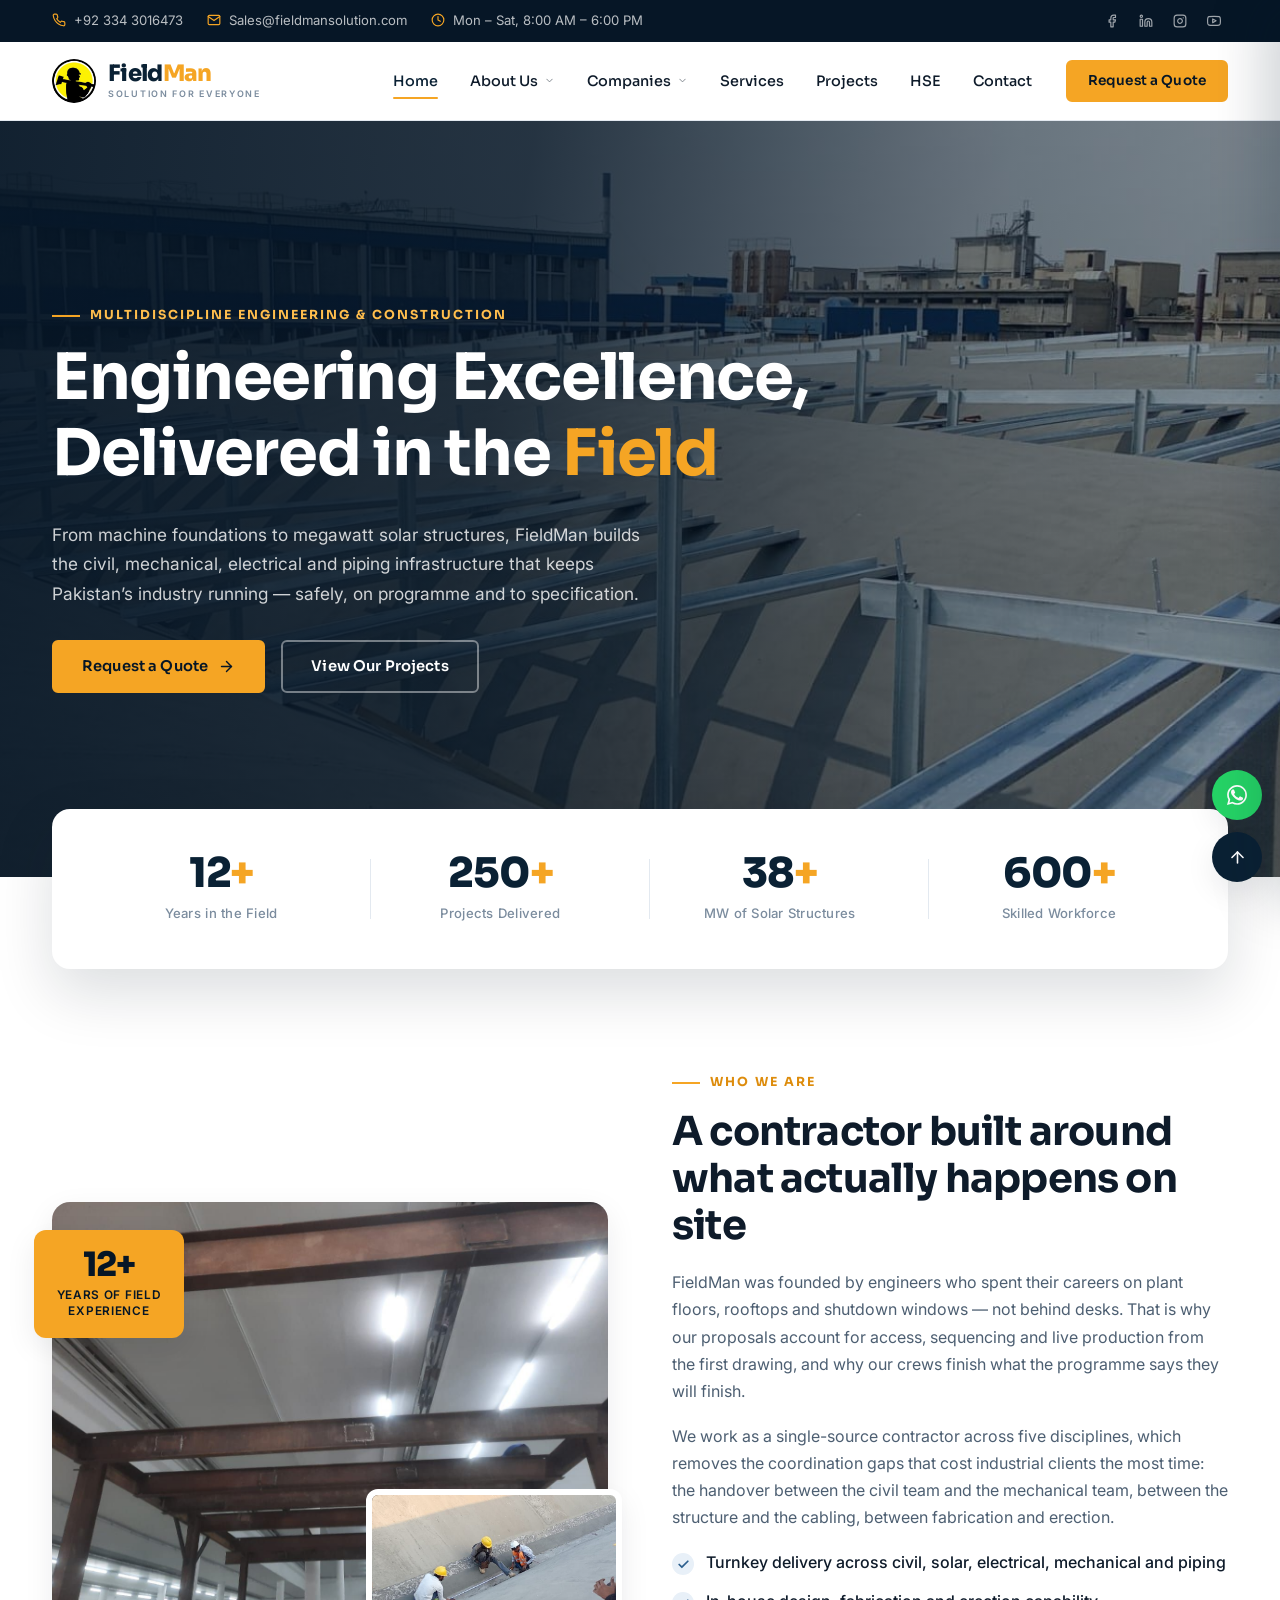
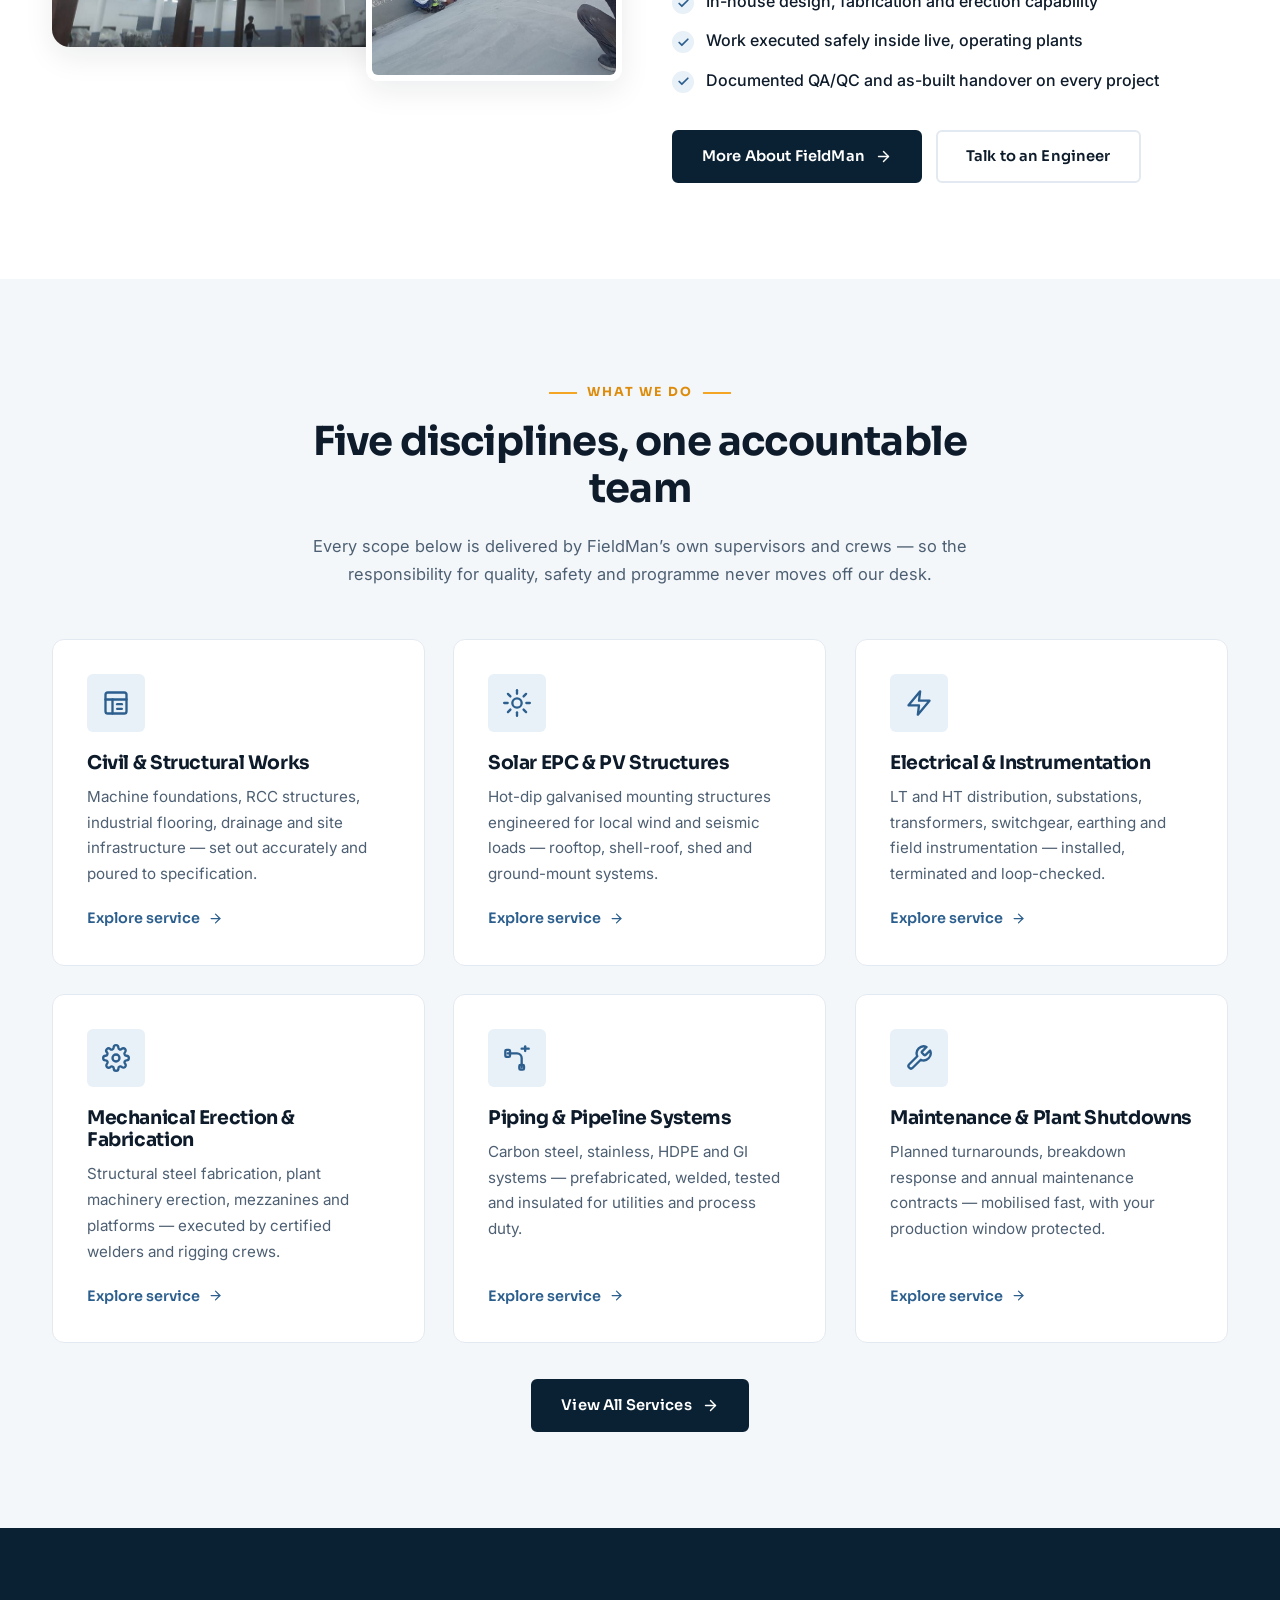
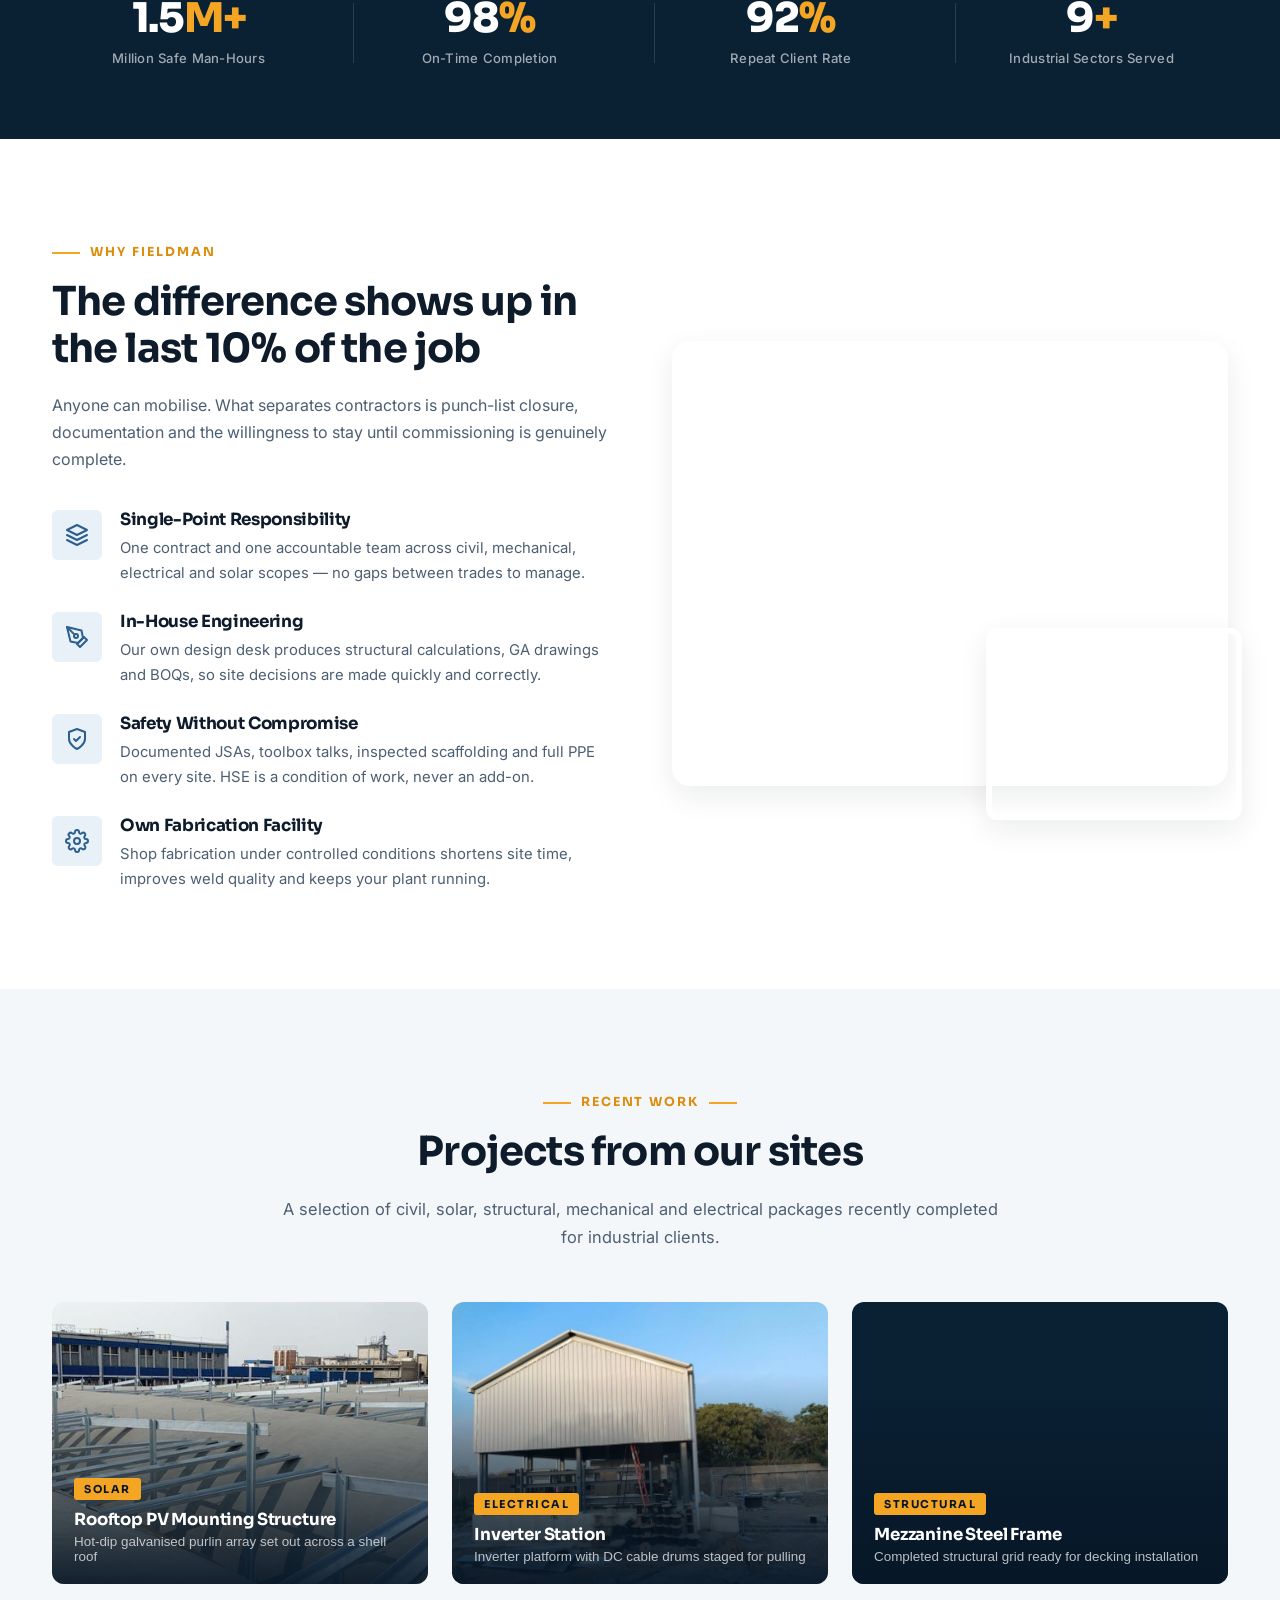
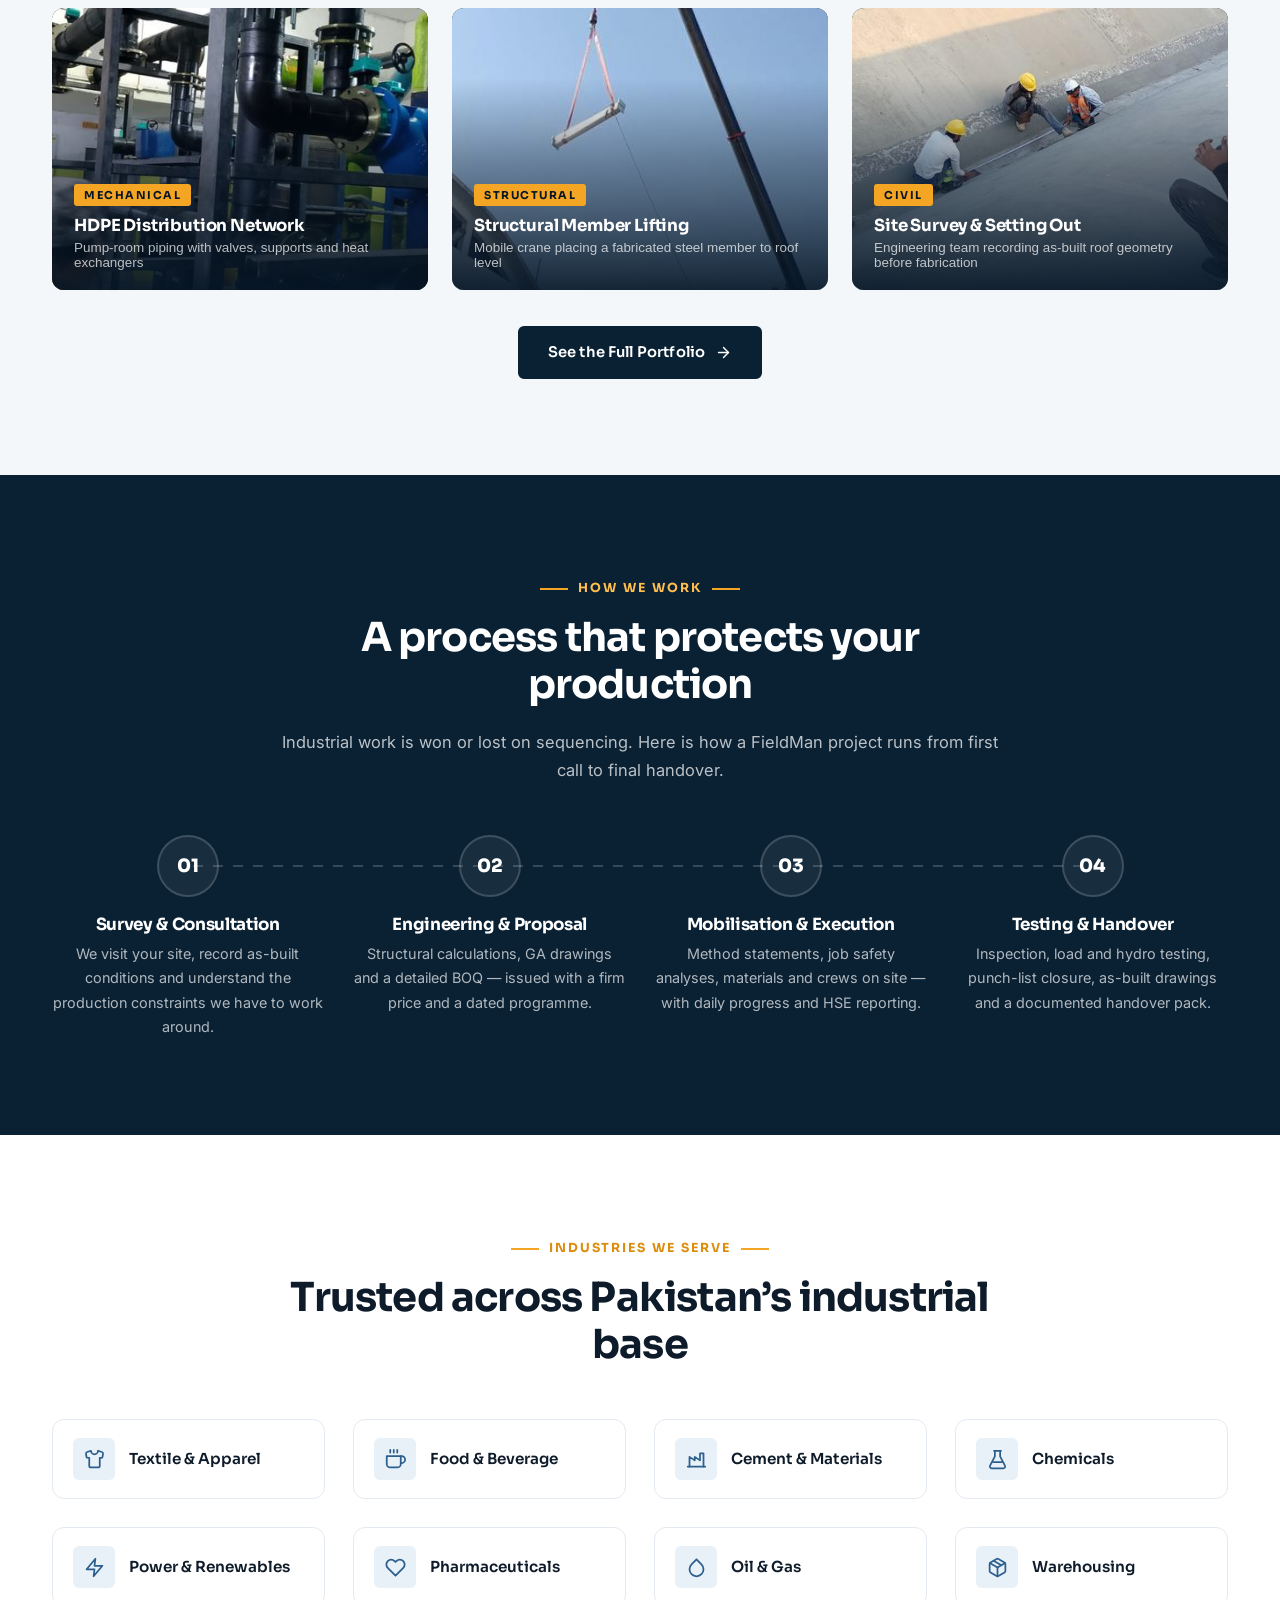
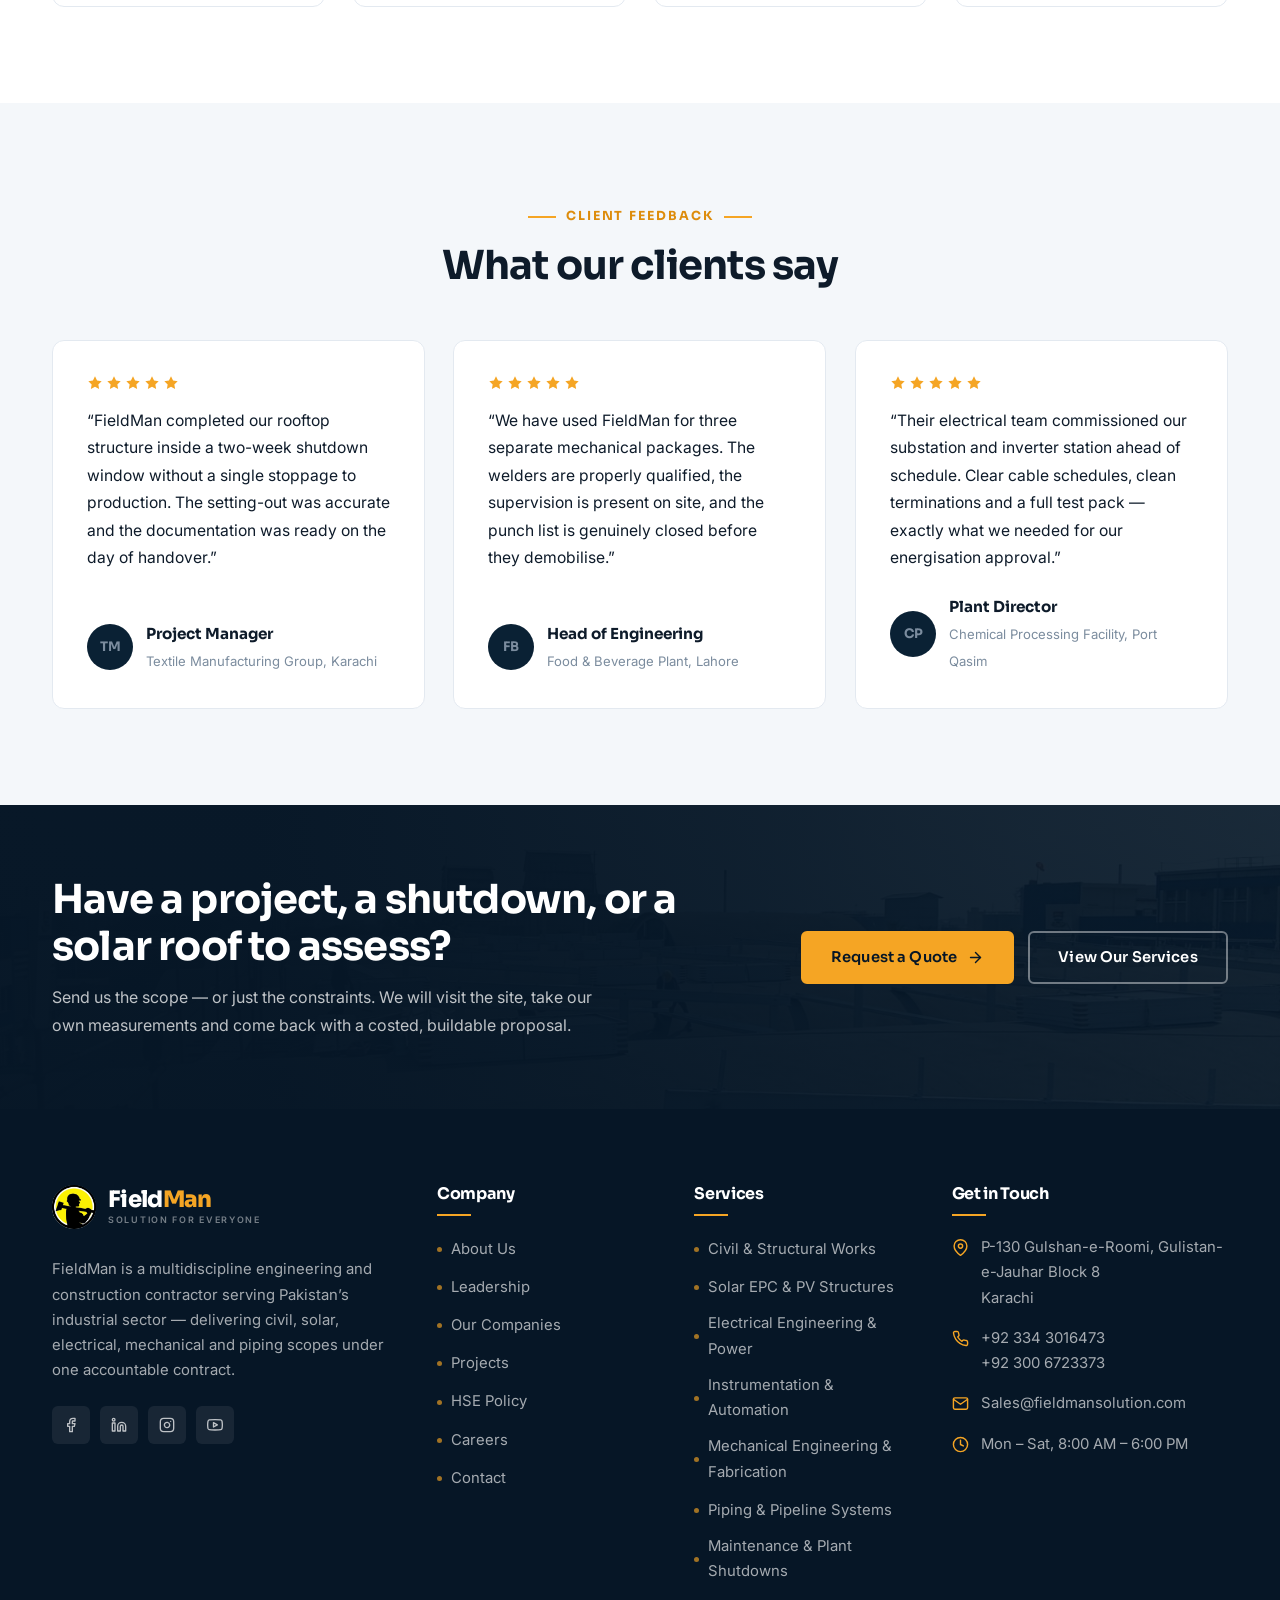
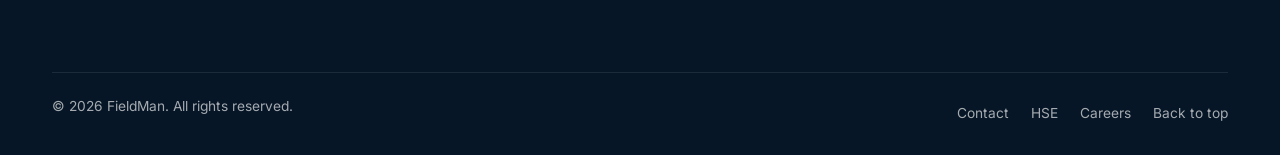
==== commit 81ab2658: "Updates" ====
--- a/index.html
+++ b/index.html
@@ -43,11 +43,11 @@
   <img class="brand-mark" src="assets/img/main-logo.jpeg" width="44" height="44" alt="">
   <span class="brand-text">
     <span class="brand-name">Field<span>Man</span></span>
-    <span class="brand-tag">Engineering &amp; Construction</span>
+    <span class="brand-tag">Solution for Everyone</span>
   </span>
 </a>
     <nav class="nav" aria-label="Main navigation">
-      <ul class="nav-list"><li><a class="nav-link" href="index.html" aria-current="page">Home</a></li><li class="has-dropdown"><a class="nav-link" href="about.html">About Us <svg class="caret" xmlns="http://www.w3.org/2000/svg" viewBox="0 0 24 24" fill="none" stroke="currentColor" stroke-width="2" stroke-linecap="round" stroke-linejoin="round" aria-hidden="true"><polyline points="6 9 12 15 18 9"/></svg></a><ul class="dropdown"><li><a href="about.html">Company Overview</a></li><li><a href="about.html#leadership">Leadership Team</a></li><li><a href="about.html#clients">Our Clients</a></li><li><a href="careers.html">Careers</a></li></ul></li><li><a class="nav-link" href="services.html">Services</a></li><li><a class="nav-link" href="projects.html">Projects</a></li><li><a class="nav-link" href="hse.html">HSE</a></li><li><a class="nav-link" href="contact.html">Contact</a></li></ul>
+      <ul class="nav-list"><li><a class="nav-link" href="index.html" aria-current="page">Home</a></li><li class="has-dropdown"><a class="nav-link" href="about.html">About Us <svg class="caret" xmlns="http://www.w3.org/2000/svg" viewBox="0 0 24 24" fill="none" stroke="currentColor" stroke-width="2" stroke-linecap="round" stroke-linejoin="round" aria-hidden="true"><polyline points="6 9 12 15 18 9"/></svg></a><ul class="dropdown"><li><a href="about.html">Company Overview</a></li><li><a href="about.html#leadership">Leadership Team</a></li><li><a href="about.html#clients">Our Clients</a></li><li><a href="careers.html">Careers</a></li></ul></li><li class="has-dropdown"><a class="nav-link" href="companies.html">Companies <svg class="caret" xmlns="http://www.w3.org/2000/svg" viewBox="0 0 24 24" fill="none" stroke="currentColor" stroke-width="2" stroke-linecap="round" stroke-linejoin="round" aria-hidden="true"><polyline points="6 9 12 15 18 9"/></svg></a><ul class="dropdown"><li><a href="companies.html#fieldman-solution">Fieldman Solution</a></li><li><a href="companies.html#fieldman-tech">Fieldman Tech</a></li><li><a href="companies.html#egro-field">Egro Field</a></li></ul></li><li><a class="nav-link" href="services.html">Services</a></li><li><a class="nav-link" href="projects.html">Projects</a></li><li><a class="nav-link" href="hse.html">HSE</a></li><li><a class="nav-link" href="contact.html">Contact</a></li></ul>
     </nav>
     <div class="header-cta">
       <a class="btn btn-primary btn-sm" href="contact.html#quote">Request a Quote</a>
@@ -65,12 +65,12 @@
   <img class="brand-mark" src="assets/img/main-logo.jpeg" width="44" height="44" alt="">
   <span class="brand-text">
     <span class="brand-name">Field<span>Man</span></span>
-    <span class="brand-tag">Engineering &amp; Construction</span>
+    <span class="brand-tag">Solution for Everyone</span>
   </span>
 </a>
     <button class="mobile-close" type="button" aria-label="Close menu"><svg xmlns="http://www.w3.org/2000/svg" viewBox="0 0 24 24" fill="none" stroke="currentColor" stroke-width="2" stroke-linecap="round" stroke-linejoin="round" aria-hidden="true"><line x1="18" y1="6" x2="6" y2="18"/><line x1="6" y1="6" x2="18" y2="18"/></svg></button>
   </div>
-  <ul class="mobile-list"><li><a href="index.html" aria-current="page">Home</a></li><li><button class="mobile-sub-toggle" aria-expanded="false" aria-controls="msub-about">About Us <svg xmlns="http://www.w3.org/2000/svg" viewBox="0 0 24 24" fill="none" stroke="currentColor" stroke-width="2" stroke-linecap="round" stroke-linejoin="round" aria-hidden="true"><polyline points="6 9 12 15 18 9"/></svg></button><ul class="mobile-sub" id="msub-about"><li><a href="about.html">Overview</a></li><li><a href="about.html">Company Overview</a></li><li><a href="about.html#leadership">Leadership Team</a></li><li><a href="about.html#clients">Our Clients</a></li><li><a href="careers.html">Careers</a></li></ul></li><li><a href="services.html">Services</a></li><li><a href="projects.html">Projects</a></li><li><a href="hse.html">HSE</a></li><li><a href="contact.html">Contact</a></li></ul>
+  <ul class="mobile-list"><li><a href="index.html" aria-current="page">Home</a></li><li><button class="mobile-sub-toggle" aria-expanded="false" aria-controls="msub-about">About Us <svg xmlns="http://www.w3.org/2000/svg" viewBox="0 0 24 24" fill="none" stroke="currentColor" stroke-width="2" stroke-linecap="round" stroke-linejoin="round" aria-hidden="true"><polyline points="6 9 12 15 18 9"/></svg></button><ul class="mobile-sub" id="msub-about"><li><a href="about.html">Overview</a></li><li><a href="about.html">Company Overview</a></li><li><a href="about.html#leadership">Leadership Team</a></li><li><a href="about.html#clients">Our Clients</a></li><li><a href="careers.html">Careers</a></li></ul></li><li><button class="mobile-sub-toggle" aria-expanded="false" aria-controls="msub-companies">Companies <svg xmlns="http://www.w3.org/2000/svg" viewBox="0 0 24 24" fill="none" stroke="currentColor" stroke-width="2" stroke-linecap="round" stroke-linejoin="round" aria-hidden="true"><polyline points="6 9 12 15 18 9"/></svg></button><ul class="mobile-sub" id="msub-companies"><li><a href="companies.html#fieldman-solution">Fieldman Solution</a></li><li><a href="companies.html#fieldman-tech">Fieldman Tech</a></li><li><a href="companies.html#egro-field">Egro Field</a></li></ul></li><li><a href="services.html">Services</a></li><li><a href="projects.html">Projects</a></li><li><a href="hse.html">HSE</a></li><li><a href="contact.html">Contact</a></li></ul>
   <a class="btn btn-primary btn-block" href="contact.html#quote">Request a Quote</a>
   <div class="mobile-contact">
     <a class="topbar-item" href="tel:+923343016473"><svg xmlns="http://www.w3.org/2000/svg" viewBox="0 0 24 24" fill="none" stroke="currentColor" stroke-width="2" stroke-linecap="round" stroke-linejoin="round" aria-hidden="true"><path d="M22 16.92v3a2 2 0 0 1-2.18 2 19.79 19.79 0 0 1-8.63-3.07 19.5 19.5 0 0 1-6-6 19.79 19.79 0 0 1-3.07-8.67A2 2 0 0 1 4.11 2h3a2 2 0 0 1 2 1.72 12.84 12.84 0 0 0 .7 2.81 2 2 0 0 1-.45 2.11L8.09 9.91a16 16 0 0 0 6 6l1.27-1.27a2 2 0 0 1 2.11-.45 12.84 12.84 0 0 0 2.81.7A2 2 0 0 1 22 16.92z"/></svg> +92 334 3016473</a>
@@ -444,7 +444,7 @@
   <img class="brand-mark" src="assets/img/main-logo.jpeg" width="44" height="44" alt="">
   <span class="brand-text">
     <span class="brand-name">Field<span>Man</span></span>
-    <span class="brand-tag">Engineering &amp; Construction</span>
+    <span class="brand-tag">Solution for Everyone</span>
   </span>
 </a>
         <p class="footer-about">FieldMan is a multidiscipline engineering and construction contractor
@@ -463,6 +463,7 @@
         <ul class="footer-links">
           <li><a href="about.html">About Us</a></li>
           <li><a href="about.html#leadership">Leadership</a></li>
+          <li><a href="companies.html">Our Companies</a></li>
           <li><a href="projects.html">Projects</a></li>
           <li><a href="hse.html">HSE Policy</a></li>
           <li><a href="careers.html">Careers</a></li>
@@ -472,7 +473,7 @@
 
       <div>
         <h4>Services</h4>
-        <ul class="footer-links"><li><a href="services.html#civil">Civil &amp; Structural Works</a></li><li><a href="services.html#solar">Solar EPC &amp; PV Structures</a></li><li><a href="services.html#electrical">Electrical &amp; Instrumentation</a></li><li><a href="services.html#mechanical">Mechanical Erection &amp; Fabrication</a></li><li><a href="services.html#piping">Piping &amp; Pipeline Systems</a></li><li><a href="services.html#maintenance">Maintenance &amp; Plant Shutdowns</a></li></ul>
+        <ul class="footer-links"><li><a href="services.html#civil">Civil &amp; Structural Works</a></li><li><a href="services.html#solar">Solar EPC &amp; PV Structures</a></li><li><a href="services.html#electrical">Electrical Engineering &amp; Power</a></li><li><a href="services.html#instrumentation">Instrumentation &amp; Automation</a></li><li><a href="services.html#mechanical">Mechanical Engineering &amp; Fabrication</a></li><li><a href="services.html#piping">Piping &amp; Pipeline Systems</a></li><li><a href="services.html#maintenance">Maintenance &amp; Plant Shutdowns</a></li></ul>
       </div>
 
       <div>
--- a/assets/css/style.css
+++ b/assets/css/style.css
@@ -680,6 +680,25 @@
 .leader h3 { margin-bottom: 2px; font-size: 1.35rem; }
 .leader .team-role { font-size: .9rem; margin-bottom: 14px; }
 
+.leader-bio {
+  max-height: 160px; overflow: hidden; position: relative;
+  transition: max-height .4s var(--ease);
+}
+.leader-bio.is-expanded { max-height: 2400px; }
+.leader-bio:not(.is-expanded)::after {
+  content: ""; position: absolute; left: 0; right: 0; bottom: 0; height: 52px;
+  background: linear-gradient(to bottom, rgba(255, 255, 255, 0), #fff);
+  pointer-events: none;
+}
+.leader-more {
+  display: inline-flex; align-items: center; gap: 6px; margin-top: 14px;
+  font-family: var(--font-head); font-weight: 600; font-size: .88rem;
+  color: var(--steel-500); background: none; border: none; padding: 0; cursor: pointer;
+}
+.leader-more:hover { color: var(--amber-600); }
+.leader-more svg { width: 15px; height: 15px; transition: transform .3s var(--ease); }
+.leader-more[aria-expanded="true"] svg { transform: rotate(180deg); }
+
 /* Testimonials */
 .testimonial {
   background: #fff; border: 1px solid var(--line); border-radius: var(--radius);
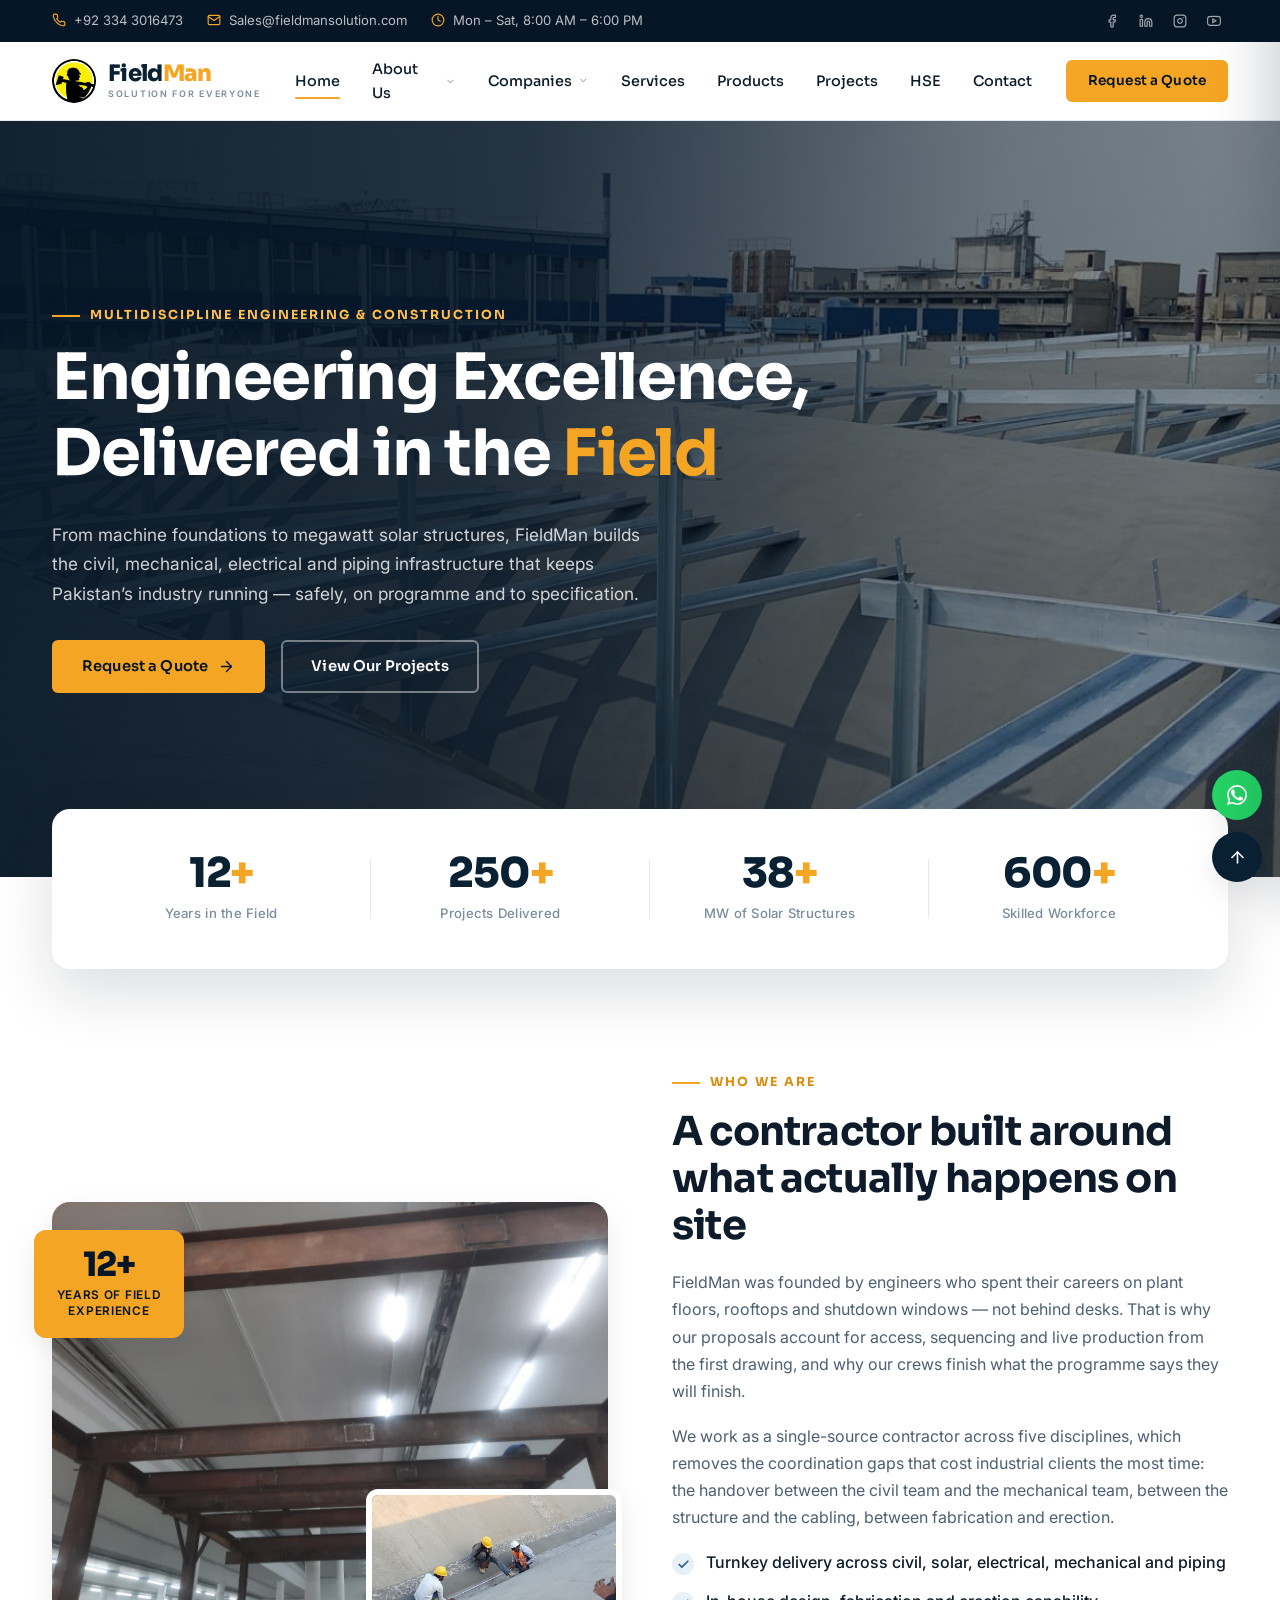
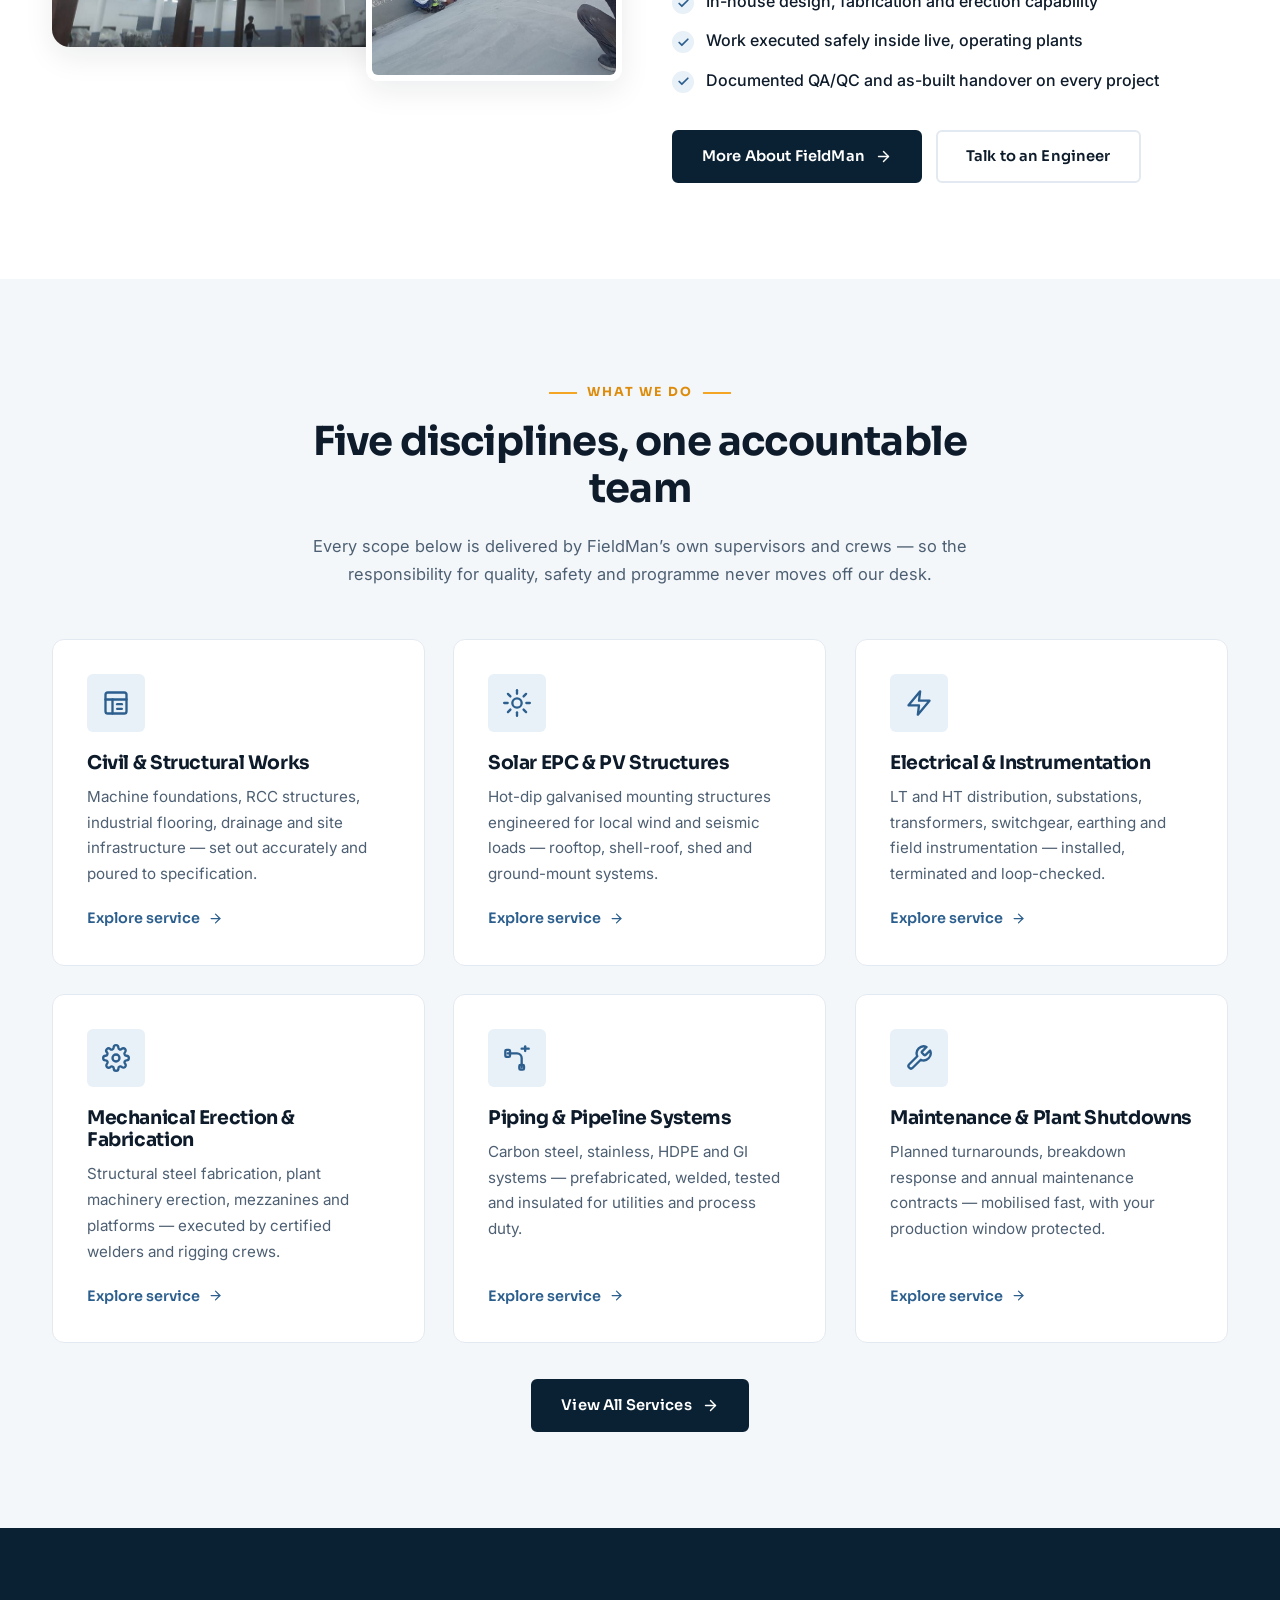
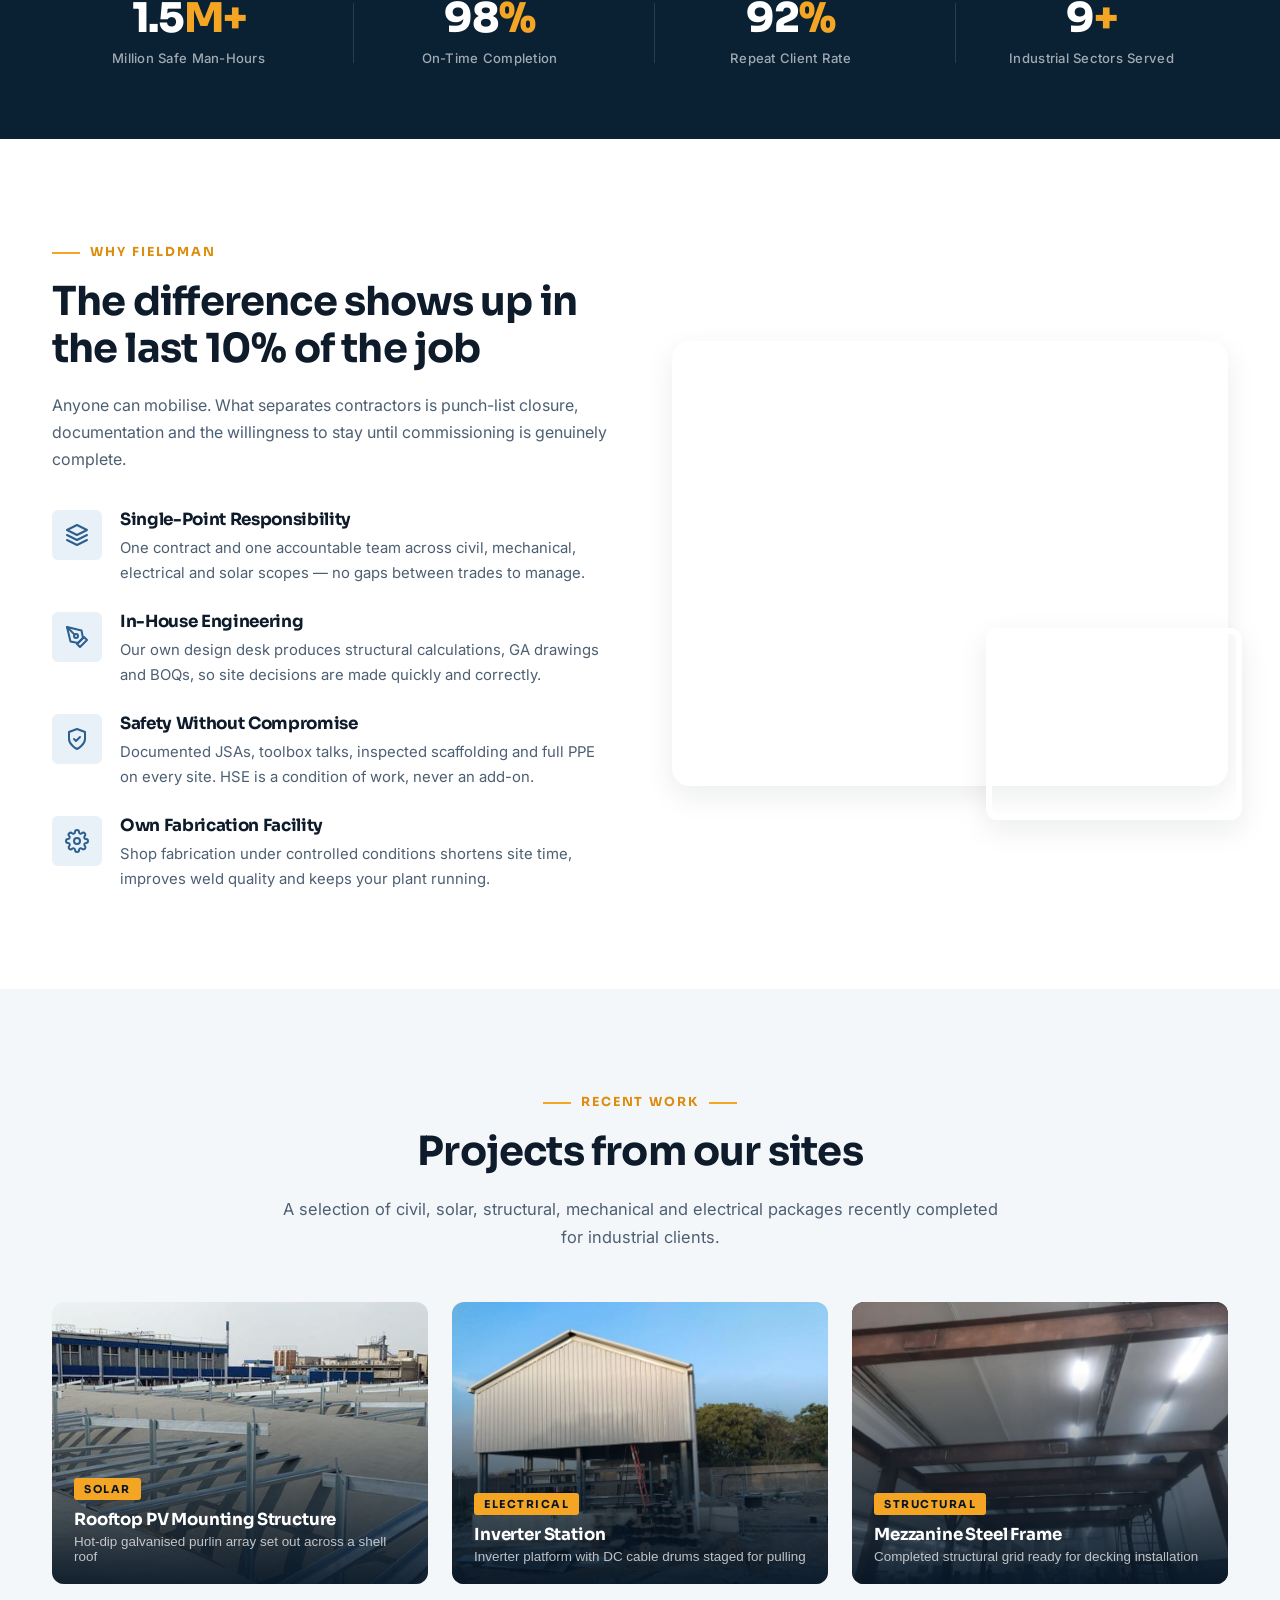
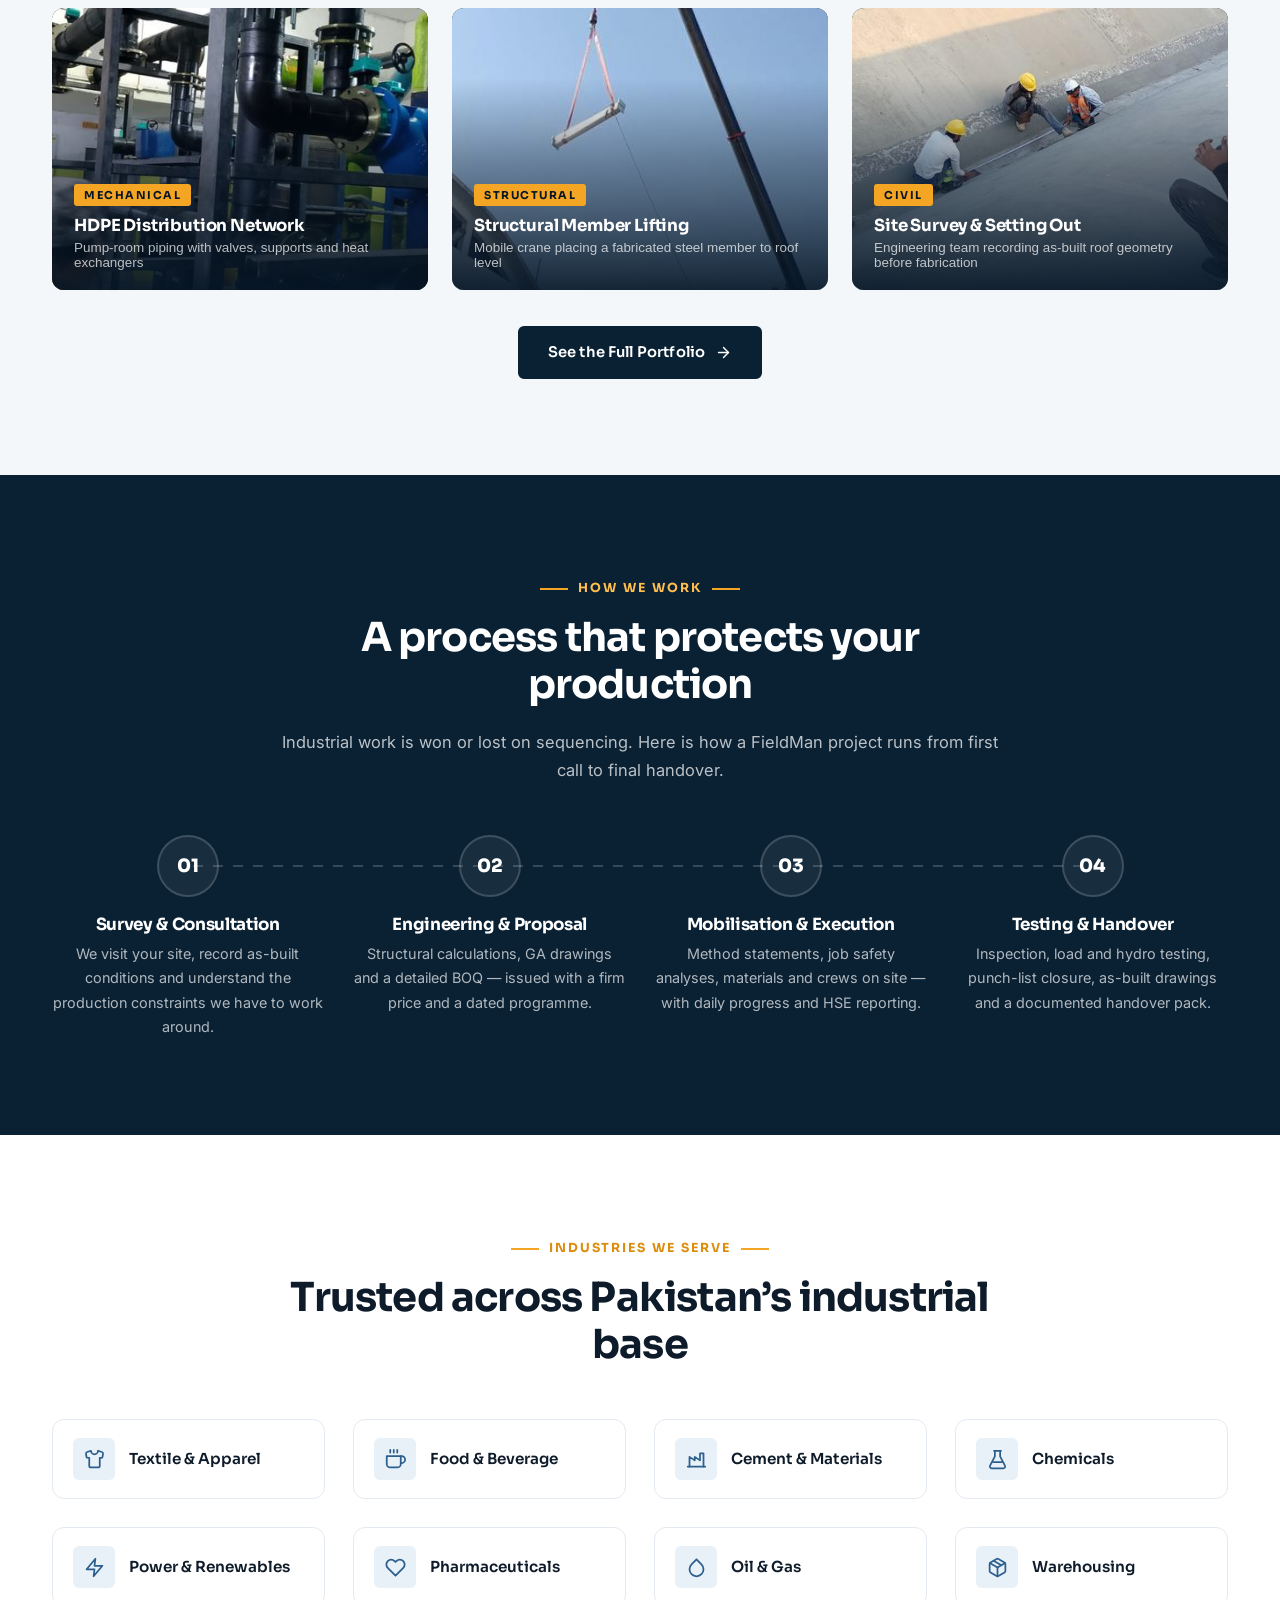
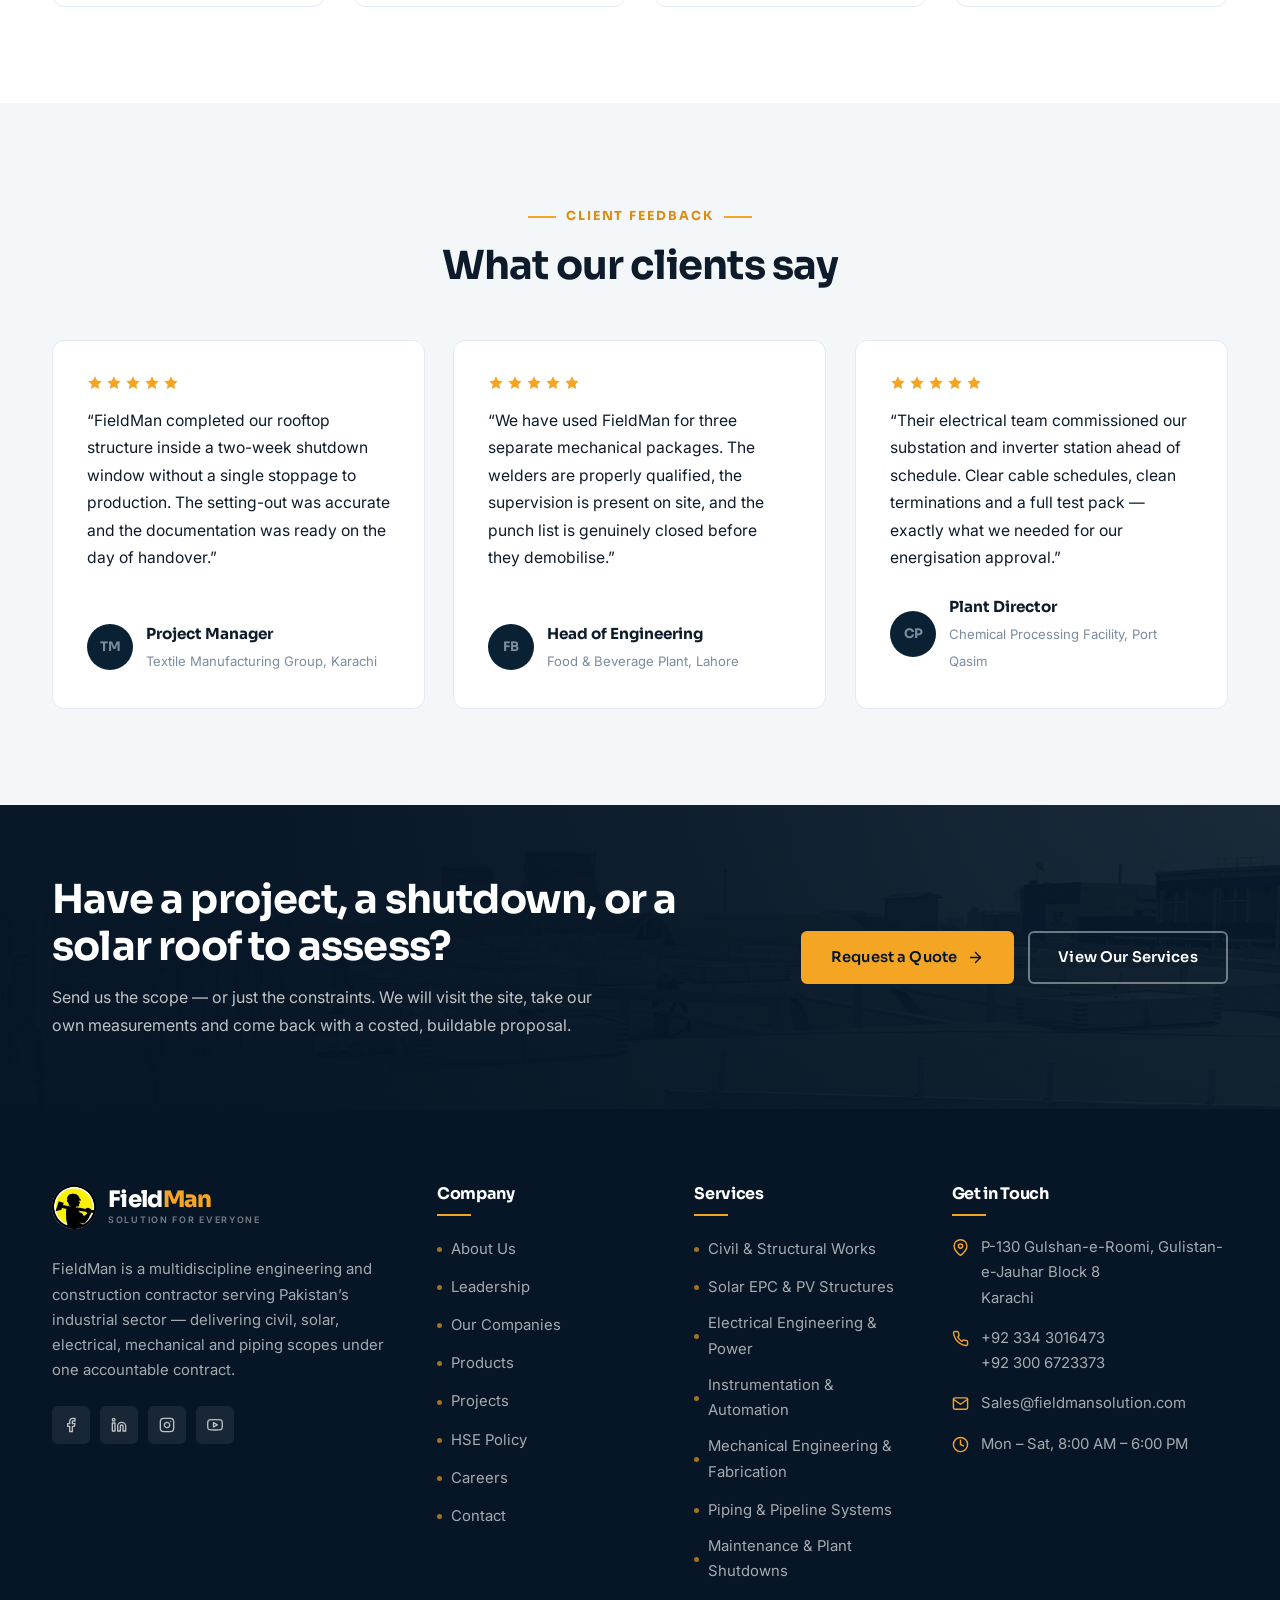
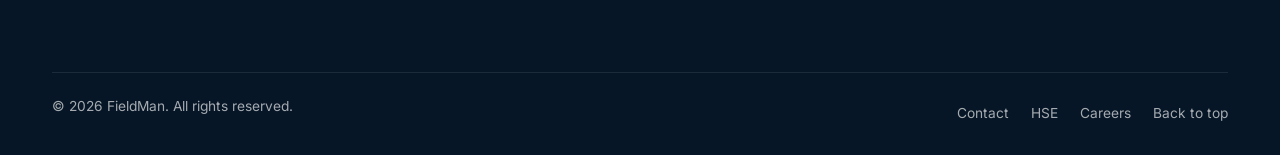
==== commit 67610d72: "updates" ====
--- a/index.html
+++ b/index.html
@@ -47,7 +47,7 @@
   </span>
 </a>
     <nav class="nav" aria-label="Main navigation">
-      <ul class="nav-list"><li><a class="nav-link" href="index.html" aria-current="page">Home</a></li><li class="has-dropdown"><a class="nav-link" href="about.html">About Us <svg class="caret" xmlns="http://www.w3.org/2000/svg" viewBox="0 0 24 24" fill="none" stroke="currentColor" stroke-width="2" stroke-linecap="round" stroke-linejoin="round" aria-hidden="true"><polyline points="6 9 12 15 18 9"/></svg></a><ul class="dropdown"><li><a href="about.html">Company Overview</a></li><li><a href="about.html#leadership">Leadership Team</a></li><li><a href="about.html#clients">Our Clients</a></li><li><a href="careers.html">Careers</a></li></ul></li><li class="has-dropdown"><a class="nav-link" href="companies.html">Companies <svg class="caret" xmlns="http://www.w3.org/2000/svg" viewBox="0 0 24 24" fill="none" stroke="currentColor" stroke-width="2" stroke-linecap="round" stroke-linejoin="round" aria-hidden="true"><polyline points="6 9 12 15 18 9"/></svg></a><ul class="dropdown"><li><a href="companies.html#fieldman-solution">Fieldman Solution</a></li><li><a href="companies.html#fieldman-tech">Fieldman Tech</a></li><li><a href="companies.html#egro-field">Egro Field</a></li></ul></li><li><a class="nav-link" href="services.html">Services</a></li><li><a class="nav-link" href="projects.html">Projects</a></li><li><a class="nav-link" href="hse.html">HSE</a></li><li><a class="nav-link" href="contact.html">Contact</a></li></ul>
+      <ul class="nav-list"><li><a class="nav-link" href="index.html" aria-current="page">Home</a></li><li class="has-dropdown"><a class="nav-link" href="about.html">About Us <svg class="caret" xmlns="http://www.w3.org/2000/svg" viewBox="0 0 24 24" fill="none" stroke="currentColor" stroke-width="2" stroke-linecap="round" stroke-linejoin="round" aria-hidden="true"><polyline points="6 9 12 15 18 9"/></svg></a><ul class="dropdown"><li><a href="about.html">Company Overview</a></li><li><a href="about.html#leadership">Leadership Team</a></li><li><a href="about.html#clients">Our Clients</a></li><li><a href="careers.html">Careers</a></li></ul></li><li class="has-dropdown"><a class="nav-link" href="companies.html">Companies <svg class="caret" xmlns="http://www.w3.org/2000/svg" viewBox="0 0 24 24" fill="none" stroke="currentColor" stroke-width="2" stroke-linecap="round" stroke-linejoin="round" aria-hidden="true"><polyline points="6 9 12 15 18 9"/></svg></a><ul class="dropdown"><li><a href="companies.html#fieldman-solution">Fieldman Solution</a></li><li><a href="companies.html#fieldman-tech">Fieldman Tech</a></li><li><a href="companies.html#egro-field">Egro Field</a></li></ul></li><li><a class="nav-link" href="services.html">Services</a></li><li><a class="nav-link" href="products.html">Products</a></li><li><a class="nav-link" href="projects.html">Projects</a></li><li><a class="nav-link" href="hse.html">HSE</a></li><li><a class="nav-link" href="contact.html">Contact</a></li></ul>
     </nav>
     <div class="header-cta">
       <a class="btn btn-primary btn-sm" href="contact.html#quote">Request a Quote</a>
@@ -70,7 +70,7 @@
 </a>
     <button class="mobile-close" type="button" aria-label="Close menu"><svg xmlns="http://www.w3.org/2000/svg" viewBox="0 0 24 24" fill="none" stroke="currentColor" stroke-width="2" stroke-linecap="round" stroke-linejoin="round" aria-hidden="true"><line x1="18" y1="6" x2="6" y2="18"/><line x1="6" y1="6" x2="18" y2="18"/></svg></button>
   </div>
-  <ul class="mobile-list"><li><a href="index.html" aria-current="page">Home</a></li><li><button class="mobile-sub-toggle" aria-expanded="false" aria-controls="msub-about">About Us <svg xmlns="http://www.w3.org/2000/svg" viewBox="0 0 24 24" fill="none" stroke="currentColor" stroke-width="2" stroke-linecap="round" stroke-linejoin="round" aria-hidden="true"><polyline points="6 9 12 15 18 9"/></svg></button><ul class="mobile-sub" id="msub-about"><li><a href="about.html">Overview</a></li><li><a href="about.html">Company Overview</a></li><li><a href="about.html#leadership">Leadership Team</a></li><li><a href="about.html#clients">Our Clients</a></li><li><a href="careers.html">Careers</a></li></ul></li><li><button class="mobile-sub-toggle" aria-expanded="false" aria-controls="msub-companies">Companies <svg xmlns="http://www.w3.org/2000/svg" viewBox="0 0 24 24" fill="none" stroke="currentColor" stroke-width="2" stroke-linecap="round" stroke-linejoin="round" aria-hidden="true"><polyline points="6 9 12 15 18 9"/></svg></button><ul class="mobile-sub" id="msub-companies"><li><a href="companies.html#fieldman-solution">Fieldman Solution</a></li><li><a href="companies.html#fieldman-tech">Fieldman Tech</a></li><li><a href="companies.html#egro-field">Egro Field</a></li></ul></li><li><a href="services.html">Services</a></li><li><a href="projects.html">Projects</a></li><li><a href="hse.html">HSE</a></li><li><a href="contact.html">Contact</a></li></ul>
+  <ul class="mobile-list"><li><a href="index.html" aria-current="page">Home</a></li><li><button class="mobile-sub-toggle" aria-expanded="false" aria-controls="msub-about">About Us <svg xmlns="http://www.w3.org/2000/svg" viewBox="0 0 24 24" fill="none" stroke="currentColor" stroke-width="2" stroke-linecap="round" stroke-linejoin="round" aria-hidden="true"><polyline points="6 9 12 15 18 9"/></svg></button><ul class="mobile-sub" id="msub-about"><li><a href="about.html">Overview</a></li><li><a href="about.html">Company Overview</a></li><li><a href="about.html#leadership">Leadership Team</a></li><li><a href="about.html#clients">Our Clients</a></li><li><a href="careers.html">Careers</a></li></ul></li><li><button class="mobile-sub-toggle" aria-expanded="false" aria-controls="msub-companies">Companies <svg xmlns="http://www.w3.org/2000/svg" viewBox="0 0 24 24" fill="none" stroke="currentColor" stroke-width="2" stroke-linecap="round" stroke-linejoin="round" aria-hidden="true"><polyline points="6 9 12 15 18 9"/></svg></button><ul class="mobile-sub" id="msub-companies"><li><a href="companies.html#fieldman-solution">Fieldman Solution</a></li><li><a href="companies.html#fieldman-tech">Fieldman Tech</a></li><li><a href="companies.html#egro-field">Egro Field</a></li></ul></li><li><a href="services.html">Services</a></li><li><a href="products.html">Products</a></li><li><a href="projects.html">Projects</a></li><li><a href="hse.html">HSE</a></li><li><a href="contact.html">Contact</a></li></ul>
   <a class="btn btn-primary btn-block" href="contact.html#quote">Request a Quote</a>
   <div class="mobile-contact">
     <a class="topbar-item" href="tel:+923343016473"><svg xmlns="http://www.w3.org/2000/svg" viewBox="0 0 24 24" fill="none" stroke="currentColor" stroke-width="2" stroke-linecap="round" stroke-linejoin="round" aria-hidden="true"><path d="M22 16.92v3a2 2 0 0 1-2.18 2 19.79 19.79 0 0 1-8.63-3.07 19.5 19.5 0 0 1-6-6 19.79 19.79 0 0 1-3.07-8.67A2 2 0 0 1 4.11 2h3a2 2 0 0 1 2 1.72 12.84 12.84 0 0 0 .7 2.81 2 2 0 0 1-.45 2.11L8.09 9.91a16 16 0 0 0 6 6l1.27-1.27a2 2 0 0 1 2.11-.45 12.84 12.84 0 0 0 2.81.7A2 2 0 0 1 22 16.92z"/></svg> +92 334 3016473</a>
@@ -464,6 +464,7 @@
           <li><a href="about.html">About Us</a></li>
           <li><a href="about.html#leadership">Leadership</a></li>
           <li><a href="companies.html">Our Companies</a></li>
+          <li><a href="products.html">Products</a></li>
           <li><a href="projects.html">Projects</a></li>
           <li><a href="hse.html">HSE Policy</a></li>
           <li><a href="careers.html">Careers</a></li>
--- a/assets/css/style.css
+++ b/assets/css/style.css
@@ -911,6 +911,68 @@
   .reveal { opacity: 1; transform: none; }
 }
 
+/* 12b. Product catalog ----------------------------------------------------- */
+.product-group { margin-bottom: 38px; }
+.product-group.is-hidden { display: none; }
+.product-group-head {
+  display: flex; align-items: baseline; justify-content: space-between; flex-wrap: wrap; gap: 8px 16px;
+  margin-bottom: 16px; padding-bottom: 12px; border-bottom: 1px solid var(--line);
+}
+.product-group-head h3 { margin: 0; font-size: 1.15rem; }
+.product-group-head .product-group-link {
+  display: inline-flex; align-items: center; gap: 6px;
+  font-family: var(--font-head); font-size: .82rem; font-weight: 600; color: var(--steel-500);
+}
+.product-group-head .product-group-link:hover { color: var(--amber-600); }
+.product-group-head .product-group-link svg { width: 13px; height: 13px; }
+
+.product-grid { display: grid; grid-template-columns: repeat(4, 1fr); gap: 12px; }
+.product-item {
+  text-align: left; background: #fff; border: 1px solid var(--line); border-radius: var(--radius);
+  padding: 14px 16px; cursor: pointer; width: 100%; font-family: var(--font-body);
+  transition: border-color .2s var(--ease), box-shadow .2s var(--ease), transform .2s var(--ease);
+}
+.product-item:hover { border-color: var(--steel-500); transform: translateY(-2px); box-shadow: var(--shadow-sm); }
+.product-item.is-active { border-color: var(--amber-500); background: var(--steel-100); }
+.product-item-icon {
+  width: 38px; height: 38px; border-radius: var(--radius-sm);
+  background: var(--steel-100); color: var(--steel-500);
+  display: grid; place-items: center; margin-bottom: 12px; flex: none;
+  transition: background .25s var(--ease), color .25s var(--ease);
+}
+.product-item-icon svg { width: 19px; height: 19px; }
+.product-item:hover .product-item-icon,
+.product-item.is-active .product-item-icon { background: var(--amber-500); color: var(--navy-900); }
+.product-item h4 {
+  margin: 0 0 4px; font-size: .92rem; line-height: 1.3;
+  color: var(--ink); font-family: var(--font-head); font-weight: 700;
+}
+.product-item p { margin: 0; font-size: .8rem; line-height: 1.5; color: var(--muted); }
+
+.product-detail {
+  margin-top: clamp(32px, 4vw, 54px); background: var(--navy-900); color: rgba(255, 255, 255, .86);
+  border-radius: var(--radius-lg); padding: clamp(26px, 3vw, 44px);
+  scroll-margin-top: calc(var(--header-h) + 20px);
+}
+.product-detail-inner { display: flex; gap: 22px; align-items: flex-start; }
+.product-detail-icon {
+  width: 64px; height: 64px; border-radius: var(--radius); flex: none;
+  background: rgba(245, 165, 36, .14); color: var(--amber-400);
+  display: grid; place-items: center;
+}
+.product-detail-icon svg { width: 30px; height: 30px; }
+.product-detail .eyebrow { color: var(--amber-400); }
+.product-detail .eyebrow::before { background: var(--amber-400); }
+.product-detail h3 { color: #fff; font-size: clamp(1.3rem, 2.2vw, 1.75rem); margin-bottom: 8px; }
+.product-detail-brand {
+  display: inline-flex; align-items: center; gap: 8px; margin-bottom: 18px;
+  font-family: var(--font-head); font-weight: 600; font-size: .88rem; color: var(--amber-400);
+}
+.product-detail-brand a { color: var(--amber-400); }
+.product-detail-brand a:hover { color: #fff; }
+.product-detail p { color: rgba(255, 255, 255, .76); }
+.product-detail-empty { color: rgba(255, 255, 255, .55); font-style: italic; margin: 0; }
+
 /* 13. Responsive ---------------------------------------------------------- */
 @media (max-width: 1080px) {
   .nav, .header-cta .btn { display: none; }
@@ -922,6 +984,7 @@
   .grid-4 { grid-template-columns: repeat(2, 1fr); }
   .grid-3 { grid-template-columns: repeat(2, 1fr); }
   .projects-grid { grid-template-columns: repeat(2, 1fr); }
+  .product-grid { grid-template-columns: repeat(2, 1fr); }
   .process { grid-template-columns: repeat(2, 1fr); row-gap: 34px; }
   .process::before { display: none; }
   .split { grid-template-columns: 1fr; gap: 42px; }
@@ -948,6 +1011,8 @@
   :root { --header-h: 68px; }
   .grid-4, .grid-3, .grid-2 { grid-template-columns: 1fr; }
   .projects-grid { grid-template-columns: 1fr; }
+  .product-grid { grid-template-columns: 1fr; }
+  .product-detail-inner { flex-direction: column; }
   .process { grid-template-columns: 1fr; }
   .footer-grid { grid-template-columns: 1fr; }
   .brand-mark { width: 44px; height: 44px; border-radius: 50%; object-fit: cover; display: block; }
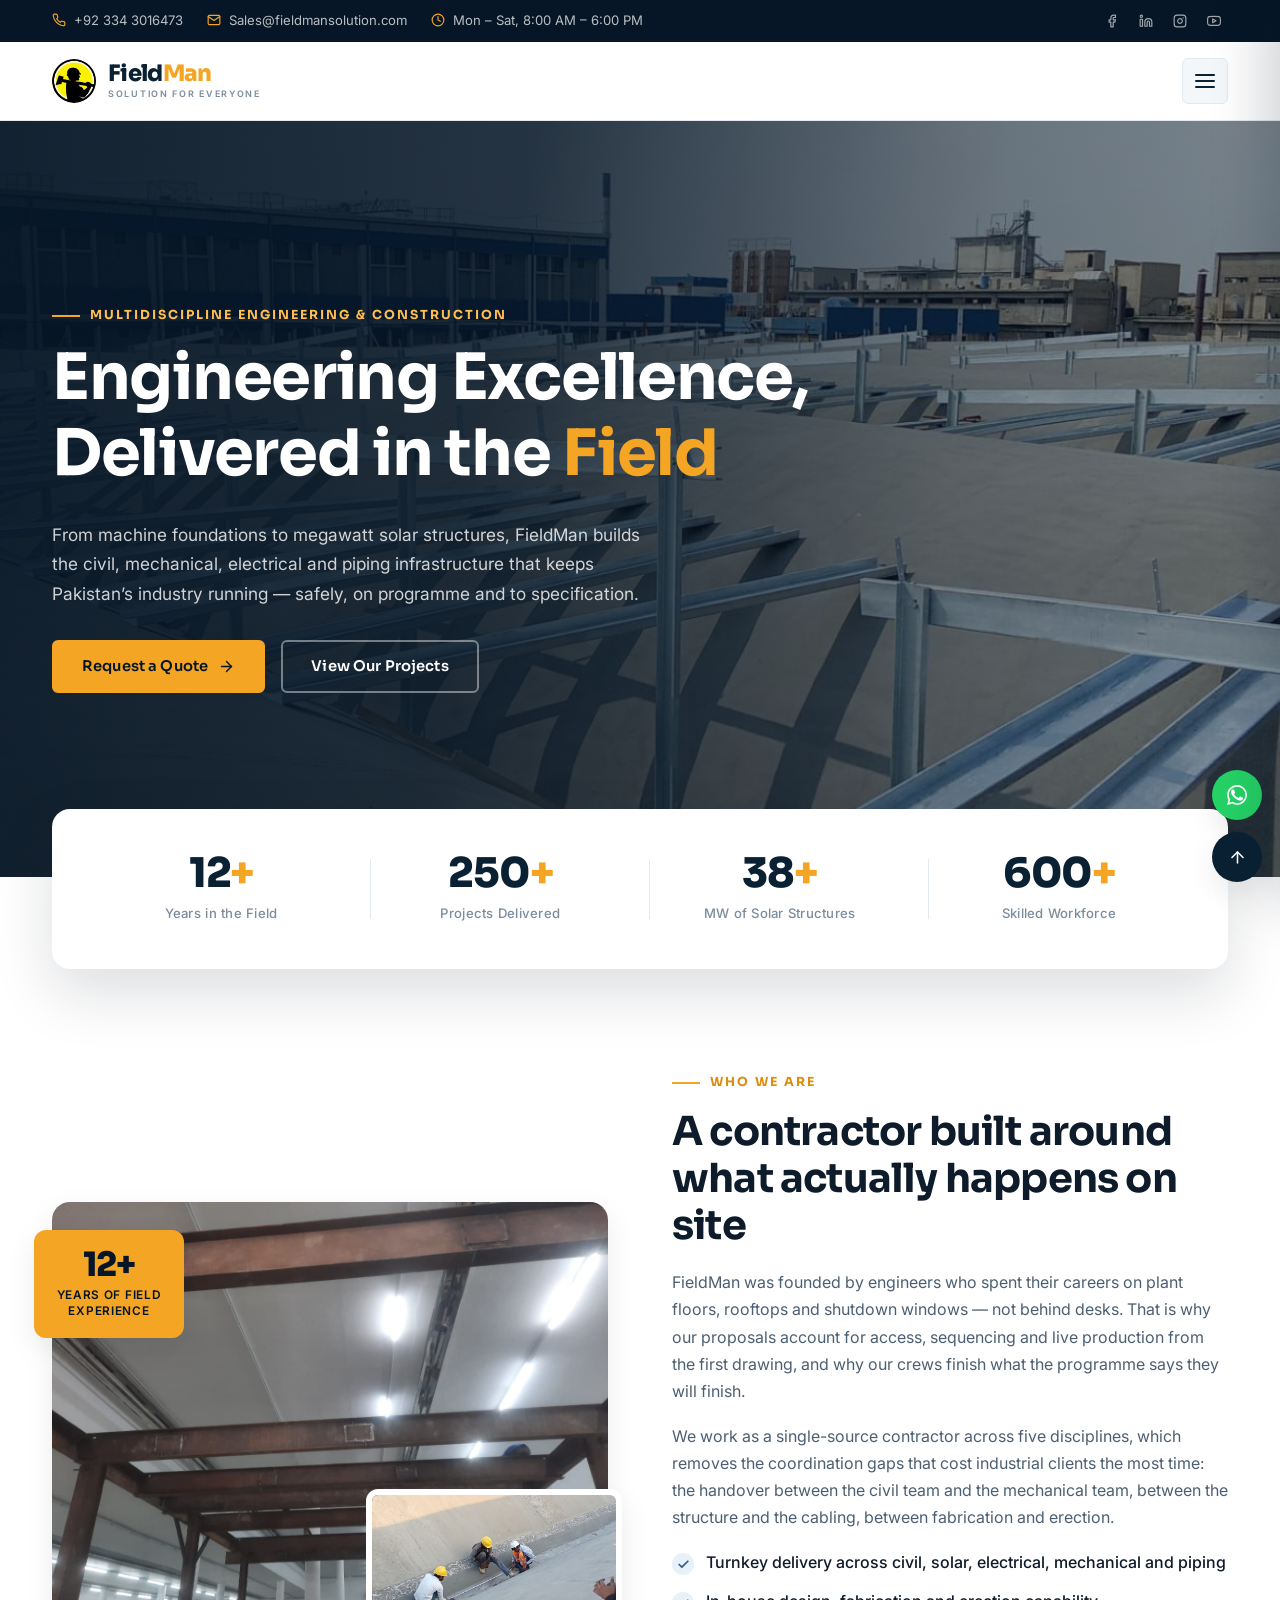
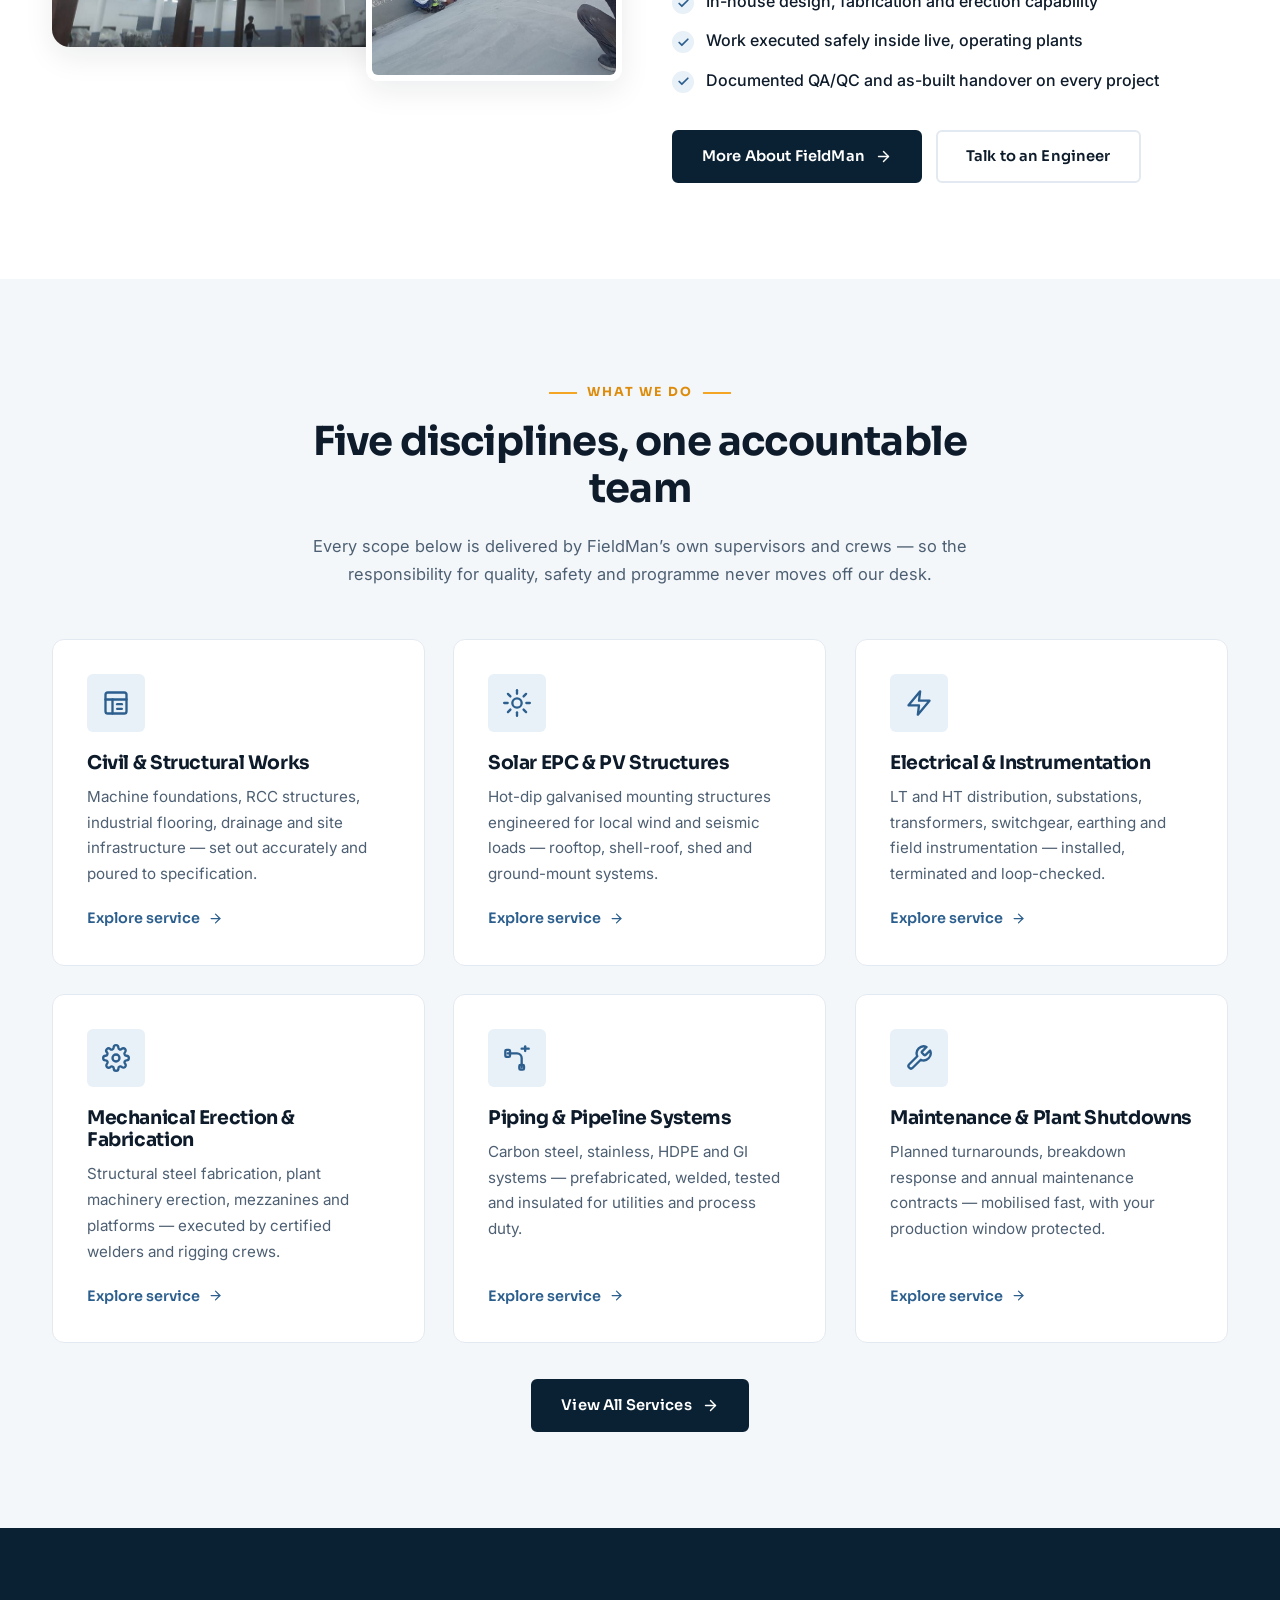
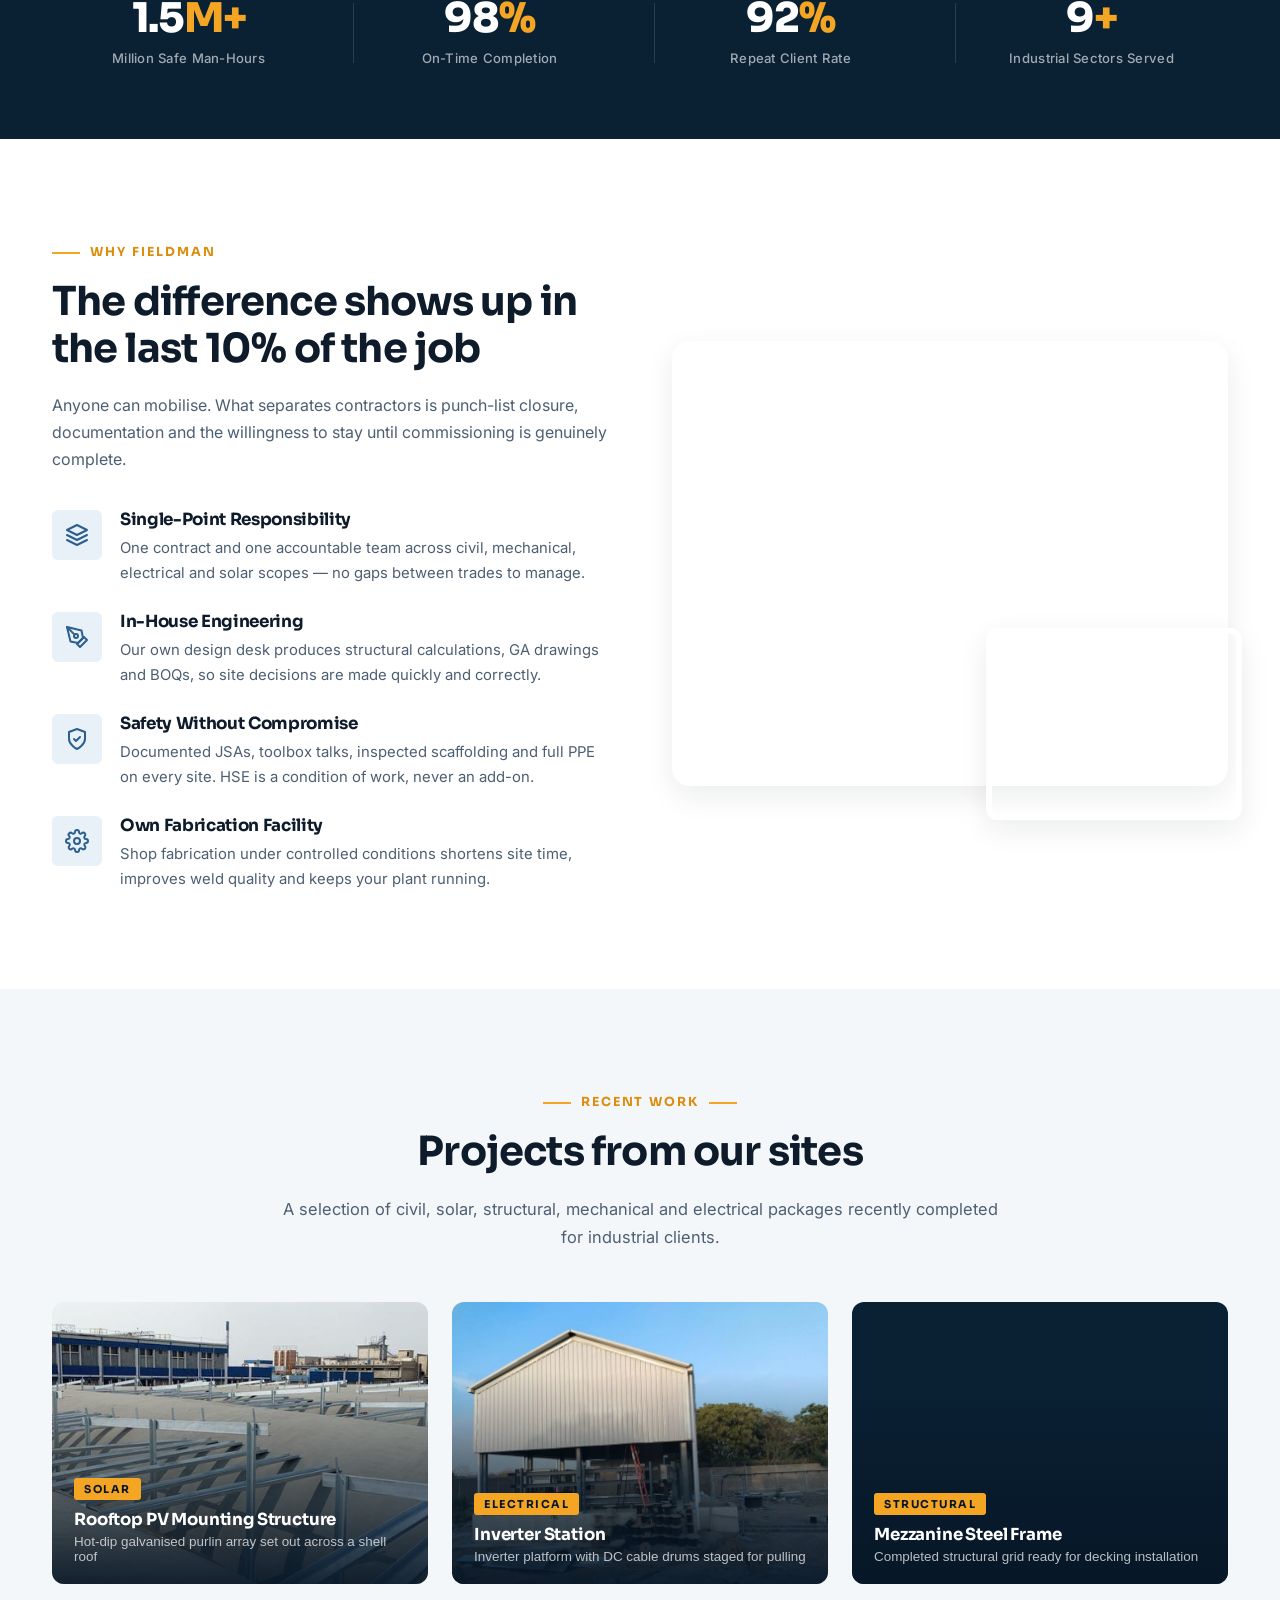
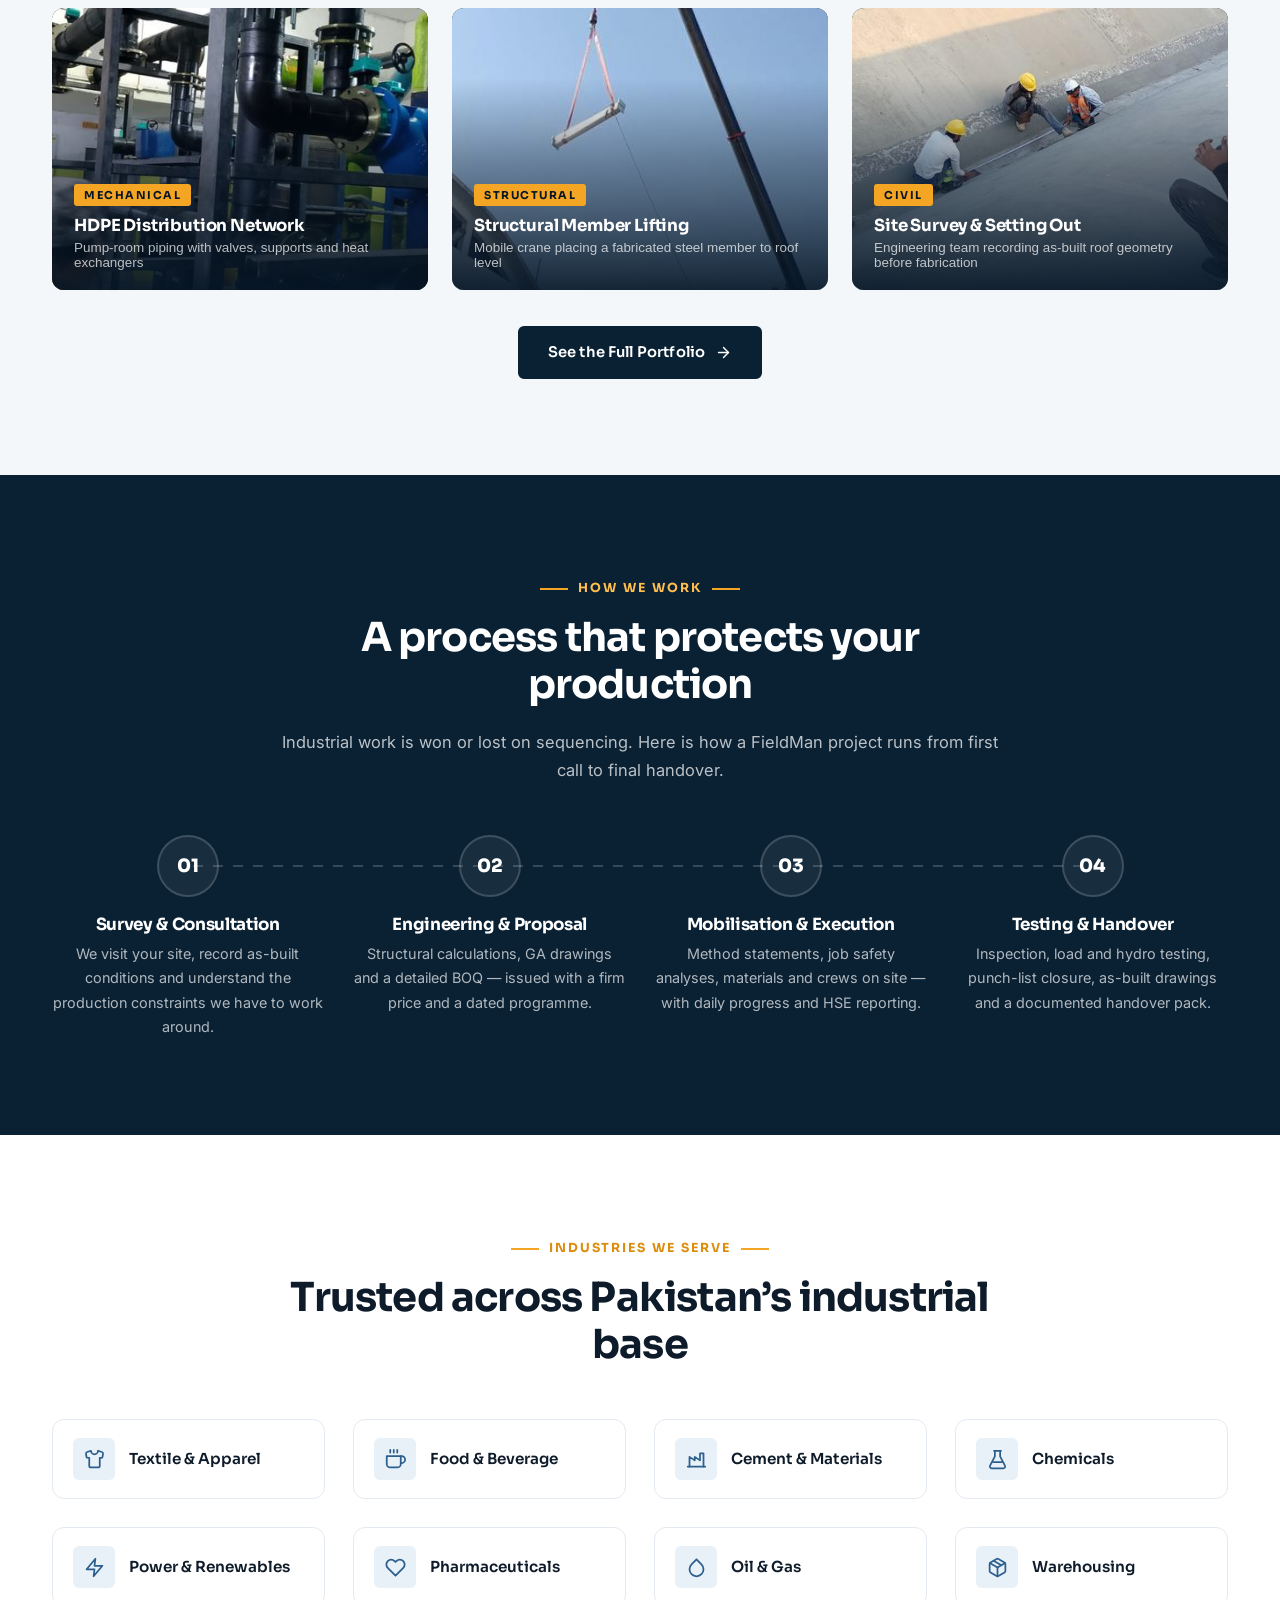
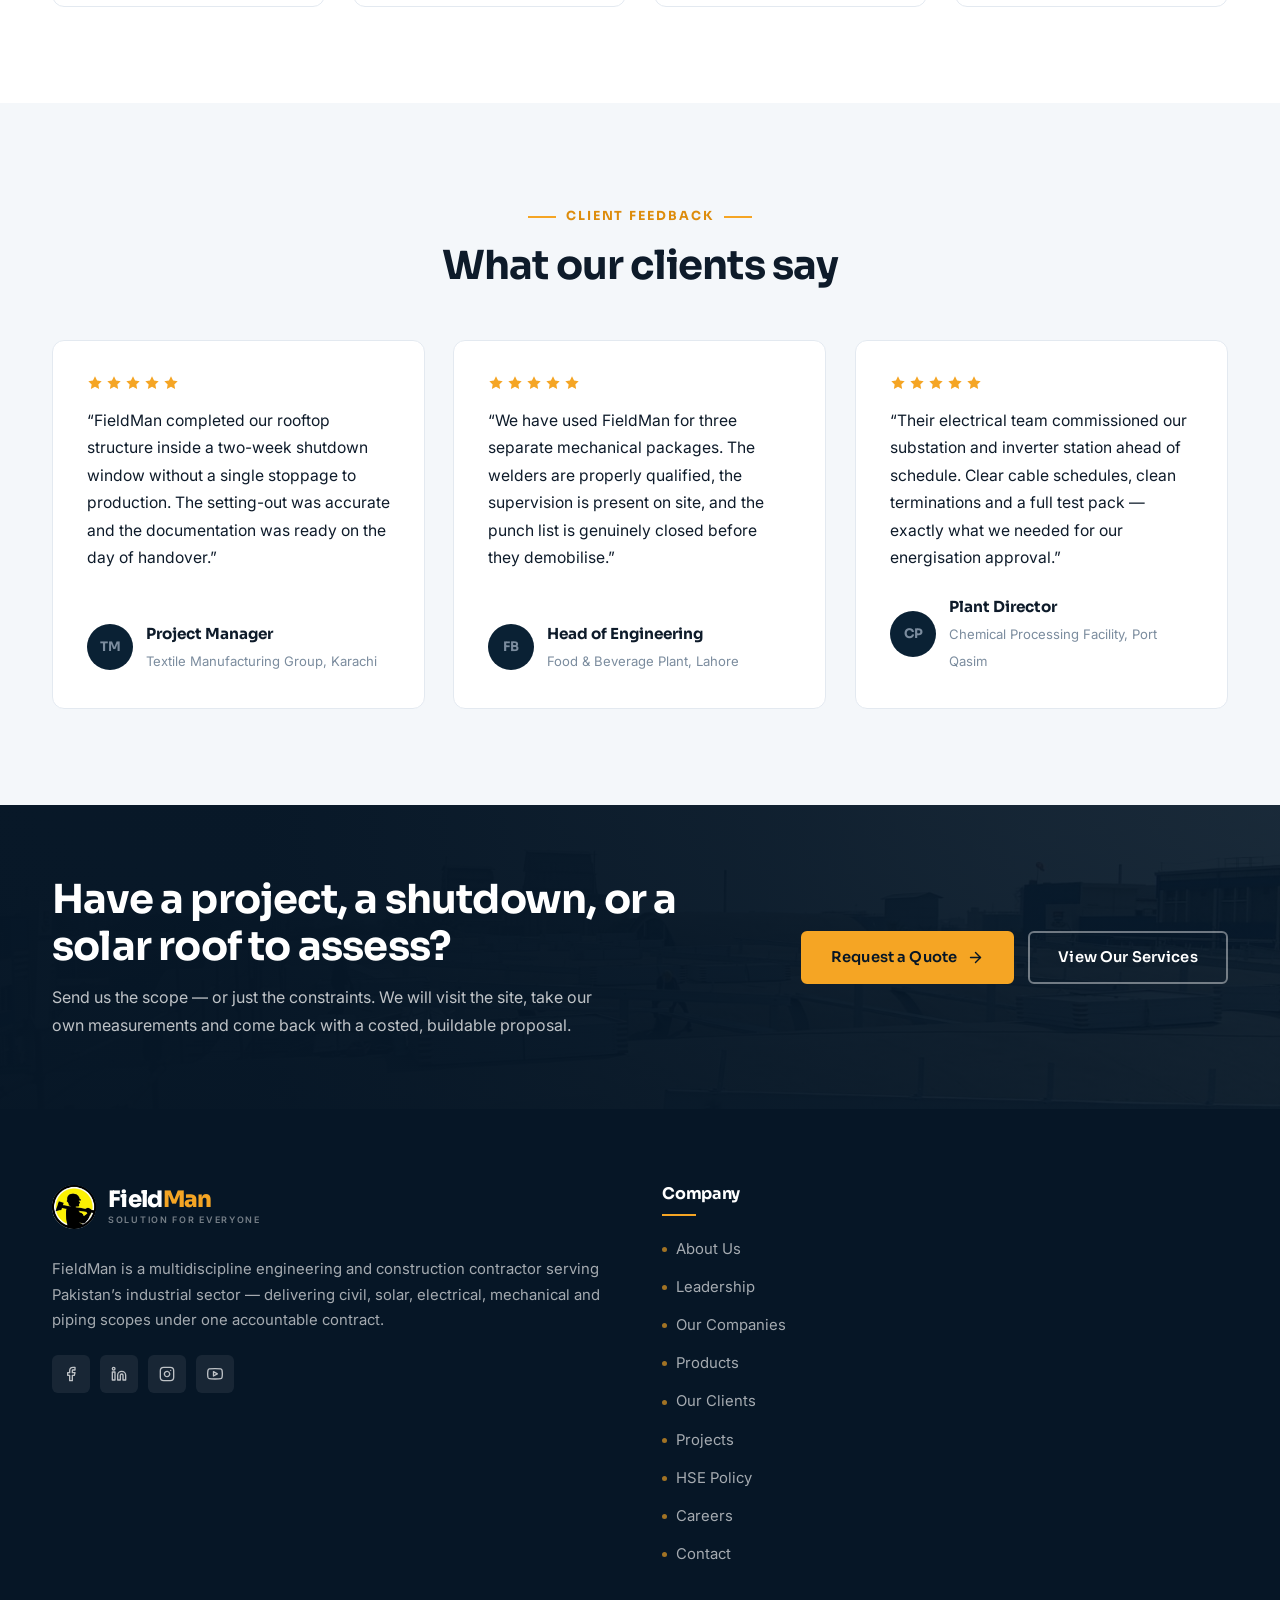
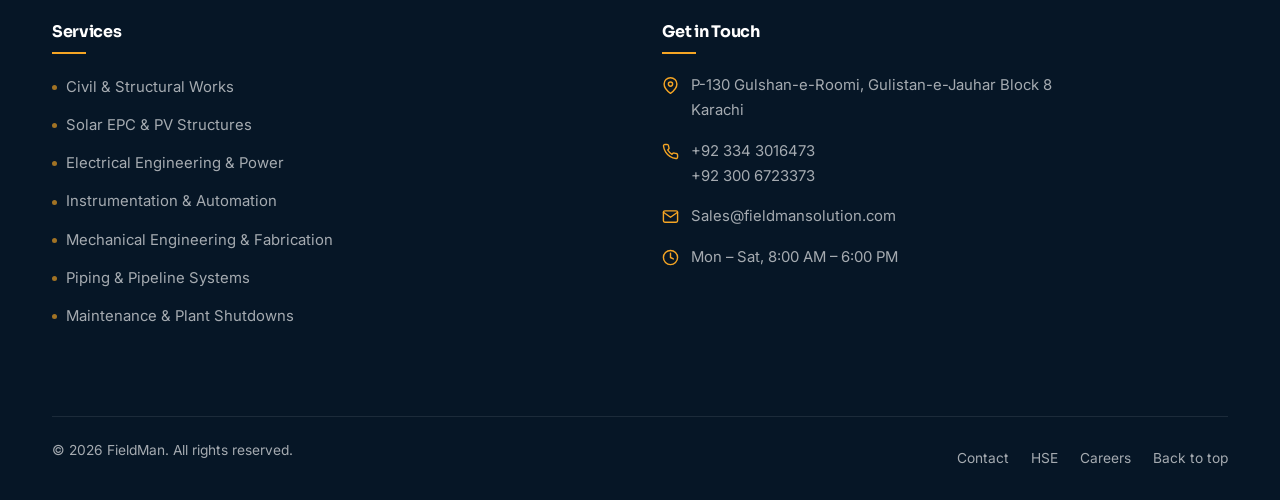
==== commit 43afb1c1: "products updates" ====
--- a/index.html
+++ b/index.html
@@ -47,7 +47,7 @@
   </span>
 </a>
     <nav class="nav" aria-label="Main navigation">
-      <ul class="nav-list"><li><a class="nav-link" href="index.html" aria-current="page">Home</a></li><li class="has-dropdown"><a class="nav-link" href="about.html">About Us <svg class="caret" xmlns="http://www.w3.org/2000/svg" viewBox="0 0 24 24" fill="none" stroke="currentColor" stroke-width="2" stroke-linecap="round" stroke-linejoin="round" aria-hidden="true"><polyline points="6 9 12 15 18 9"/></svg></a><ul class="dropdown"><li><a href="about.html">Company Overview</a></li><li><a href="about.html#leadership">Leadership Team</a></li><li><a href="about.html#clients">Our Clients</a></li><li><a href="careers.html">Careers</a></li></ul></li><li class="has-dropdown"><a class="nav-link" href="companies.html">Companies <svg class="caret" xmlns="http://www.w3.org/2000/svg" viewBox="0 0 24 24" fill="none" stroke="currentColor" stroke-width="2" stroke-linecap="round" stroke-linejoin="round" aria-hidden="true"><polyline points="6 9 12 15 18 9"/></svg></a><ul class="dropdown"><li><a href="companies.html#fieldman-solution">Fieldman Solution</a></li><li><a href="companies.html#fieldman-tech">Fieldman Tech</a></li><li><a href="companies.html#egro-field">Egro Field</a></li></ul></li><li><a class="nav-link" href="services.html">Services</a></li><li><a class="nav-link" href="products.html">Products</a></li><li><a class="nav-link" href="projects.html">Projects</a></li><li><a class="nav-link" href="hse.html">HSE</a></li><li><a class="nav-link" href="contact.html">Contact</a></li></ul>
+      <ul class="nav-list"><li><a class="nav-link" href="index.html" aria-current="page">Home</a></li><li class="has-dropdown"><a class="nav-link" href="about.html">About Us <svg class="caret" xmlns="http://www.w3.org/2000/svg" viewBox="0 0 24 24" fill="none" stroke="currentColor" stroke-width="2" stroke-linecap="round" stroke-linejoin="round" aria-hidden="true"><polyline points="6 9 12 15 18 9"/></svg></a><ul class="dropdown"><li><a href="about.html">Company Overview</a></li><li><a href="about.html#leadership">Leadership Team</a></li><li><a href="clients.html">Our Clients</a></li><li><a href="careers.html">Careers</a></li></ul></li><li class="has-dropdown"><a class="nav-link" href="companies.html">Companies <svg class="caret" xmlns="http://www.w3.org/2000/svg" viewBox="0 0 24 24" fill="none" stroke="currentColor" stroke-width="2" stroke-linecap="round" stroke-linejoin="round" aria-hidden="true"><polyline points="6 9 12 15 18 9"/></svg></a><ul class="dropdown"><li><a href="companies.html#fieldman-solution">Fieldman Solution</a></li><li><a href="companies.html#fieldman-tech">Fieldman Tech</a></li><li><a href="companies.html#agro-field">Agro Field</a></li></ul></li><li><a class="nav-link" href="services.html">Services</a></li><li><a class="nav-link" href="products.html">Products</a></li><li><a class="nav-link" href="projects.html">Projects</a></li><li><a class="nav-link" href="hse.html">HSE</a></li><li><a class="nav-link" href="contact.html">Contact</a></li></ul>
     </nav>
     <div class="header-cta">
       <a class="btn btn-primary btn-sm" href="contact.html#quote">Request a Quote</a>
@@ -70,7 +70,7 @@
 </a>
     <button class="mobile-close" type="button" aria-label="Close menu"><svg xmlns="http://www.w3.org/2000/svg" viewBox="0 0 24 24" fill="none" stroke="currentColor" stroke-width="2" stroke-linecap="round" stroke-linejoin="round" aria-hidden="true"><line x1="18" y1="6" x2="6" y2="18"/><line x1="6" y1="6" x2="18" y2="18"/></svg></button>
   </div>
-  <ul class="mobile-list"><li><a href="index.html" aria-current="page">Home</a></li><li><button class="mobile-sub-toggle" aria-expanded="false" aria-controls="msub-about">About Us <svg xmlns="http://www.w3.org/2000/svg" viewBox="0 0 24 24" fill="none" stroke="currentColor" stroke-width="2" stroke-linecap="round" stroke-linejoin="round" aria-hidden="true"><polyline points="6 9 12 15 18 9"/></svg></button><ul class="mobile-sub" id="msub-about"><li><a href="about.html">Overview</a></li><li><a href="about.html">Company Overview</a></li><li><a href="about.html#leadership">Leadership Team</a></li><li><a href="about.html#clients">Our Clients</a></li><li><a href="careers.html">Careers</a></li></ul></li><li><button class="mobile-sub-toggle" aria-expanded="false" aria-controls="msub-companies">Companies <svg xmlns="http://www.w3.org/2000/svg" viewBox="0 0 24 24" fill="none" stroke="currentColor" stroke-width="2" stroke-linecap="round" stroke-linejoin="round" aria-hidden="true"><polyline points="6 9 12 15 18 9"/></svg></button><ul class="mobile-sub" id="msub-companies"><li><a href="companies.html#fieldman-solution">Fieldman Solution</a></li><li><a href="companies.html#fieldman-tech">Fieldman Tech</a></li><li><a href="companies.html#egro-field">Egro Field</a></li></ul></li><li><a href="services.html">Services</a></li><li><a href="products.html">Products</a></li><li><a href="projects.html">Projects</a></li><li><a href="hse.html">HSE</a></li><li><a href="contact.html">Contact</a></li></ul>
+  <ul class="mobile-list"><li><a href="index.html" aria-current="page">Home</a></li><li><button class="mobile-sub-toggle" aria-expanded="false" aria-controls="msub-about">About Us <svg xmlns="http://www.w3.org/2000/svg" viewBox="0 0 24 24" fill="none" stroke="currentColor" stroke-width="2" stroke-linecap="round" stroke-linejoin="round" aria-hidden="true"><polyline points="6 9 12 15 18 9"/></svg></button><ul class="mobile-sub" id="msub-about"><li><a href="about.html">Overview</a></li><li><a href="about.html">Company Overview</a></li><li><a href="about.html#leadership">Leadership Team</a></li><li><a href="clients.html">Our Clients</a></li><li><a href="careers.html">Careers</a></li></ul></li><li><button class="mobile-sub-toggle" aria-expanded="false" aria-controls="msub-companies">Companies <svg xmlns="http://www.w3.org/2000/svg" viewBox="0 0 24 24" fill="none" stroke="currentColor" stroke-width="2" stroke-linecap="round" stroke-linejoin="round" aria-hidden="true"><polyline points="6 9 12 15 18 9"/></svg></button><ul class="mobile-sub" id="msub-companies"><li><a href="companies.html#fieldman-solution">Fieldman Solution</a></li><li><a href="companies.html#fieldman-tech">Fieldman Tech</a></li><li><a href="companies.html#agro-field">Agro Field</a></li></ul></li><li><a href="services.html">Services</a></li><li><a href="products.html">Products</a></li><li><a href="projects.html">Projects</a></li><li><a href="hse.html">HSE</a></li><li><a href="contact.html">Contact</a></li></ul>
   <a class="btn btn-primary btn-block" href="contact.html#quote">Request a Quote</a>
   <div class="mobile-contact">
     <a class="topbar-item" href="tel:+923343016473"><svg xmlns="http://www.w3.org/2000/svg" viewBox="0 0 24 24" fill="none" stroke="currentColor" stroke-width="2" stroke-linecap="round" stroke-linejoin="round" aria-hidden="true"><path d="M22 16.92v3a2 2 0 0 1-2.18 2 19.79 19.79 0 0 1-8.63-3.07 19.5 19.5 0 0 1-6-6 19.79 19.79 0 0 1-3.07-8.67A2 2 0 0 1 4.11 2h3a2 2 0 0 1 2 1.72 12.84 12.84 0 0 0 .7 2.81 2 2 0 0 1-.45 2.11L8.09 9.91a16 16 0 0 0 6 6l1.27-1.27a2 2 0 0 1 2.11-.45 12.84 12.84 0 0 0 2.81.7A2 2 0 0 1 22 16.92z"/></svg> +92 334 3016473</a>
@@ -465,6 +465,7 @@
           <li><a href="about.html#leadership">Leadership</a></li>
           <li><a href="companies.html">Our Companies</a></li>
           <li><a href="products.html">Products</a></li>
+          <li><a href="clients.html">Our Clients</a></li>
           <li><a href="projects.html">Projects</a></li>
           <li><a href="hse.html">HSE Policy</a></li>
           <li><a href="careers.html">Careers</a></li>
--- a/assets/css/style.css
+++ b/assets/css/style.css
@@ -58,6 +58,7 @@
 
 /* 2. Base & reset -------------------------------------------------------- */
 *, *::before, *::after { box-sizing: border-box; }
+[hidden] { display: none !important; }
 
 html {
   scroll-behavior: smooth;
@@ -270,7 +271,7 @@
 .nav-list { display: flex; align-items: center; gap: 4px; list-style: none; margin: 0; padding: 0; }
 .nav-list li { margin: 0; position: relative; }
 .nav-link {
-  display: inline-flex; align-items: center; gap: 6px;
+  display: inline-flex; align-items: center; gap: 6px; white-space: nowrap;
   font-family: var(--font-head); font-size: .9rem; font-weight: 500;
   color: var(--ink); padding: 12px 14px; border-radius: var(--radius-sm);
   position: relative;
@@ -576,6 +577,21 @@
   transition: color .24s var(--ease), border-color .24s var(--ease), transform .24s var(--ease);
 }
 .client:hover { color: var(--navy-800); border-color: var(--steel-500); transform: translateY(-3px); }
+
+/* Client logo grid */
+.clients-grid { display: grid; grid-template-columns: repeat(4, 1fr); gap: 20px; }
+.client-logo-card {
+  background: #fff; border: 1px solid var(--line); border-radius: var(--radius);
+  padding: 26px 20px; display: flex; flex-direction: column; align-items: center;
+  justify-content: center; gap: 16px; text-align: center;
+  transition: border-color .24s var(--ease), box-shadow .24s var(--ease), transform .24s var(--ease);
+}
+.client-logo-card:hover { border-color: var(--steel-500); box-shadow: var(--shadow-sm); transform: translateY(-3px); }
+.client-logo-card img { width: 100%; height: 64px; object-fit: contain; }
+.client-logo-card span {
+  font-family: var(--font-head); font-weight: 600; font-size: .82rem;
+  color: var(--body); letter-spacing: .01em;
+}
 
 /* 8. Projects & lightbox -------------------------------------------------- */
 .filters {
@@ -943,24 +959,38 @@
 .product-item-icon svg { width: 19px; height: 19px; }
 .product-item:hover .product-item-icon,
 .product-item.is-active .product-item-icon { background: var(--amber-500); color: var(--navy-900); }
+.product-item-photo {
+  width: 100%; aspect-ratio: 4 / 3; border-radius: var(--radius-sm); overflow: hidden;
+  margin-bottom: 12px; background: #fff; border: 1px solid var(--line); flex: none;
+}
+.product-item-photo img { width: 100%; height: 100%; object-fit: contain; padding: 8px; }
 .product-item h4 {
   margin: 0 0 4px; font-size: .92rem; line-height: 1.3;
   color: var(--ink); font-family: var(--font-head); font-weight: 700;
 }
 .product-item p { margin: 0; font-size: .8rem; line-height: 1.5; color: var(--muted); }
+
+.product-subhead {
+  margin: 26px 0 14px; font-family: var(--font-head); font-size: .8rem; font-weight: 700;
+  text-transform: uppercase; letter-spacing: .08em; color: var(--muted);
+}
+.product-group > .product-subhead:first-of-type { margin-top: 0; }
 
 .product-detail {
   margin-top: clamp(32px, 4vw, 54px); background: var(--navy-900); color: rgba(255, 255, 255, .86);
   border-radius: var(--radius-lg); padding: clamp(26px, 3vw, 44px);
   scroll-margin-top: calc(var(--header-h) + 20px);
 }
-.product-detail-inner { display: flex; gap: 22px; align-items: flex-start; }
+.product-detail-inner { display: flex; gap: 26px; align-items: flex-start; }
+.product-detail-icon, .product-detail-photo {
+  width: 108px; height: 108px; border-radius: var(--radius); flex: none;
+}
 .product-detail-icon {
-  width: 64px; height: 64px; border-radius: var(--radius); flex: none;
   background: rgba(245, 165, 36, .14); color: var(--amber-400);
   display: grid; place-items: center;
 }
-.product-detail-icon svg { width: 30px; height: 30px; }
+.product-detail-icon svg { width: 46px; height: 46px; }
+.product-detail-photo { background: #fff; object-fit: contain; padding: 12px; }
 .product-detail .eyebrow { color: var(--amber-400); }
 .product-detail .eyebrow::before { background: var(--amber-400); }
 .product-detail h3 { color: #fff; font-size: clamp(1.3rem, 2.2vw, 1.75rem); margin-bottom: 8px; }
@@ -974,7 +1004,7 @@
 .product-detail-empty { color: rgba(255, 255, 255, .55); font-style: italic; margin: 0; }
 
 /* 13. Responsive ---------------------------------------------------------- */
-@media (max-width: 1080px) {
+@media (max-width: 1320px) {
   .nav, .header-cta .btn { display: none; }
   .burger { display: grid; }
   .footer-grid { grid-template-columns: 1fr 1fr; }
@@ -985,6 +1015,7 @@
   .grid-3 { grid-template-columns: repeat(2, 1fr); }
   .projects-grid { grid-template-columns: repeat(2, 1fr); }
   .product-grid { grid-template-columns: repeat(2, 1fr); }
+  .clients-grid { grid-template-columns: repeat(2, 1fr); }
   .process { grid-template-columns: repeat(2, 1fr); row-gap: 34px; }
   .process::before { display: none; }
   .split { grid-template-columns: 1fr; gap: 42px; }
@@ -1012,6 +1043,7 @@
   .grid-4, .grid-3, .grid-2 { grid-template-columns: 1fr; }
   .projects-grid { grid-template-columns: 1fr; }
   .product-grid { grid-template-columns: 1fr; }
+  .clients-grid { grid-template-columns: 1fr; }
   .product-detail-inner { flex-direction: column; }
   .process { grid-template-columns: 1fr; }
   .footer-grid { grid-template-columns: 1fr; }
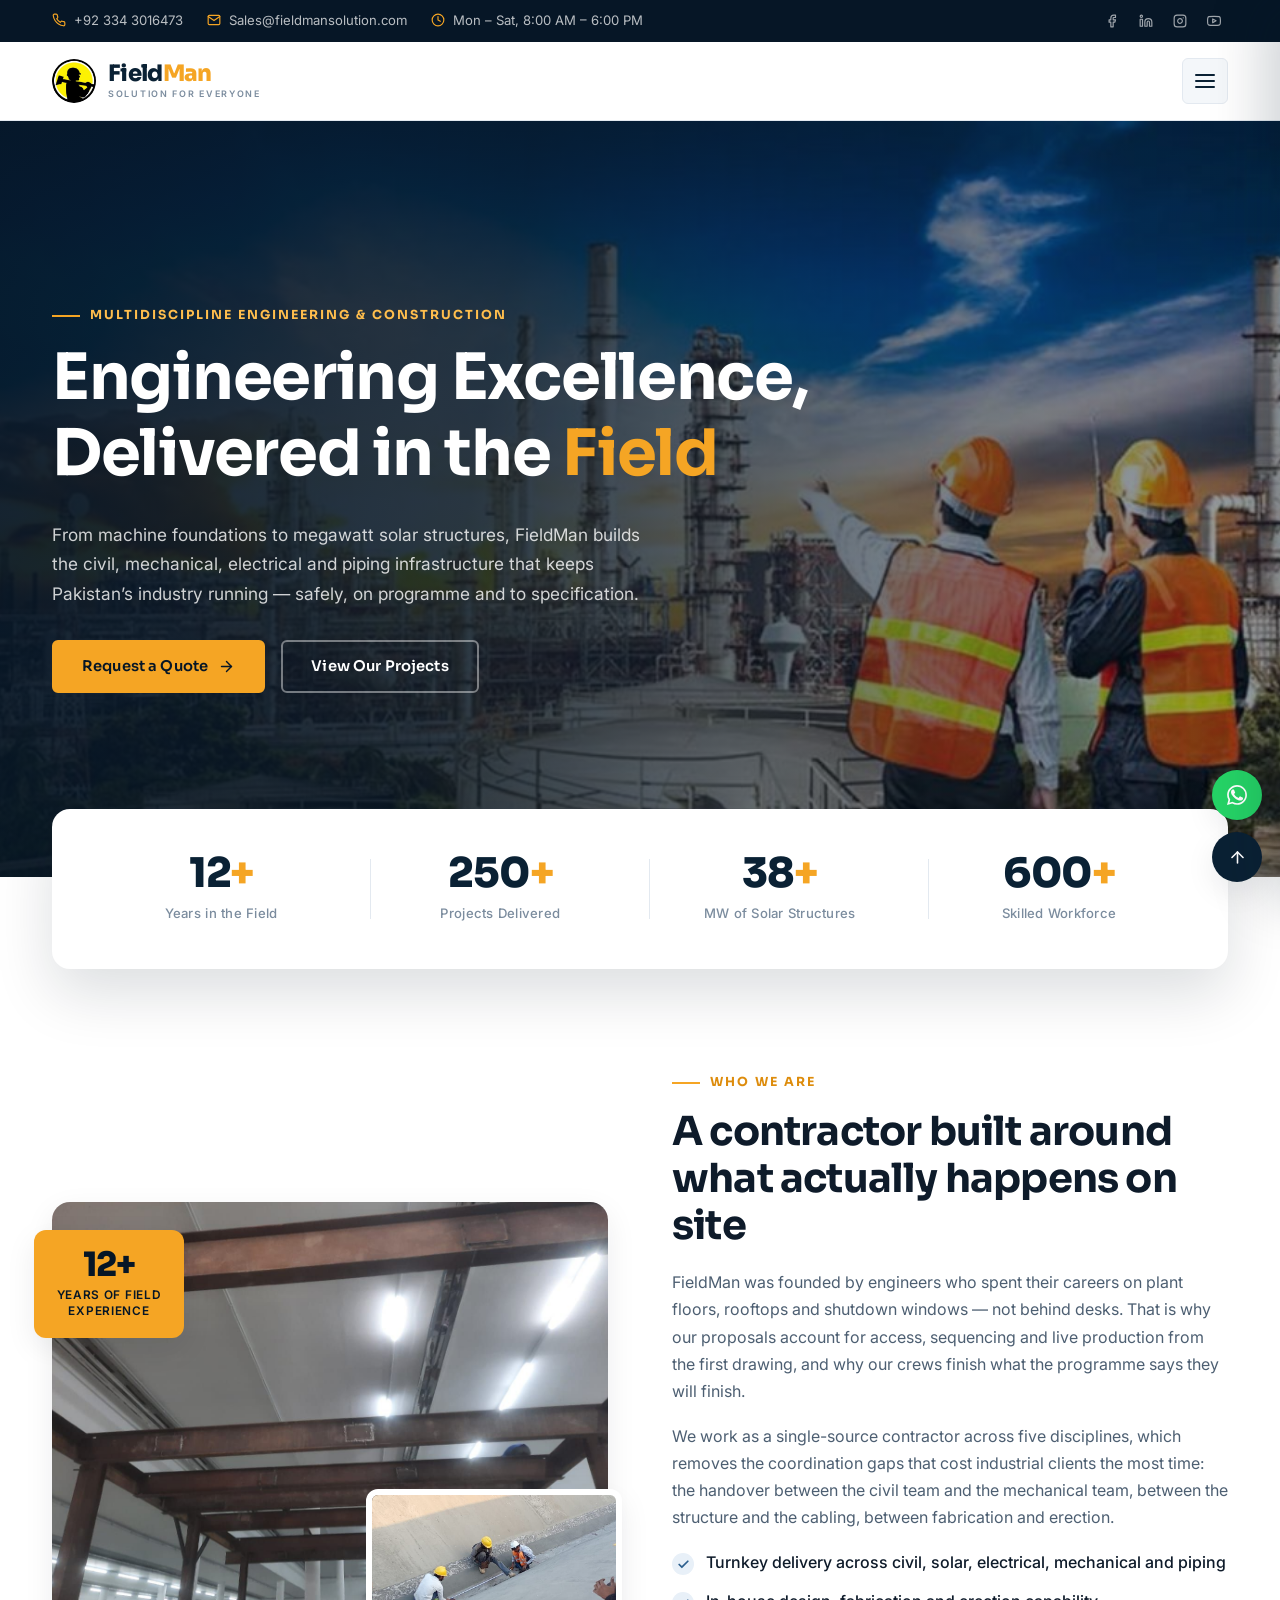
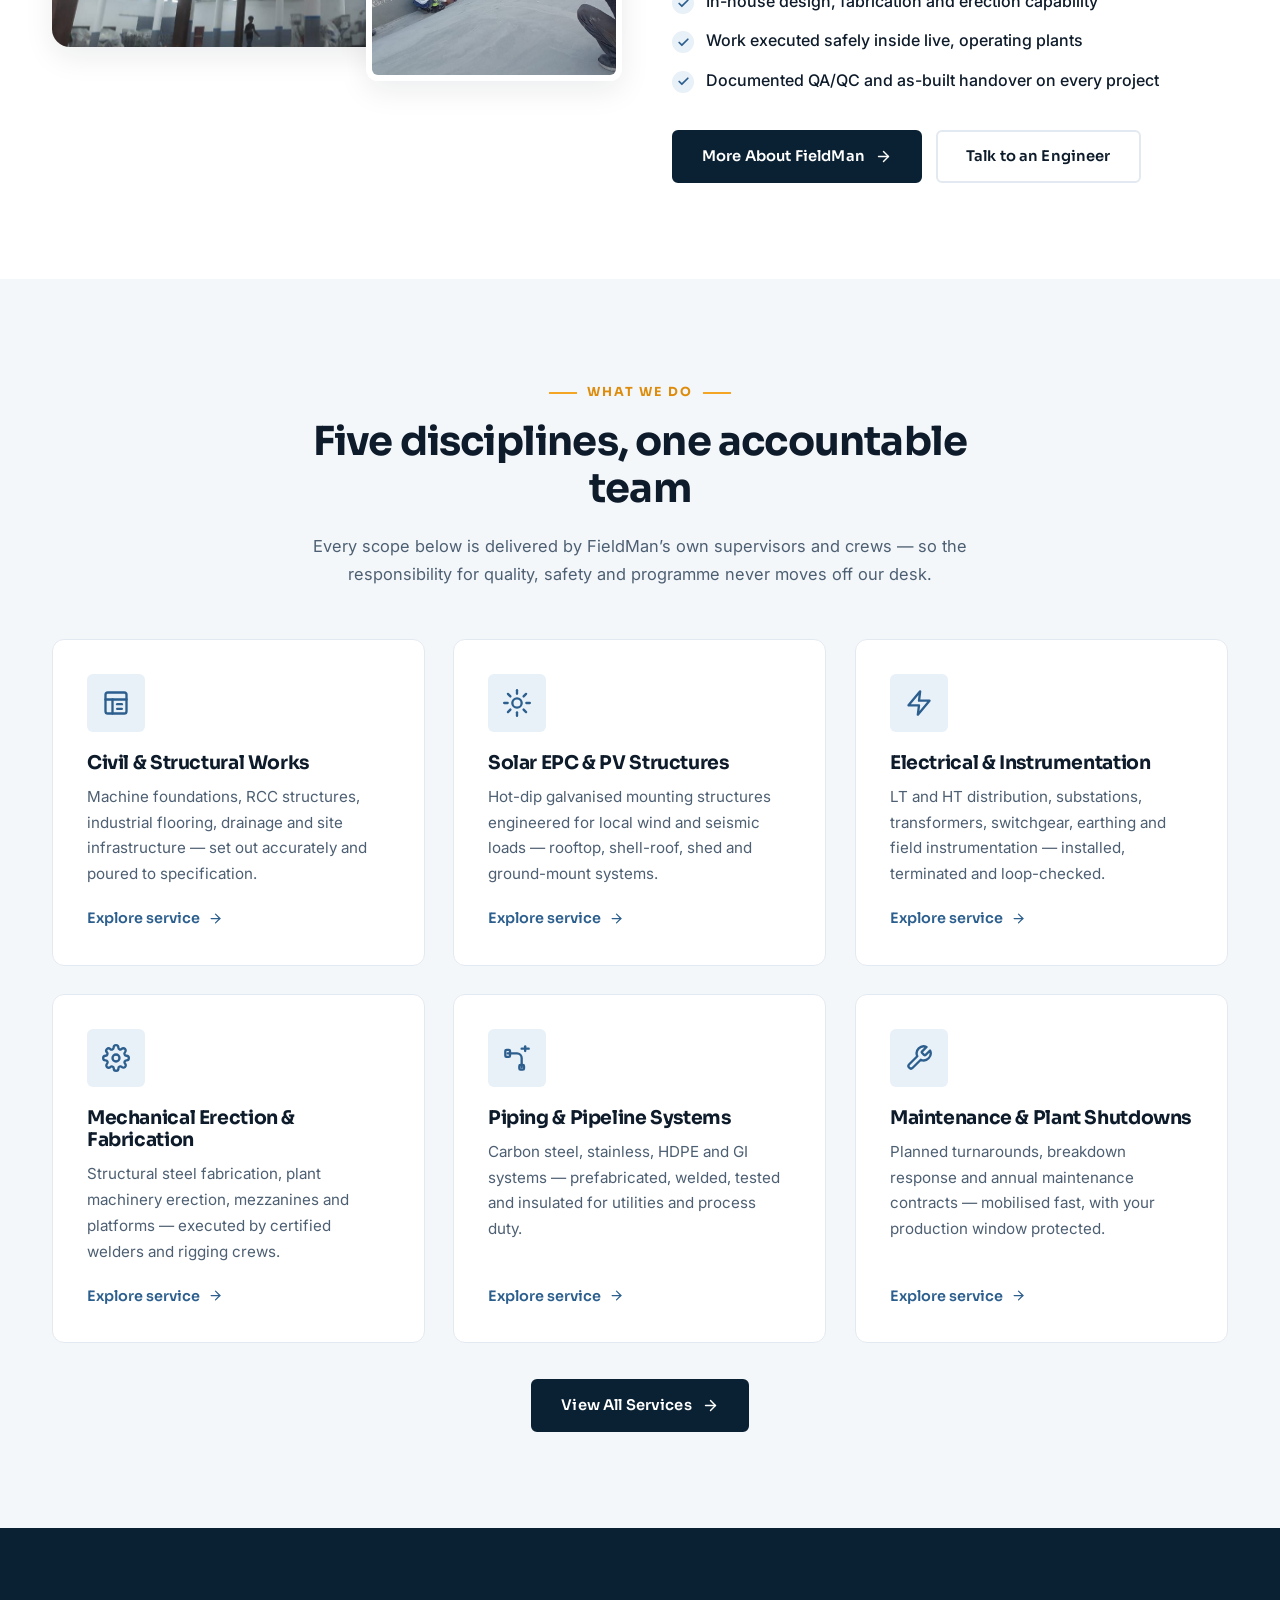
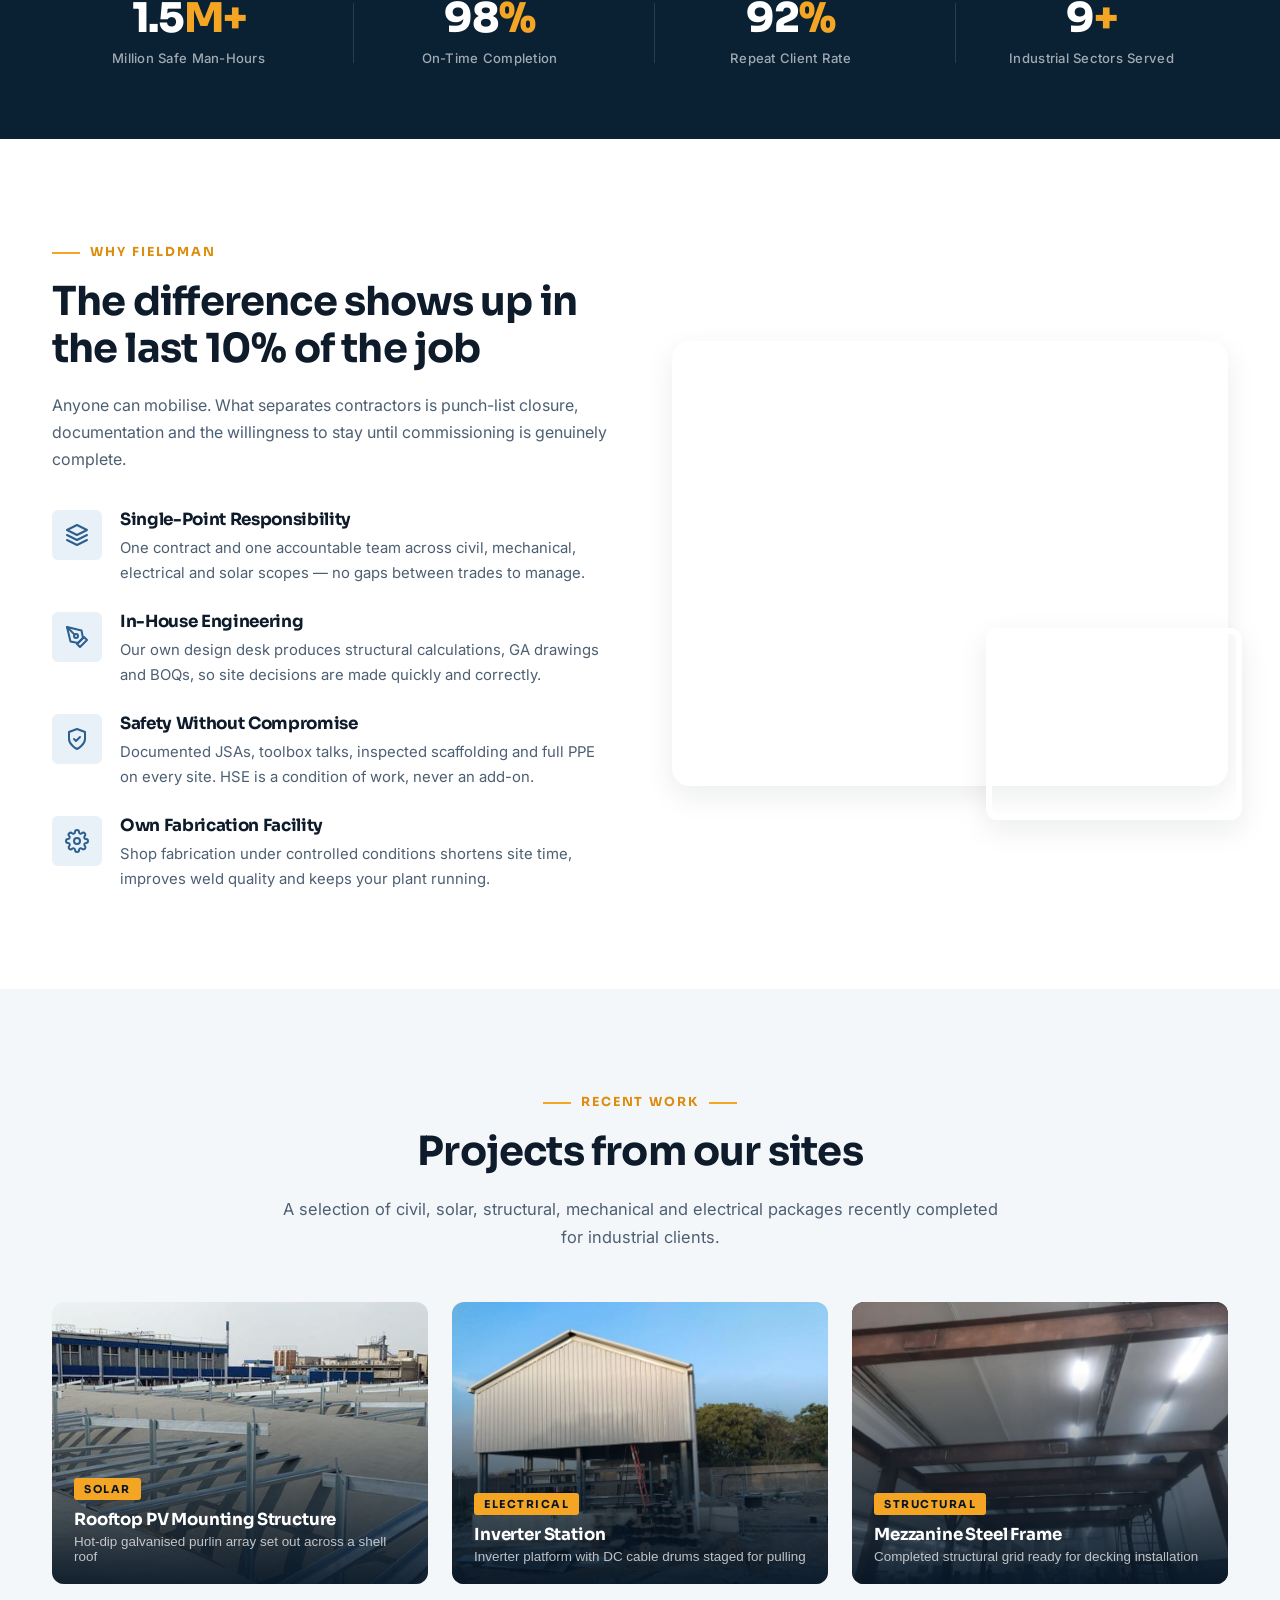
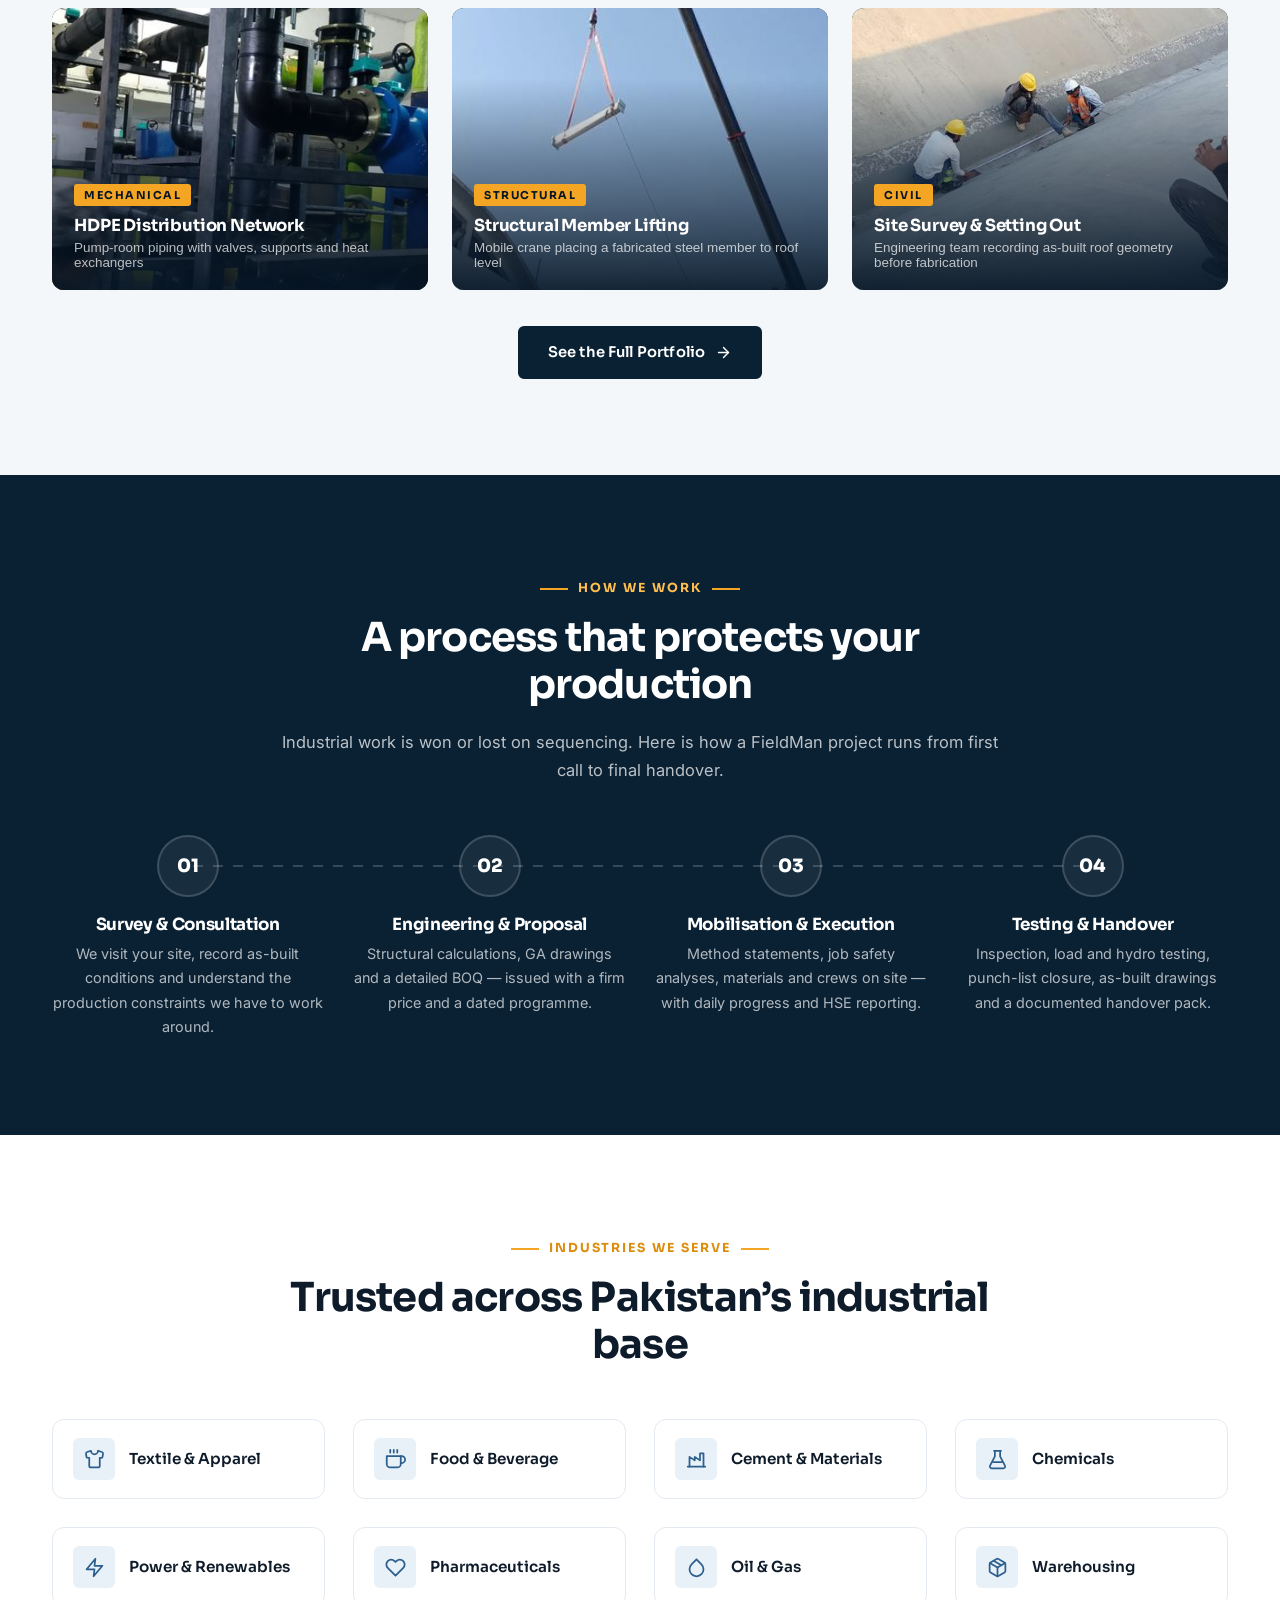
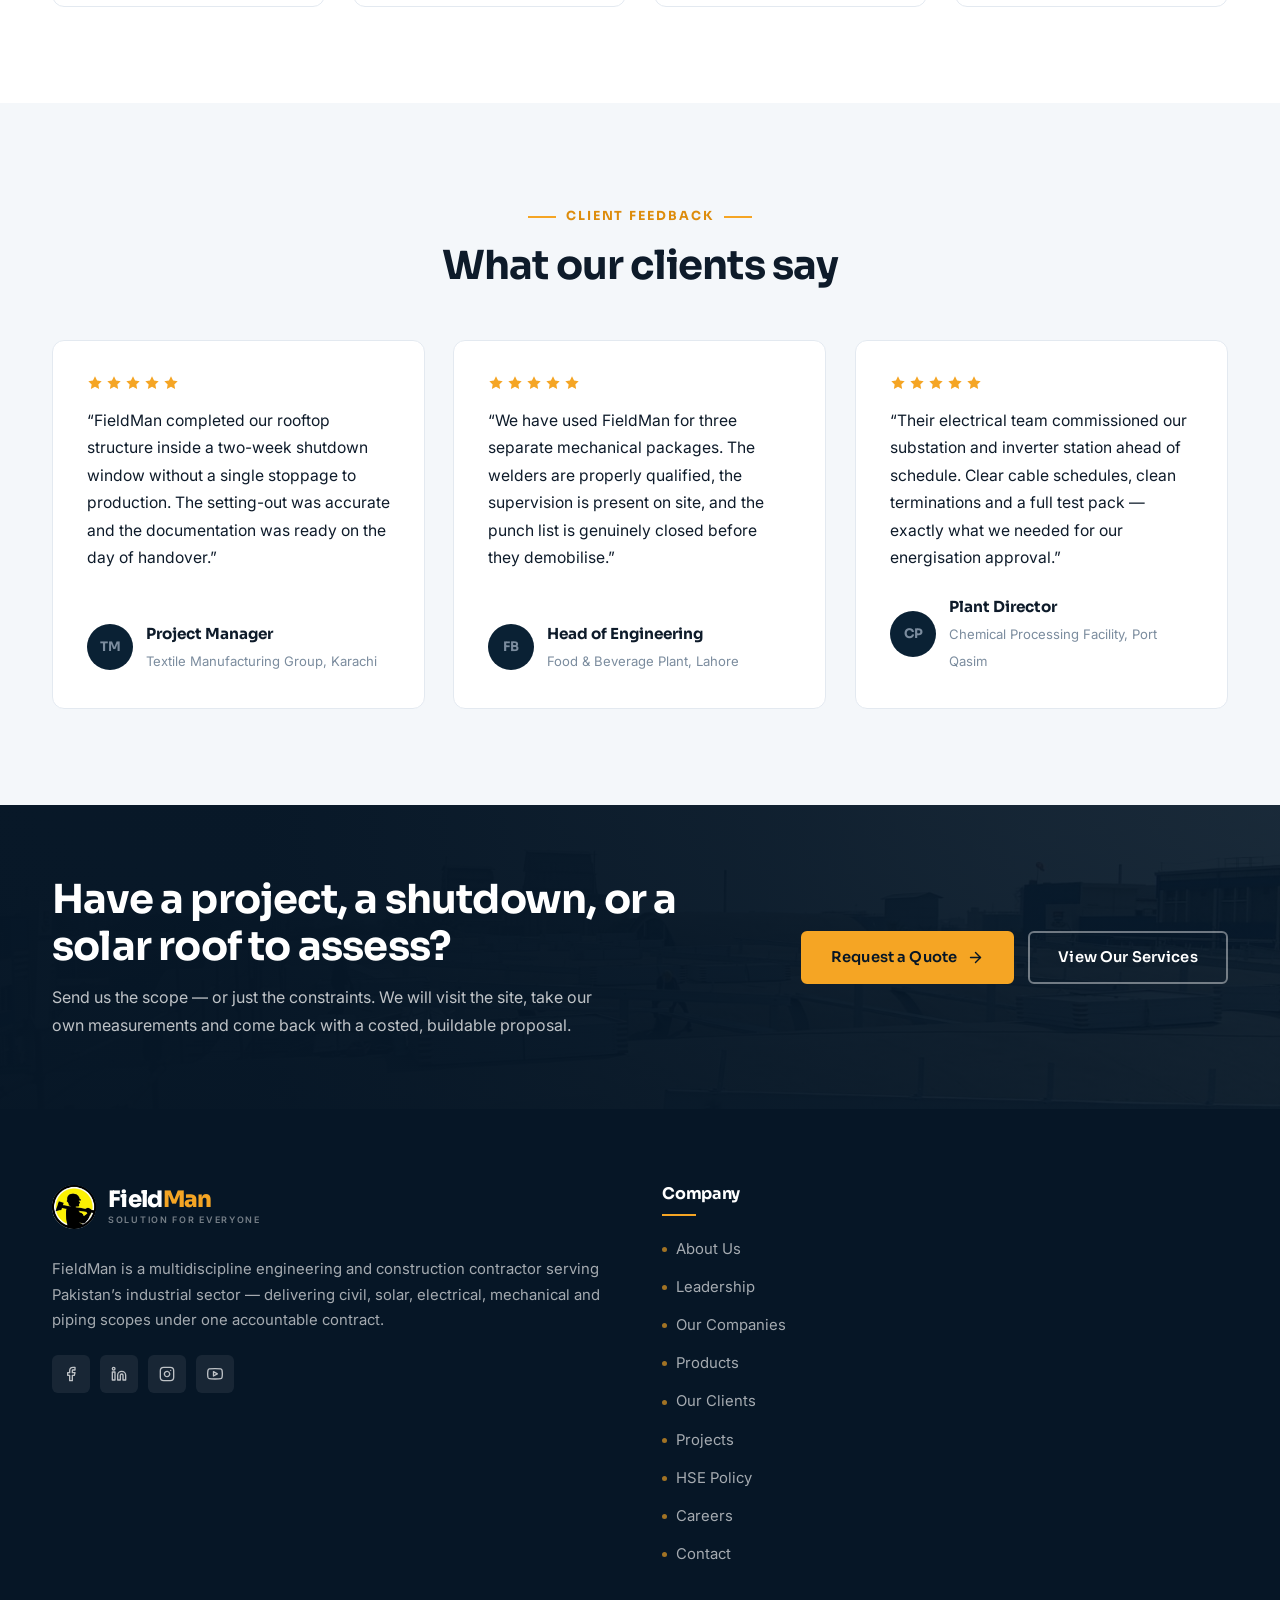
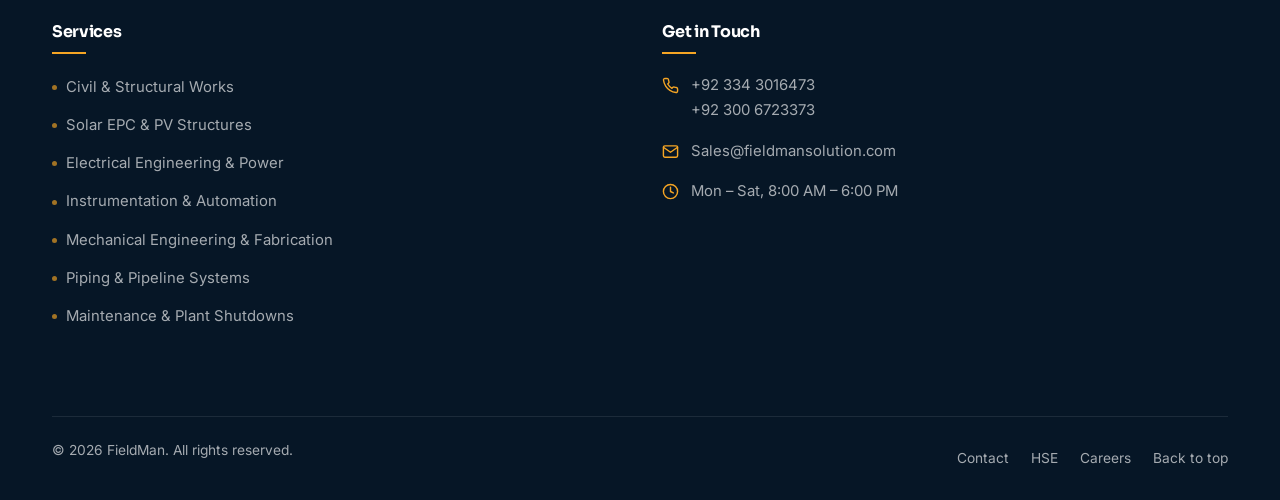
==== commit b829fadf: "updates" ====
--- a/index.html
+++ b/index.html
@@ -11,8 +11,8 @@
 <meta property="og:title" content="FieldMan — Civil, Solar, Electrical &amp; Mechanical Engineering Contractor">
 <meta property="og:description" content="FieldMan is a multidiscipline engineering and construction contractor delivering civil, solar EPC, electrical, mechanical and piping projects for Pakistan's industrial sector.">
 <meta property="og:image" content="assets/img/projects/solar-mounting-array.jpg">
-<link rel="icon" href="assets/img/favicon.svg" type="image/svg+xml">
-<link rel="apple-touch-icon" href="assets/img/logo-mark.svg">
+<link rel="icon" href="assets/img/favicon.png" type="image/png">
+<link rel="apple-touch-icon" href="assets/img/favicon-180.png">
 <link rel="preconnect" href="https://fonts.googleapis.com">
 <link rel="preconnect" href="https://fonts.gstatic.com" crossorigin>
 <link href="https://fonts.googleapis.com/css2?family=Inter:wght@400;500;600;700&family=Sora:wght@600;700;800&display=swap" rel="stylesheet">
@@ -81,7 +81,7 @@
 
 <main id="main">
 <section class="hero">
-  <div class="hero-media"><img src="assets/img/hero/hero-solar.jpg" alt="" fetchpriority="high" decoding="async"></div>
+  <div class="hero-media"><img src="assets/img/hero/main-cover.jpeg" alt="" fetchpriority="high" decoding="async"></div>
   <div class="container">
     <div class="hero-inner">
       <span class="eyebrow">Multidiscipline Engineering &amp; Construction</span>
@@ -481,8 +481,7 @@
       <div>
         <h4>Get in Touch</h4>
         <ul class="footer-contact">
-          <li><svg xmlns="http://www.w3.org/2000/svg" viewBox="0 0 24 24" fill="none" stroke="currentColor" stroke-width="2" stroke-linecap="round" stroke-linejoin="round" aria-hidden="true"><path d="M21 10c0 7-9 13-9 13s-9-6-9-13a9 9 0 0 1 18 0z"/><circle cx="12" cy="10" r="3"/></svg> <span><a href="https://www.google.com/maps/place/Block+8+Karachi,+Pakistan/@24.9332586,67.157268,17.54z/data=!4m6!3m5!1s0x3eb33843919b40c1:0x7d69dde556773373!8m2!3d24.9326025!4d67.1574231!16s%2Fg%2F11hb1hpg53?entry=ttu&amp;g_ep=EgoyMDI2MDkxNi4wIKXMDSoASAFQAw%3D%3D" target="_blank" rel="noopener">P-130 Gulshan-e-Roomi, Gulistan-e-Jauhar Block 8<br>Karachi</a></span></li>
-          <li><svg xmlns="http://www.w3.org/2000/svg" viewBox="0 0 24 24" fill="none" stroke="currentColor" stroke-width="2" stroke-linecap="round" stroke-linejoin="round" aria-hidden="true"><path d="M22 16.92v3a2 2 0 0 1-2.18 2 19.79 19.79 0 0 1-8.63-3.07 19.5 19.5 0 0 1-6-6 19.79 19.79 0 0 1-3.07-8.67A2 2 0 0 1 4.11 2h3a2 2 0 0 1 2 1.72 12.84 12.84 0 0 0 .7 2.81 2 2 0 0 1-.45 2.11L8.09 9.91a16 16 0 0 0 6 6l1.27-1.27a2 2 0 0 1 2.11-.45 12.84 12.84 0 0 0 2.81.7A2 2 0 0 1 22 16.92z"/></svg> <span><a href="tel:+923343016473">+92 334 3016473</a><br><a href="tel:+923006723373">+92 300 6723373</a></span></li>
+                    <li><svg xmlns="http://www.w3.org/2000/svg" viewBox="0 0 24 24" fill="none" stroke="currentColor" stroke-width="2" stroke-linecap="round" stroke-linejoin="round" aria-hidden="true"><path d="M22 16.92v3a2 2 0 0 1-2.18 2 19.79 19.79 0 0 1-8.63-3.07 19.5 19.5 0 0 1-6-6 19.79 19.79 0 0 1-3.07-8.67A2 2 0 0 1 4.11 2h3a2 2 0 0 1 2 1.72 12.84 12.84 0 0 0 .7 2.81 2 2 0 0 1-.45 2.11L8.09 9.91a16 16 0 0 0 6 6l1.27-1.27a2 2 0 0 1 2.11-.45 12.84 12.84 0 0 0 2.81.7A2 2 0 0 1 22 16.92z"/></svg> <span><a href="tel:+923343016473">+92 334 3016473</a><br><a href="tel:+923006723373">+92 300 6723373</a></span></li>
           <li><svg xmlns="http://www.w3.org/2000/svg" viewBox="0 0 24 24" fill="none" stroke="currentColor" stroke-width="2" stroke-linecap="round" stroke-linejoin="round" aria-hidden="true"><path d="M4 4h16c1.1 0 2 .9 2 2v12c0 1.1-.9 2-2 2H4c-1.1 0-2-.9-2-2V6c0-1.1.9-2 2-2z"/><polyline points="22,6 12,13 2,6"/></svg> <span><a href="mailto:Sales@fieldmansolution.com">Sales@fieldmansolution.com</a></span></li>
           <li><svg xmlns="http://www.w3.org/2000/svg" viewBox="0 0 24 24" fill="none" stroke="currentColor" stroke-width="2" stroke-linecap="round" stroke-linejoin="round" aria-hidden="true"><circle cx="12" cy="12" r="10"/><polyline points="12 6 12 12 16 14"/></svg> <span>Mon – Sat, 8:00 AM – 6:00 PM</span></li>
         </ul>
